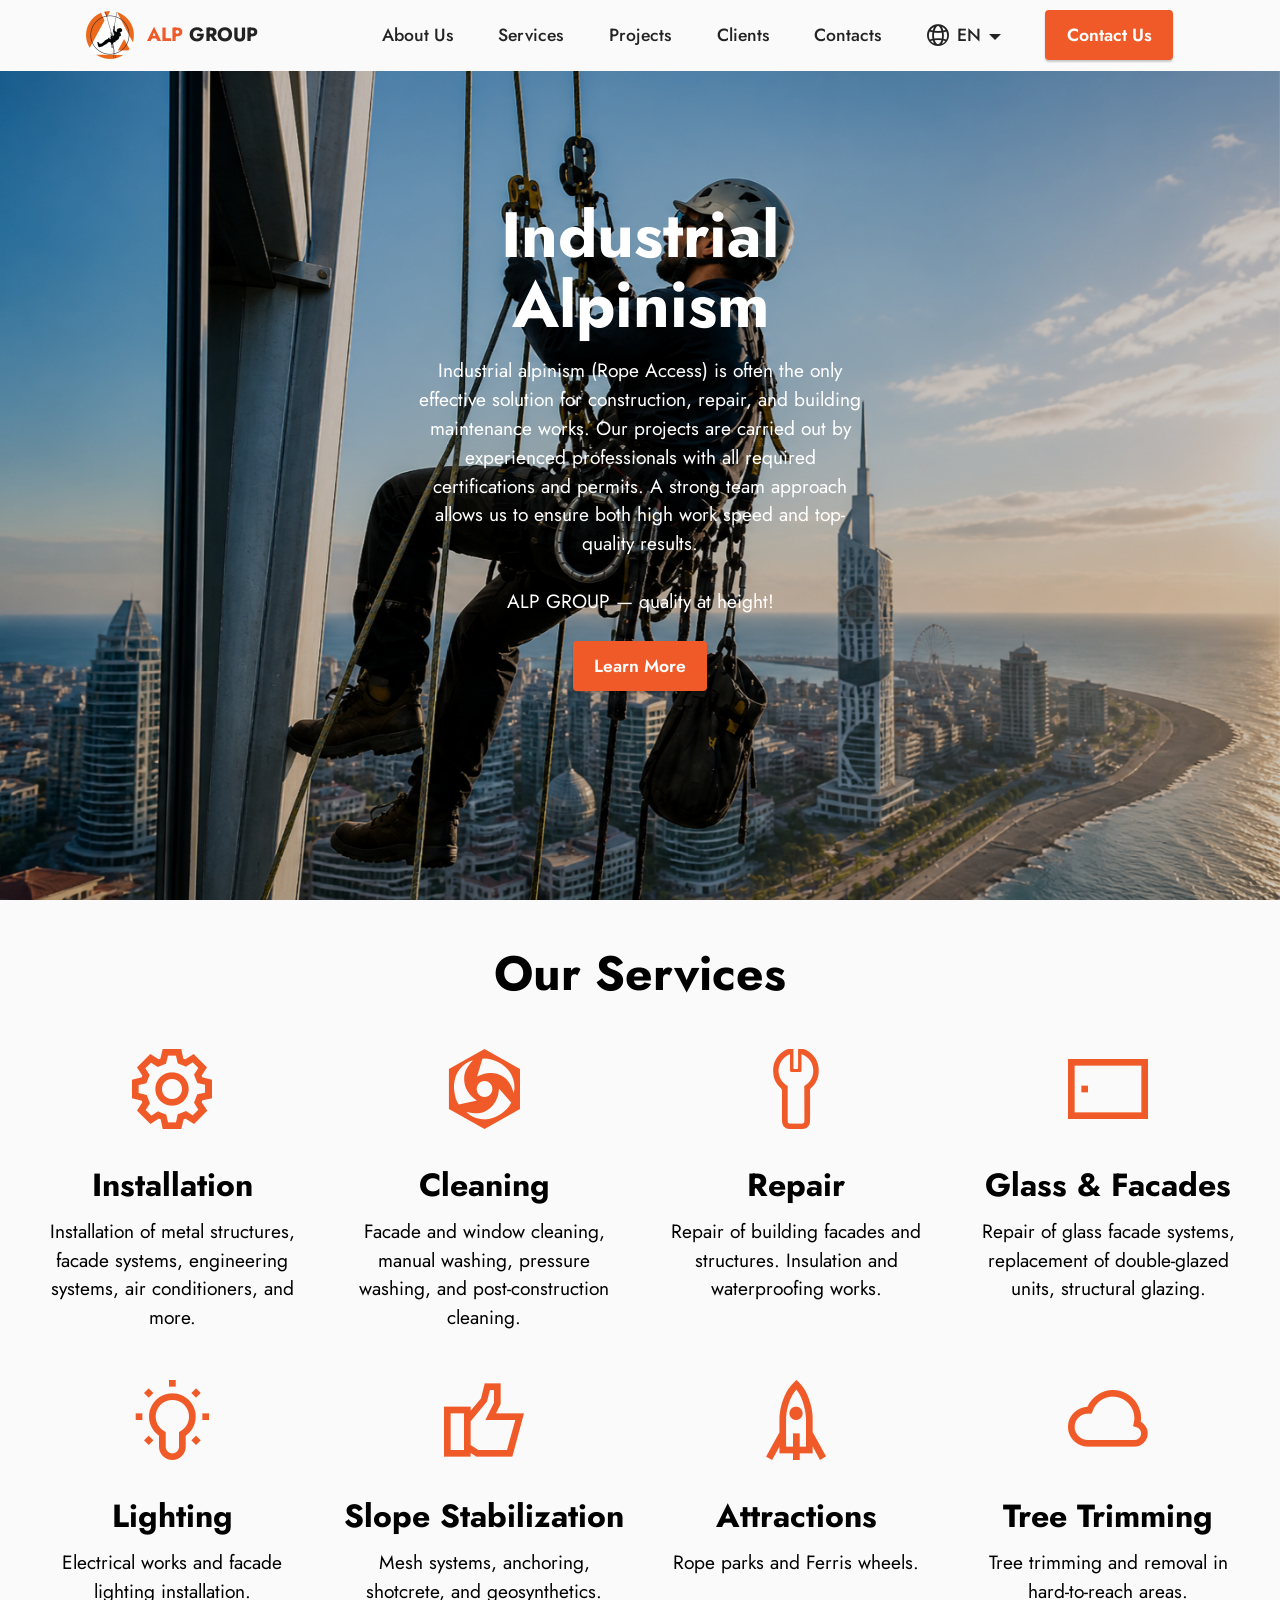
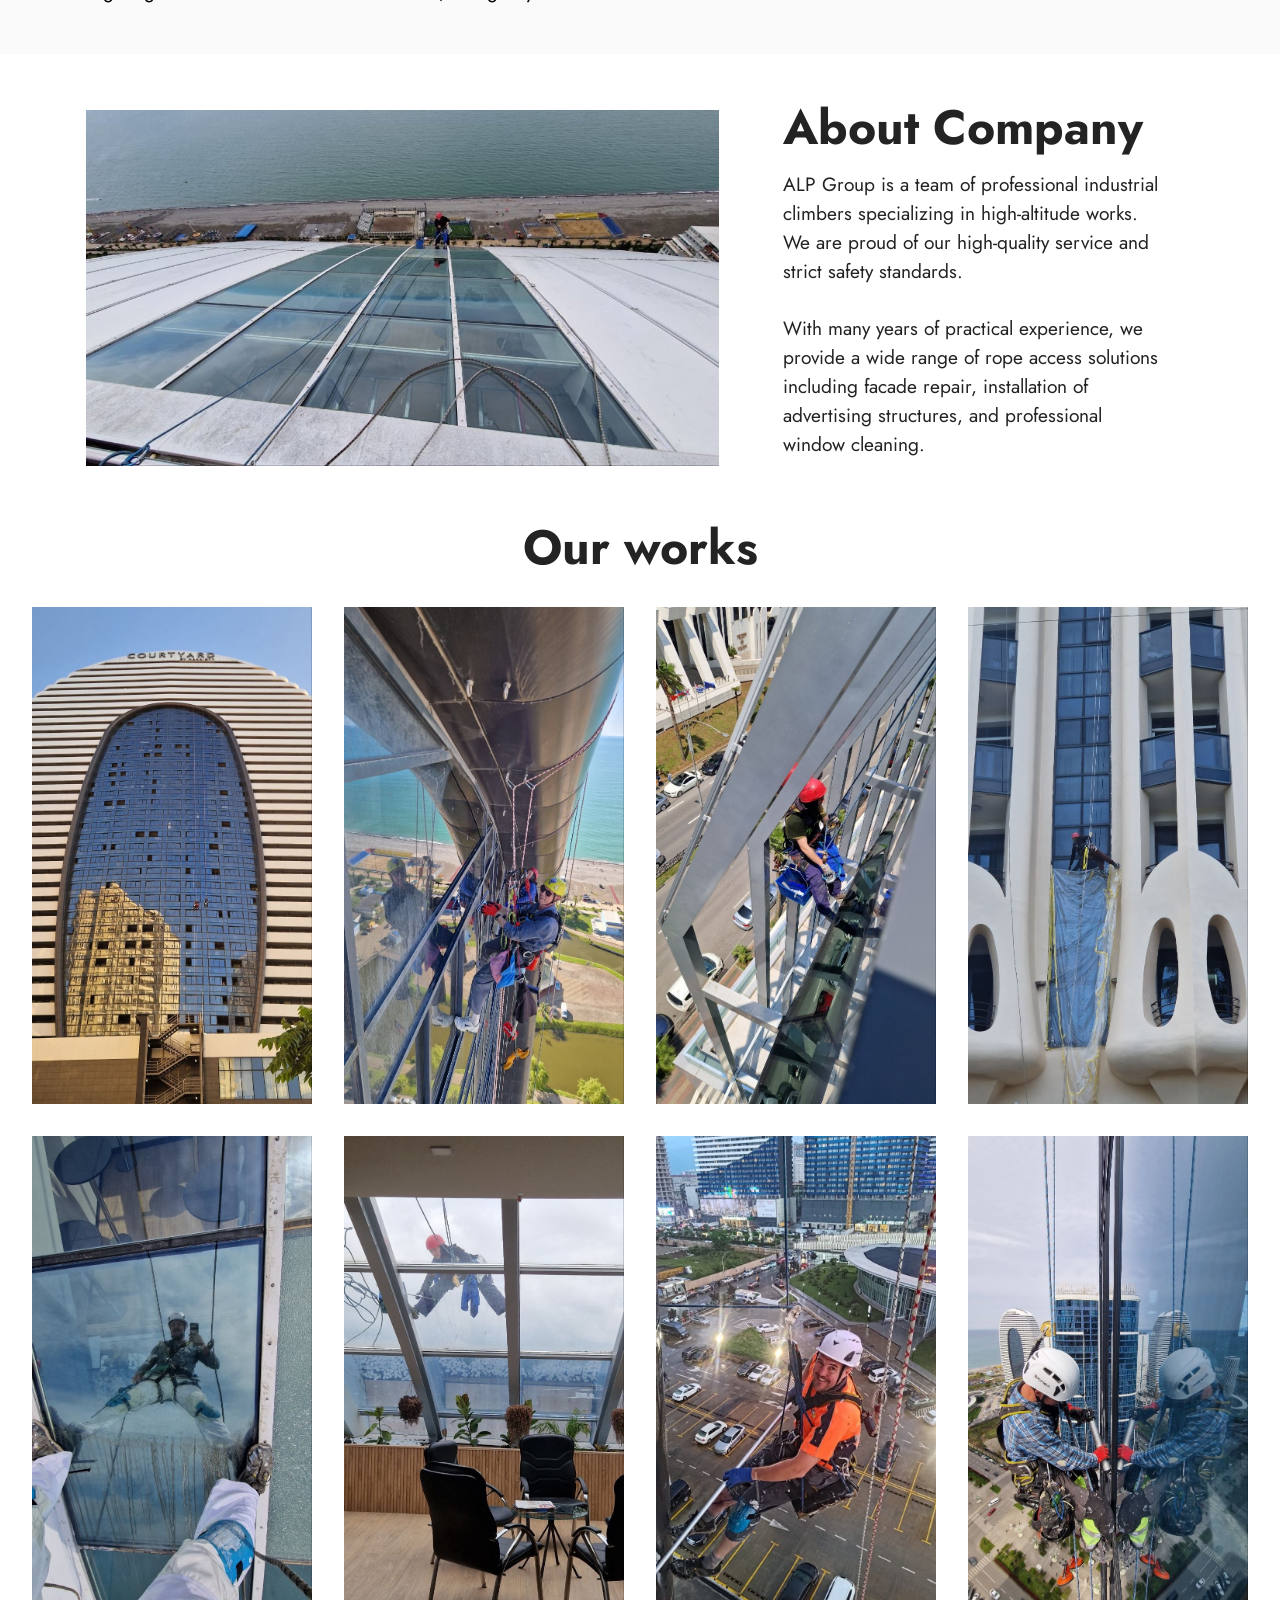
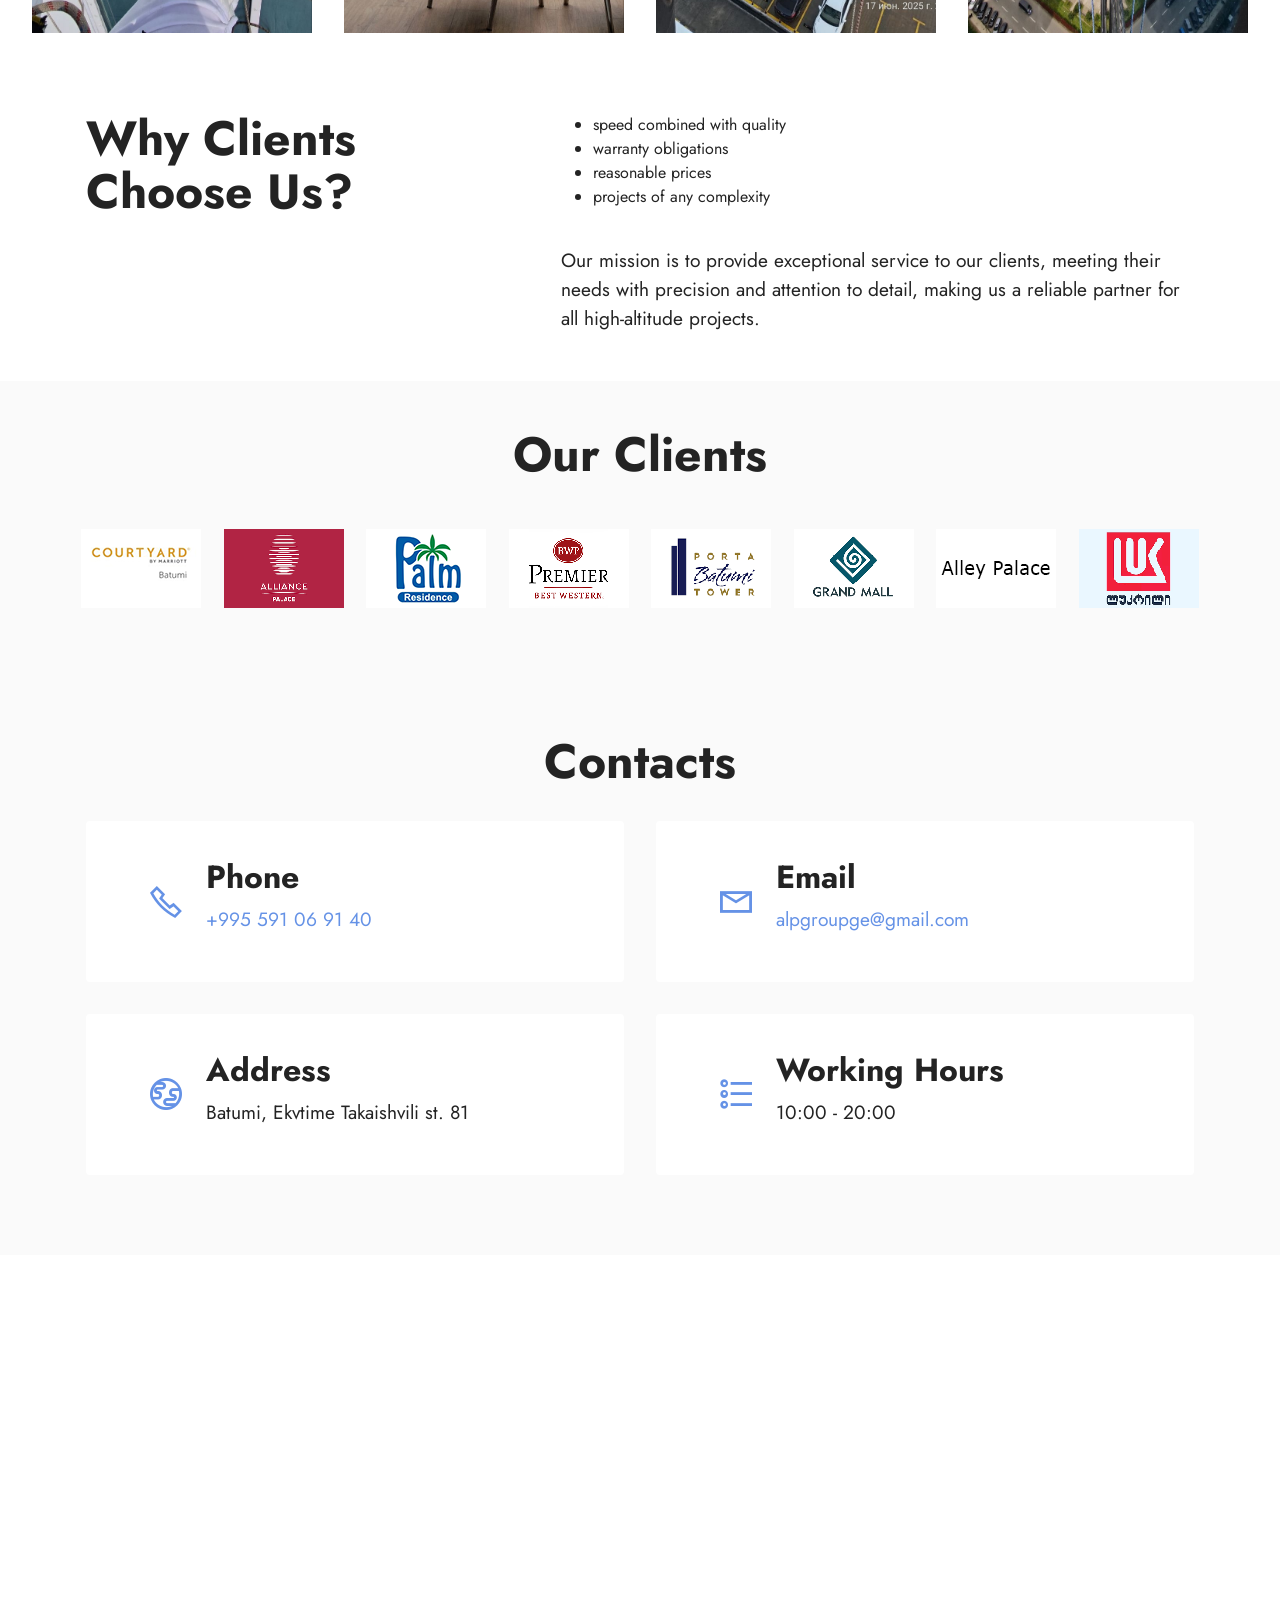
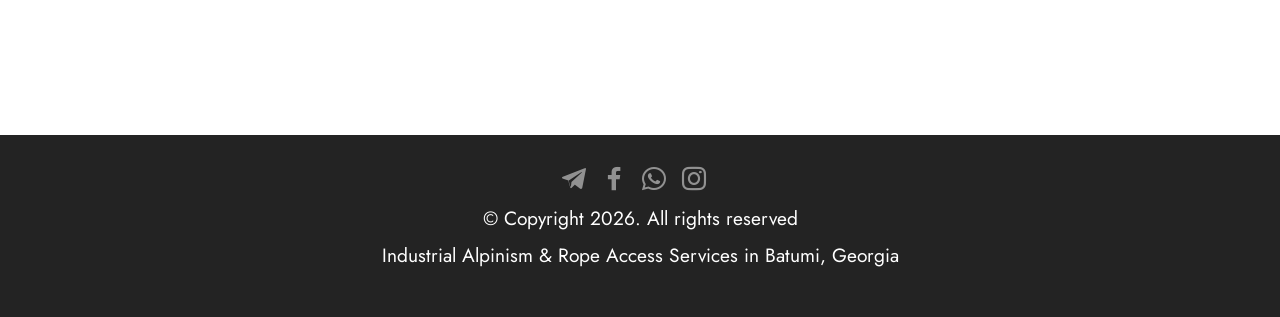
==== en/index.html @ 694cd3d5 "Implement mobile language switcher in index.html Added a mobile language switcher with options for R" ====
<!DOCTYPE html>
<html lang="en">
<head>
  <meta charset="UTF-8">
  <meta http-equiv="X-UA-Compatible" content="IE=edge">
  <meta name="generator" content="Mobirise v6.1.12, mobirise.com">
  <meta name="viewport" content="width=device-width, initial-scale=1, minimum-scale=1">

  <link rel="shortcut icon" href="../assets/images/logo.svg" type="image/x-icon">

  <meta name="description"
  content="Industrial alpinism and rope access services in Batumi. Facade cleaning, repairs, installation works and high-rise maintenance by ALP GROUP.">
  
  <meta name="keywords"
  content="industrial alpinism Batumi, rope access Batumi, facade cleaning Batumi, industrial climbers Georgia, high altitude works, facade repair Batumi">
  
  <meta property="og:title"
  content="ALP GROUP — Industrial Alpinism in Batumi">
  
  <meta property="og:description"
  content="Industrial alpinism, facade cleaning, repairs, installation works and rope access services in Batumi.">
  
  <meta property="og:image"
  content="https://alpgroup.ge/assets/images/logo-96x96.png">
  
  <meta property="og:url"
  content="https://alpgroup.ge/en/">
  
  <meta property="og:type"
  content="website">  

  <title>ALP GROUP — Industrial Alpinism in Batumi | Rope Access Services</title>

  <link rel="canonical" href="https://alpgroup.ge/en/">

  <link rel="alternate" hreflang="ru" href="https://alpgroup.ge/">
  <link rel="alternate" hreflang="en" href="https://alpgroup.ge/en/">
  <link rel="alternate" hreflang="ka" href="https://alpgroup.ge/ka/">

  <link rel="stylesheet" href="../assets/web/assets/mobirise-icons2/mobirise2.css">
  <link rel="stylesheet" href="../assets/bootstrap/css/bootstrap.min.css">
  <link rel="stylesheet" href="../assets/parallax/jarallax.css">
  <link rel="stylesheet" href="../assets/dropdown/css/style.css">
  <link rel="stylesheet" href="../assets/socicon/css/styles.css">
  <link rel="stylesheet" href="../assets/theme/css/style.css">

  <link rel="preload" href="https://fonts.googleapis.com/css?family=Jost:100,200,300,400,500,600,700,800,900&display=swap" as="style" onload="this.onload=null;this.rel='stylesheet'">

  <link rel="stylesheet" href="../assets/mobirise/css/mbr-additional.css" type="text/css">
</head>

<body>

<section data-bs-version="5.1" class="menu menu2 cid-sFCw1qGFAI" once="menu" id="menu2-23">

    <nav class="navbar navbar-dropdown navbar-fixed-top navbar-expand-lg">
        <div class="container">

            <div class="navbar-brand">
              <span class="navbar-logo">
                    <a href="index.html#top">
                        <img src="../assets/images/logo-96x96.png" alt="ALP GROUP" style="height: 3rem;">
                    </a>
                </span>
                <span class="navbar-caption-wrap">
                    <a class="navbar-caption text-danger display-7" href="#top">
                        ALP <b class="text-black">GROUP</b>
                    </a>
                </span>
                <!-- Переключение языков только для мобильной версии -->
                <div class="lang-switcher-mobile d-lg-none">
                    <div class="dropdown">
                        <a class="nav-link link text-black text-primary dropdown-toggle display-4" data-bs-auto-close="outside"
                                data-bs-toggle="dropdown"
                                aria-expanded="false">
                            <span class="mobi-mbri mobi-mbri-globe-2 mbr-iconfont mbr-iconfont-btn"></span>EN
                        </a>
                        <ul class="dropdown-menu dropdown-menu-end">
                            <li>
                                <a class="dropdown-item" href="/">
                                    Русский (RU)
                                </a>
                            </li>
                            <li>
                                <a class="dropdown-item" href="/en/">
                                    English (EN)
                                </a>
                            </li>
                            <li>
                                <a class="dropdown-item" href="/ka/">
                                    ქართული (GE)
                                </a>
                            </li>
                        </ul>
                    </div>
                </div>
              
            </div>

            <button class="navbar-toggler" type="button" data-bs-toggle="collapse"
                    data-bs-target="#navbarSupportedContent">
                <div class="hamburger">
                    <span></span>
                    <span></span>
                    <span></span>
                    <span></span>
                </div>
            </button>

            <div class="collapse navbar-collapse" id="navbarSupportedContent">

                <ul class="navbar-nav nav-dropdown" data-app-modern-menu="true">

                    <li class="nav-item">
                        <a class="nav-link link text-black text-primary display-4"
                           href="#header14-1j">About Us</a>
                    </li>

                    <li class="nav-item">
                        <a class="nav-link link text-black text-primary display-4"
                           href="#features1-1i">Services</a>
                    </li>

                    <li class="nav-item">
                        <a class="nav-link link text-black text-primary display-4"
                           href="#gallery6-2">Projects</a>
                    </li>

                    <li class="nav-item">
                        <a class="nav-link link text-black text-primary display-4"
                           href="#clients1-1u">Clients</a>
                    </li>

                    <li class="nav-item">
                        <a class="nav-link link text-black text-primary display-4"
                           href="#contacts2-1r">Contacts</a>
                    </li>

                    <li class="nav-item dropdown">
                        <a class="nav-link link text-black text-primary dropdown-toggle display-4"
                           href=""
                           data-bs-toggle="dropdown">

                            <span class="mobi-mbri mobi-mbri-globe-2 mbr-iconfont mbr-iconfont-btn"></span>
                            EN
                        </a>

                        <div class="dropdown-menu">
                            <a class="text-black text-primary dropdown-item display-4"
                               href="/">Русский (RU)</a>

                            <a class="text-black text-primary dropdown-item display-4"
                               href="/en/">English (EN)</a>

                            <a class="text-black text-primary dropdown-item display-4"
                               href="/ka/">ქართული (GE)</a>
                        </div>
                    </li>

                </ul>

                <div class="navbar-buttons mbr-section-btn">
                    <a class="btn btn-danger display-4"
                       href="https://wa.me/995591069140"
                       target="_blank">
                        Contact Us
                    </a>
                </div>

            </div>
        </div>
    </nav>
</section>

<section data-bs-version="5.1"
         class="header1 cid-viyP54j6SH mbr-fullscreen mbr-parallax-background"
         id="header1-1">

    <div class="mbr-overlay"
         style="opacity: 0.2; background-color: rgb(0, 0, 0);"></div>

    <div class="container">
        <div class="row justify-content-center">

            <div class="col-12 col-lg-5">

                <h1 class="mbr-section-title mbr-fonts-style mb-3 display-1">
                    <strong>Industrial Alpinism</strong>
                </h1>

                <p class="mbr-text mbr-fonts-style display-7">
                    Industrial alpinism (Rope Access) is often the only effective solution
                    for construction, repair, and building maintenance works.

                    Our projects are carried out by experienced professionals with all
                    required certifications and permits. A strong team approach allows us
                    to ensure both high work speed and top-quality results.

                    <br><br>

                    ALP GROUP — quality at height!
                </p>

                <div class="mbr-section-btn mt-3">
                    <a class="btn btn-danger display-4"
                       href="#header14-1j">
                        Learn More
                    </a>
                </div>

            </div>
        </div>
    </div>
</section>

<section data-bs-version="5.1" class="features1 cid-sFzyUE9AaP" id="features1-1i">

    <div class="container-fluid">

        <div class="row">
            <div class="col-12 col-lg-9">
                <h3 class="mbr-section-title mbr-fonts-style align-center mb-0 display-2">
                    <strong>Our Services</strong>
                </h3>
            </div>
        </div>

        <div class="row">

            <div class="card col-12 col-md-6 col-lg-3">
                <div class="card-wrapper">
                    <div class="card-box align-center">

                        <div class="iconfont-wrapper">
                            <span class="mbr-iconfont mobi-mbri-setting mobi-mbri"
                                  style="color: rgb(240, 90, 40); fill: rgb(240, 90, 40);"></span>
                        </div>

                        <h5 class="card-title mbr-fonts-style display-5">
                            <strong>Installation</strong>
                        </h5>

                        <p class="card-text mbr-fonts-style display-7">
                            Installation of metal structures, facade systems,
                            engineering systems, air conditioners, and more.
                        </p>

                    </div>
                </div>
            </div>

            <div class="card col-12 col-md-6 col-lg-3">
                <div class="card-wrapper">
                    <div class="card-box align-center">

                        <div class="iconfont-wrapper">
                            <span class="mbr-iconfont socicon-heroes socicon"
                                  style="color: rgb(240, 90, 40); fill: rgb(240, 90, 40);"></span>
                        </div>

                        <h5 class="card-title mbr-fonts-style display-5">
                            <strong>Cleaning</strong>
                        </h5>

                        <p class="card-text mbr-fonts-style display-7">
                            Facade and window cleaning, manual washing,
                            pressure washing, and post-construction cleaning.
                        </p>

                    </div>
                </div>
            </div>

            <div class="card col-12 col-md-6 col-lg-3">
                <div class="card-wrapper">
                    <div class="card-box align-center">

                        <div class="iconfont-wrapper">
                            <span class="mbr-iconfont socicon-moddb socicon"
                                  style="color: rgb(240, 90, 40); fill: rgb(240, 90, 40);"></span>
                        </div>

                        <h5 class="card-title mbr-fonts-style display-5">
                            <strong>Repair</strong>
                        </h5>

                        <p class="card-text mbr-fonts-style display-7">
                            Repair of building facades and structures.
                            Insulation and waterproofing works.
                        </p>

                    </div>
                </div>
            </div>

            <div class="card col-12 col-md-6 col-lg-3">
                <div class="card-wrapper">
                    <div class="card-box align-center">

                        <div class="iconfont-wrapper">
                            <span class="mbr-iconfont mobi-mbri-tablet mobi-mbri"
                                  style="color: rgb(240, 90, 40); fill: rgb(240, 90, 40);"></span>
                        </div>

                        <h5 class="card-title mbr-fonts-style display-5">
                            <strong>Glass & Facades</strong>
                        </h5>

                        <p class="card-text mbr-fonts-style display-7">
                            Repair of glass facade systems,
                            replacement of double-glazed units,
                            structural glazing.
                        </p>

                    </div>
                </div>
            </div>

        </div>

        <div class="row">

            <div class="card col-12 col-md-6 col-lg-3">
                <div class="card-wrapper">
                    <div class="card-box align-center">

                        <div class="iconfont-wrapper">
                            <span class="mbr-iconfont mobi-mbri-idea mobi-mbri"
                                  style="color: rgb(240, 90, 40); fill: rgb(240, 90, 40);"></span>
                        </div>

                        <h5 class="card-title mbr-fonts-style display-5">
                            <strong>Lighting</strong>
                        </h5>

                        <p class="card-text mbr-fonts-style display-7">
                            Electrical works and facade lighting installation.
                        </p>

                    </div>
                </div>
            </div>

            <div class="card col-12 col-md-6 col-lg-3">
                <div class="card-wrapper">
                    <div class="card-box align-center">

                        <div class="iconfont-wrapper">
                            <span class="mbr-iconfont mobi-mbri-like mobi-mbri"
                                  style="color: rgb(240, 90, 40); fill: rgb(240, 90, 40);"></span>
                        </div>

                        <h5 class="card-title mbr-fonts-style display-5">
                            <strong>Slope Stabilization</strong>
                        </h5>

                        <p class="card-text mbr-fonts-style display-7">
                            Mesh systems, anchoring, shotcrete,
                            and geosynthetics.
                        </p>

                    </div>
                </div>
            </div>

            <div class="card col-12 col-md-6 col-lg-3">
                <div class="card-wrapper">
                    <div class="card-box align-center">

                        <div class="iconfont-wrapper">
                            <span class="mbr-iconfont mobi-mbri-rocket mobi-mbri"
                                  style="color: rgb(240, 90, 40); fill: rgb(240, 90, 40);"></span>
                        </div>

                        <h5 class="card-title mbr-fonts-style display-5">
                            <strong>Attractions</strong>
                        </h5>

                        <p class="card-text mbr-fonts-style display-7">
                            Rope parks and Ferris wheels.
                        </p>

                    </div>
                </div>
            </div>

            <div class="card col-12 col-md-6 col-lg-3">
                <div class="card-wrapper">
                    <div class="card-box align-center">

                        <div class="iconfont-wrapper">
                            <span class="mbr-iconfont mobi-mbri-cloud mobi-mbri"
                                  style="color: rgb(240, 90, 40); fill: rgb(240, 90, 40);"></span>
                        </div>

                        <h5 class="card-title mbr-fonts-style display-5">
                            <strong>Tree Trimming</strong>
                        </h5>

                        <p class="card-text mbr-fonts-style display-7">
                            Tree trimming and removal
                            in hard-to-reach areas.
                        </p>

                    </div>
                </div>
            </div>

        </div>
    </div>
</section>

<section data-bs-version="5.1" class="header14 cid-sFzz5E692j" id="header14-1j">

    <div class="container">

        <div class="row justify-content-center align-items-center">

            <div class="col-12 col-md-7 image-wrapper">
                <img src="../assets/images/photo-2026-05-04-07-36-52-1036x584.jpg"
                     alt="ALP Group">
            </div>

            <div class="col-12 col-md">

                <div class="text-wrapper">

                    <h2 class="mbr-section-title mbr-fonts-style mb-3 display-2">
                        <strong>About Company</strong>
                    </h2>

                    <p class="mbr-text mbr-fonts-style display-7">

                        ALP Group is a team of professional industrial climbers
                        specializing in high-altitude works.

                        We are proud of our high-quality service and strict safety standards.

                        <br><br>

                        With many years of practical experience,
                        we provide a wide range of rope access solutions including
                        facade repair, installation of advertising structures,
                        and professional window cleaning.

                    </p>

                </div>
            </div>
        </div>
    </div>
</section>

<section data-bs-version="5.1" class="gallery6 mbr-gallery cid-viIpz57UTN" id="gallery6-2">
    
    <div class="container-fluid">
        <div class="mbr-section-head">
            <h3 class="mbr-section-title mbr-fonts-style align-center m-0 display-2"><strong>Our works</strong></h3>
            
        </div>
        <div class="row mbr-gallery mt-4">
            <div class="col-6 col-md-6 col-lg-3 item gallery-image active">
                <div class="item-wrapper" data-toggle="modal" data-bs-toggle="modal" data-target="#viIEe0HWWq-modal" data-bs-target="#viIEe0HWWq-modal">
                    <img class="w-100" src="../assets/images/photo-2026-05-04-07-36-55-721x1280.jpg" alt="Industrial alpinism in Batumi" data-slide-to="0" data-bs-slide-to="0" data-target="#lb-viIEe0HWWq" data-bs-target="#lb-viIEe0HWWq">
                    <div class="icon-wrapper">
                        <span class="mobi-mbri mobi-mbri-search mbr-iconfont mbr-iconfont-btn"></span>
                    </div>
                </div>
                
            </div>
            <div class="col-6 col-md-6 col-lg-3 item gallery-image">
                <div class="item-wrapper" data-toggle="modal" data-bs-toggle="modal" data-target="#viIEe0HWWq-modal" data-bs-target="#viIEe0HWWq-modal">
                    <img class="w-100" src="../assets/images/photo-2026-05-04-07-36-59-721x1280.jpg" alt="Facade cleaning in Batumi" data-slide-to="1" data-bs-slide-to="1" data-target="#lb-viIEe0HWWq" data-bs-target="#lb-viIEe0HWWq">
                    <div class="icon-wrapper">
                        <span class="mobi-mbri mobi-mbri-search mbr-iconfont mbr-iconfont-btn"></span>
                    </div>
                </div>
                
            </div><div class="col-6 col-md-6 col-lg-3 item gallery-image">
                <div class="item-wrapper" data-toggle="modal" data-bs-toggle="modal" data-target="#viIEe0HWWq-modal" data-bs-target="#viIEe0HWWq-modal">
                    <img class="w-100" src="../assets/images/0photo_2026-05-05_19-24-09.jpg" alt="Industrial climber at work" data-slide-to="2" data-bs-slide-to="2" data-target="#lb-viIEe0HWWq" data-bs-target="#lb-viIEe0HWWq">
                    <div class="icon-wrapper">
                        <span class="mobi-mbri mobi-mbri-search mbr-iconfont mbr-iconfont-btn"></span>
                    </div>
                </div>
                
            </div><div class="col-6 col-md-6 col-lg-3 item gallery-image">
                <div class="item-wrapper" data-toggle="modal" data-bs-toggle="modal" data-target="#viIEe0HWWq-modal" data-bs-target="#viIEe0HWWq-modal">
                    <img class="w-100" src="../assets/images/photo-2026-05-04-07-36-51202-721x1280.jpg" alt="Rope access services Georgia" data-slide-to="3" data-bs-slide-to="3" data-target="#lb-viIEe0HWWq" data-bs-target="#lb-viIEe0HWWq">
                    <div class="icon-wrapper">
                        <span class="mobi-mbri mobi-mbri-search mbr-iconfont mbr-iconfont-btn"></span>
                    </div>
                </div>
                
            </div><div class="col-6 col-md-6 col-lg-3 item gallery-image">
                <div class="item-wrapper" data-toggle="modal" data-bs-toggle="modal" data-target="#viIEe0HWWq-modal" data-bs-target="#viIEe0HWWq-modal">
                    <img class="w-100" src="../assets/images/photo-2026-05-04-07-36-52202-721x1280.jpg" alt="High-rise maintenance Batumi" data-slide-to="4" data-bs-slide-to="4" data-target="#lb-viIEe0HWWq" data-bs-target="#lb-viIEe0HWWq">
                    <div class="icon-wrapper">
                        <span class="mobi-mbri mobi-mbri-search mbr-iconfont mbr-iconfont-btn"></span>
                    </div>
                </div>
                
            </div><div class="col-6 col-md-6 col-lg-3 item gallery-image">
                <div class="item-wrapper" data-toggle="modal" data-bs-toggle="modal" data-target="#viIEe0HWWq-modal" data-bs-target="#viIEe0HWWq-modal">
                    <img class="w-100" src="../assets/images/photo-2026-05-04-07-36-51203-721x1280.jpg" alt="Facade repair works" data-slide-to="5" data-bs-slide-to="5" data-target="#lb-viIEe0HWWq" data-bs-target="#lb-viIEe0HWWq">
                    <div class="icon-wrapper">
                        <span class="mobi-mbri mobi-mbri-search mbr-iconfont mbr-iconfont-btn"></span>
                    </div>
                </div>
                
            </div><div class="col-6 col-md-6 col-lg-3 item gallery-image">
                <div class="item-wrapper" data-toggle="modal" data-bs-toggle="modal" data-target="#viIEe0HWWq-modal" data-bs-target="#viIEe0HWWq-modal">
                    <img class="w-100" src="../assets/images/photo-2026-05-04-07-55-23-960x1280.jpg" alt="Industrial alpinism in Batumi" data-slide-to="6" data-bs-slide-to="6" data-target="#lb-viIEe0HWWq" data-bs-target="#lb-viIEe0HWWq">
                    <div class="icon-wrapper">
                        <span class="mobi-mbri mobi-mbri-search mbr-iconfont mbr-iconfont-btn"></span>
                    </div>
                </div>
                
            </div><div class="col-6 col-md-6 col-lg-3 item gallery-image">
                <div class="item-wrapper" data-toggle="modal" data-bs-toggle="modal" data-target="#viIEe0HWWq-modal" data-bs-target="#viIEe0HWWq-modal">
                    <img class="w-100" src="../assets/images/2photo_2026-05-08_08-26-11.jpg" alt="" data-slide-to="7" data-bs-slide-to="7" data-target="#lb-viIEe0HWWq" data-bs-target="#lb-viIEe0HWWq">
                    <div class="icon-wrapper">
                        <span class="mobi-mbri mobi-mbri-search mbr-iconfont mbr-iconfont-btn"></span>
                    </div>
                </div>
                
            </div>
            
            
        </div>

        <div class="modal mbr-slider" tabindex="-1" role="dialog" aria-hidden="true" id="viIEe0HWWq-modal">
            <div class="modal-dialog" role="document">
                <div class="modal-content">
                    <div class="modal-body">
                        <div class="carousel slide" id="lb-viIEe0HWWq" data-interval="5000" data-bs-interval="5000">
                            <div class="carousel-inner">
                                <div class="carousel-item active">
                                    <img class="d-block w-100" src="../assets/images/photo-2026-05-04-07-36-55-721x1280.jpg" alt="">
                                </div>
                                <div class="carousel-item">
                                    <img class="d-block w-100" src="../assets/images/photo-2026-05-04-07-36-59-721x1280.jpg" alt="">
                                </div><div class="carousel-item">
                                    <img class="d-block w-100" src="../assets/images/0photo_2026-05-05_19-24-09.jpg" alt="">
                                </div><div class="carousel-item">
                                    <img class="d-block w-100" src="../assets/images/photo-2026-05-04-07-36-51202-721x1280.jpg" alt="">
                                </div><div class="carousel-item">
                                    <img class="d-block w-100" src="../assets/images/photo-2026-05-04-07-36-52202-721x1280.jpg" alt="">
                                </div><div class="carousel-item">
                                    <img class="d-block w-100" src="../assets/images/photo-2026-05-04-07-36-51203-721x1280.jpg" alt="">
                                </div><div class="carousel-item">
                                    <img class="d-block w-100" src="../assets/images/photo-2026-05-04-07-55-23-960x1280.jpg" alt="">
                                </div><div class="carousel-item">
                                    <img class="d-block w-100" src="../assets/images/2photo_2026-05-08_08-26-11.jpg" alt="">
                                </div>
                                
                                
                            </div>
                            <ol class="carousel-indicators">
                                <li data-slide-to="0" data-bs-slide-to="0" class="active" data-target="#lb-viIEe0HWWq" data-bs-target="#lb-viIEe0HWWq"></li><li data-slide-to="1" data-bs-slide-to="1" class="" data-target="#lb-viIEe0HWWq" data-bs-target="#lb-viIEe0HWWq"></li><li data-slide-to="2" data-bs-slide-to="2" class="" data-target="#lb-viIEe0HWWq" data-bs-target="#lb-viIEe0HWWq"></li><li data-slide-to="3" data-bs-slide-to="3" class="" data-target="#lb-viIEe0HWWq" data-bs-target="#lb-viIEe0HWWq"></li><li data-slide-to="4" data-bs-slide-to="4" class="" data-target="#lb-viIEe0HWWq" data-bs-target="#lb-viIEe0HWWq"></li><li data-slide-to="5" data-bs-slide-to="5" class="" data-target="#lb-viIEe0HWWq" data-bs-target="#lb-viIEe0HWWq"></li><li data-slide-to="6" data-bs-slide-to="6" class="" data-target="#lb-viIEe0HWWq" data-bs-target="#lb-viIEe0HWWq"></li><li data-slide-to="7" data-bs-slide-to="7" class="" data-target="#lb-viIEe0HWWq" data-bs-target="#lb-viIEe0HWWq"></li>
                                
                                
                                
                            </ol>
                            <a role="button" href="" class="close" data-dismiss="modal" data-bs-dismiss="modal" aria-label="Close">
                            </a>
                            <a class="carousel-control-prev carousel-control" role="button" data-slide="prev" data-bs-slide="prev" href="#lb-viIEe0HWWq">
                                <span class="mobi-mbri mobi-mbri-arrow-prev" aria-hidden="true"></span>
                                <span class="sr-only visually-hidden">Previous</span>
                            </a>
                            <a class="carousel-control-next carousel-control" role="button" data-slide="next" data-bs-slide="next" href="#lb-viIEe0HWWq">
                                <span class="mobi-mbri mobi-mbri-arrow-next" aria-hidden="true"></span>
                                <span class="sr-only visually-hidden">Next</span>
                            </a>
                        </div>
                    </div>
                </div>
            </div>
        </div>
    </div>
</section>  

<section data-bs-version="5.1" class="content10 cid-sFAZRnJnnI" id="content10-22">
    
    <div class="container">
        <div class="row justify-content-center">

            <div class="col-12 col-md">

                <h6 class="mbr-section-subtitle mbr-fonts-style mb-4 display-2">
                    <strong>Why Clients Choose Us?</strong>
                </h6>

            </div>

            <div class="col-md-12 col-lg-7">

                <ul>
                    <li>speed combined with quality</li>
                    <li>warranty obligations</li>
                    <li>reasonable prices</li>
                    <li>projects of any complexity</li>
                </ul>

                <p class="mbr-text mbr-fonts-style display-7">

                    Our mission is to provide exceptional service to our clients,
                    meeting their needs with precision and attention to detail,
                    making us a reliable partner for all high-altitude projects.

                </p>

            </div>
        </div>
    </div>
</section>
  

<section data-bs-version="5.1" class="clients1 cid-sFAw7z51L3" id="clients1-1u">
    
    <div class="images-container container">
        <div class="mbr-section-head">
            <h3 class="mbr-section-title mbr-fonts-style align-center mb-0 display-2">
                <strong>Our Clients</strong></h3>
            
            
        </div>
        <div class="row justify-content-center mt-4">
            <div class="col-md-3 card">
                <img src="../assets/images/1-courtyard.png" alt="">
            </div>
            <div class="col-md-3 card">
                <img src="../assets/images/2-palace.png" alt="">
            </div>
            <div class="col-md-3 card">
                <img src="../assets/images/3-palm.png" alt="">
            </div>
            <div class="col-md-3 card">
                <img src="../assets/images/4-premier.png" alt="">
            </div>
            <div class="col-md-3 card">
                <img src="../assets/images/5-porta.png" alt="">
            </div>
            <div class="col-md-3 card">
                <img src="../assets/images/6-grandmall.png" alt="">
            </div>
            <div class="col-md-3 card">
                <img src="../assets/images/7-alley.png" alt="">
            </div>
            <div class="col-md-3 card">
                <img src="../assets/images/8-luk.png" alt="">
            </div>                       
        </div>
    </div>
</section>

<section data-bs-version="5.1" class="contacts2 cid-sFzIA7KGYz" id="contacts2-1r">


    <div class="container">
        <div class="mbr-section-head">
            <h3 class="mbr-section-title mbr-fonts-style align-center mb-0 display-2">
                <strong>Contacts</strong></h3>
            
        </div>
        <div class="row justify-content-center mt-4">
            <div class="card col-12 col-md-6">
                <div class="card-wrapper">
                    <div class="image-wrapper">
                        <span class="mbr-iconfont mobi-mbri-phone mobi-mbri"></span>
                    </div>
                    <div class="text-wrapper">
                        <h6 class="card-title mbr-fonts-style mb-1 display-5">
                            <strong>Phone</strong></h6>
                        <p class="mbr-text mbr-fonts-style display-7"><a href="tel:+995591069140" class="text-primary">+995 591 06 91 40</a></p>
                    </div>
                </div>
            </div>
            <div class="card col-12 col-md-6">
                <div class="card-wrapper">
                    <div class="image-wrapper">
                        <span class="mbr-iconfont mobi-mbri-letter mobi-mbri"></span>
                    </div>
                    <div class="text-wrapper">
                        <h6 class="card-title mbr-fonts-style mb-1 display-5">
                            <strong>Email</strong>
                        </h6>
                        <p class="mbr-text mbr-fonts-style display-7"><a href="mailto:alpgroupge@gmail.com" class="text-primary">alpgroupge@gmail.com</a></p>
                    </div>
                </div>
            </div>
            <div class="card col-12 col-md-6">
                <div class="card-wrapper">
                    <div class="image-wrapper">
                        <span class="mbr-iconfont mobi-mbri-globe mobi-mbri"></span>
                    </div>
                    <div class="text-wrapper">
                        <h6 class="card-title mbr-fonts-style mb-1 display-5">
                            <strong>Address</strong></h6>
                        <p class="mbr-text mbr-fonts-style display-7">
                            Batumi, Ekvtime Takaishvili st. 81
                        </p>
                    </div>
                </div>
            </div>
            <div class="card col-12 col-md-6">
                <div class="card-wrapper">
                    <div class="image-wrapper">
                        <span class="mbr-iconfont mobi-mbri-bulleted-list mobi-mbri"></span>
                    </div>
                    <div class="text-wrapper">
                        <h6 class="card-title mbr-fonts-style mb-1 display-5">
                            <strong>Working Hours</strong></h6>
                        <p class="mbr-text mbr-fonts-style display-7">10:00 - 20:00
                        </p>
                    </div>
                </div>
            </div>
        </div>
    </div>
</section>

<section data-bs-version="5.1" class="map2 cid-sFAxp7Y5iM" id="map2-1y">
    
    
    <div>
        
        <div class="google-map"><iframe frameborder="0" style="border:0" src="https://www.google.com/maps/embed?pb=!1m18!1m12!1m3!1d2981.711603869292!2d41.62618757554745!3d41.64036478026628!2m3!1f0!2f0!3f0!3m2!1i1024!2i768!4f13.1!3m3!1m2!1s0x406786120b712f23%3A0xfd893a5ec9534a9b!2zODEgVGFrYWlzaHZpbGkgU3RyLCBCYXR1bWksINCT0YDRg9C30LjRjw!5e0!3m2!1sru!2snl!4v1777805486026!5m2!1sru!2snl" allowfullscreen=""></iframe></div>
    </div>
</section>  

<section data-bs-version="5.1" class="footer3 cid-sFCygHrmNf" once="footers" id="footer3-24">

    <div class="container">
        <div class="row align-center mbr-white">
            
            <div class="row social-row">
                <div class="social-list align-right pb-2">

                    
                <div class="soc-item">
                        <a href="https://t.me/aleksaidarov" target="_blank">
                            <span class="mbr-iconfont mbr-iconfont-social socicon-telegram socicon"></span>
                        </a>
                    </div><div class="soc-item">
                        <a href="https://www.facebook.com/" target="_blank">
                            <span class="mbr-iconfont mbr-iconfont-social socicon-facebook socicon"></span>
                        </a>
                    </div><div class="soc-item">
                        
                            <a href="https://wa.me/995591069140" target="_blank"><span class="mbr-iconfont mbr-iconfont-social socicon-whatsapp socicon"></span></a>
                        
                    </div><div class="soc-item">
                        <a href="https://www.instagram.com/alpgroup.ge" target="_blank">
                            <span class="mbr-iconfont mbr-iconfont-social socicon-instagram socicon"></span>
                        </a>
                    </div></div>
            </div>
            <div class="row row-copirayt">
                <p class="mbr-text mb-0 mbr-fonts-style mbr-white align-center display-7">
                    © Copyright 2026. All rights reserved</p>
              <p class="mbr-text mt-2 mbr-fonts-style mbr-white align-center display-7">Industrial Alpinism & Rope Access Services in Batumi, Georgia</p>
            </div>
        </div>
    </div>
</section><section class="display-7" style="padding: 0;align-items: center;justify-content: center;flex-wrap: wrap;    align-content: center;display: none;position: relative;height: 4rem;"><a href="https://mobiri.se/14455" style="flex: 1 1;height: 4rem;position: absolute;width: 100%;z-index: 1;"><img alt="" style="height: 4rem;" src="[data-uri]"></a><p style="margin: 0;text-align: center;" class="display-7">&#8204;</p><a style="z-index:1" href="https://mobirise.com/html-builder.html">HTML Website Creator</a></section><script src="../assets/bootstrap/js/bootstrap.bundle.min.js"></script>  <script src="../assets/parallax/jarallax.js"></script>  <script src="../assets/smoothscroll/smooth-scroll.js"></script>  <script src="../assets/ytplayer/index.js"></script>  <script src="../assets/dropdown/js/navbar-dropdown.js"></script>  <script src="../assets/theme/js/script.js"></script>  

</body>
</html>
---- assets/web/assets/mobirise-icons2/mobirise2.css ----
@font-face {
  font-family: 'Moririse2';
  font-display: swap;
  src:  url('mobirise2.eot?f2bix4');
  src:  url('mobirise2.eot?f2bix4#iefix') format('embedded-opentype'),
    url('mobirise2.woff2?f2bix4') format('woff2'),
    url('mobirise2.woff?f2bix4') format('woff'),
    url('mobirise2.ttf?f2bix4') format('truetype'),
    url('mobirise2.svg?f2bix4#mobirise2') format('svg');
  font-weight: normal;
  font-style: normal;
}

[class^="mobi-"], [class*=" mobi-"] {
  /* use !important to prevent issues with browser extensions that change fonts */
  font-family: 'Moririse2' !important;
  speak: none;
  font-style: normal;
  font-weight: normal;
  font-variant: normal;
  text-transform: none;
  line-height: 1;

  /* Better Font Rendering =========== */
  -webkit-font-smoothing: antialiased;
  -moz-osx-font-smoothing: grayscale;
}

.mobi-mbri-add-submenu:before {
  content: "\e900";
}
.mobi-mbri-alert:before {
  content: "\e901";
}
.mobi-mbri-align-center:before {
  content: "\e902";
}
.mobi-mbri-align-justify:before {
  content: "\e903";
}
.mobi-mbri-align-left:before {
  content: "\e904";
}
.mobi-mbri-align-right:before {
  content: "\e905";
}
.mobi-mbri-android:before {
  content: "\e906";
}
.mobi-mbri-apple:before {
  content: "\e907";
}
.mobi-mbri-arrow-down:before {
  content: "\e908";
}
.mobi-mbri-arrow-next:before {
  content: "\e909";
}
.mobi-mbri-arrow-prev:before {
  content: "\e90a";
}
.mobi-mbri-arrow-up:before {
  content: "\e90b";
}
.mobi-mbri-bold:before {
  content: "\e90c";
}
.mobi-mbri-bookmark:before {
  content: "\e90d";
}
.mobi-mbri-bootstrap:before {
  content: "\e90e";
}
.mobi-mbri-briefcase:before {
  content: "\e90f";
}
.mobi-mbri-browse:before {
  content: "\e910";
}
.mobi-mbri-bulleted-list:before {
  content: "\e911";
}
.mobi-mbri-calendar:before {
  content: "\e912";
}
.mobi-mbri-camera:before {
  content: "\e913";
}
.mobi-mbri-cart-add:before {
  content: "\e914";
}
.mobi-mbri-cart-full:before {
  content: "\e915";
}
.mobi-mbri-cash:before {
  content: "\e916";
}
.mobi-mbri-change-style:before {
  content: "\e917";
}
.mobi-mbri-chat:before {
  content: "\e918";
}
.mobi-mbri-clock:before {
  content: "\e919";
}
.mobi-mbri-close:before {
  content: "\e91a";
}
.mobi-mbri-cloud:before {
  content: "\e91b";
}
.mobi-mbri-code:before {
  content: "\e91c";
}
.mobi-mbri-contact-form:before {
  content: "\e91d";
}
.mobi-mbri-credit-card:before {
  content: "\e91e";
}
.mobi-mbri-cursor-click:before {
  content: "\e91f";
}
.mobi-mbri-cust-feedback:before {
  content: "\e920";
}
.mobi-mbri-database:before {
  content: "\e921";
}
.mobi-mbri-delivery:before {
  content: "\e922";
}
.mobi-mbri-desktop:before {
  content: "\e923";
}
.mobi-mbri-devices:before {
  content: "\e924";
}
.mobi-mbri-down:before {
  content: "\e925";
}
.mobi-mbri-download-2:before {
  content: "\e926";
}
.mobi-mbri-download:before {
  content: "\e927";
}
.mobi-mbri-drag-n-drop-2:before {
  content: "\e928";
}
.mobi-mbri-drag-n-drop:before {
  content: "\e929";
}
.mobi-mbri-edit-2:before {
  content: "\e92a";
}
.mobi-mbri-edit:before {
  content: "\e92b";
}
.mobi-mbri-error:before {
  content: "\e92c";
}
.mobi-mbri-extension:before {
  content: "\e92d";
}
.mobi-mbri-features:before {
  content: "\e92e";
}
.mobi-mbri-file:before {
  content: "\e92f";
}
.mobi-mbri-flag:before {
  content: "\e930";
}
.mobi-mbri-folder:before {
  content: "\e931";
}
.mobi-mbri-gift:before {
  content: "\e932";
}
.mobi-mbri-github:before {
  content: "\e933";
}
.mobi-mbri-globe-2:before {
  content: "\e934";
}
.mobi-mbri-globe:before {
  content: "\e935";
}
.mobi-mbri-growing-chart:before {
  content: "\e936";
}
.mobi-mbri-hearth:before {
  content: "\e937";
}
.mobi-mbri-help:before {
  content: "\e938";
}
.mobi-mbri-home:before {
  content: "\e939";
}
.mobi-mbri-hot-cup:before {
  content: "\e93a";
}
.mobi-mbri-idea:before {
  content: "\e93b";
}
.mobi-mbri-image-gallery:before {
  content: "\e93c";
}
.mobi-mbri-image-slider:before {
  content: "\e93d";
}
.mobi-mbri-info:before {
  content: "\e93e";
}
.mobi-mbri-italic:before {
  content: "\e93f";
}
.mobi-mbri-key:before {
  content: "\e940";
}
.mobi-mbri-laptop:before {
  content: "\e941";
}
.mobi-mbri-layers:before {
  content: "\e942";
}
.mobi-mbri-left-right:before {
  content: "\e943";
}
.mobi-mbri-left:before {
  content: "\e944";
}
.mobi-mbri-letter:before {
  content: "\e945";
}
.mobi-mbri-like:before {
  content: "\e946";
}
.mobi-mbri-link:before {
  content: "\e947";
}
.mobi-mbri-lock:before {
  content: "\e948";
}
.mobi-mbri-login:before {
  content: "\e949";
}
.mobi-mbri-logout:before {
  content: "\e94a";
}
.mobi-mbri-magic-stick:before {
  content: "\e94b";
}
.mobi-mbri-map-pin:before {
  content: "\e94c";
}
.mobi-mbri-menu:before {
  content: "\e94d";
}
.mobi-mbri-mobile-2:before {
  content: "\e94e";
}
.mobi-mbri-mobile-horizontal:before {
  content: "\e94f";
}
.mobi-mbri-mobile:before {
  content: "\e950";
}
.mobi-mbri-mobirise:before {
  content: "\e951";
}
.mobi-mbri-more-horizontal:before {
  content: "\e952";
}
.mobi-mbri-more-vertical:before {
  content: "\e953";
}
.mobi-mbri-music:before {
  content: "\e954";
}
.mobi-mbri-new-file:before {
  content: "\e955";
}
.mobi-mbri-numbered-list:before {
  content: "\e956";
}
.mobi-mbri-opened-folder:before {
  content: "\e957";
}
.mobi-mbri-pages:before {
  content: "\e958";
}
.mobi-mbri-paper-plane:before {
  content: "\e959";
}
.mobi-mbri-paperclip:before {
  content: "\e95a";
}
.mobi-mbri-phone:before {
  content: "\e95b";
}
.mobi-mbri-photo:before {
  content: "\e95c";
}
.mobi-mbri-photos:before {
  content: "\e95d";
}
.mobi-mbri-pin:before {
  content: "\e95e";
}
.mobi-mbri-play:before {
  content: "\e95f";
}
.mobi-mbri-plus:before {
  content: "\e960";
}
.mobi-mbri-preview:before {
  content: "\e961";
}
.mobi-mbri-print:before {
  content: "\e962";
}
.mobi-mbri-protect:before {
  content: "\e963";
}
.mobi-mbri-question:before {
  content: "\e964";
}
.mobi-mbri-quote-left:before {
  content: "\e965";
}
.mobi-mbri-quote-right:before {
  content: "\e966";
}
.mobi-mbri-redo:before {
  content: "\e967";
}
.mobi-mbri-refresh:before {
  content: "\e968";
}
.mobi-mbri-responsive-2:before {
  content: "\e969";
}
.mobi-mbri-responsive:before {
  content: "\e96a";
}
.mobi-mbri-right:before {
  content: "\e96b";
}
.mobi-mbri-rocket:before {
  content: "\e96c";
}
.mobi-mbri-sad-face:before {
  content: "\e96d";
}
.mobi-mbri-sale:before {
  content: "\e96e";
}
.mobi-mbri-save:before {
  content: "\e96f";
}
.mobi-mbri-search:before {
  content: "\e970";
}
.mobi-mbri-setting-2:before {
  content: "\e971";
}
.mobi-mbri-setting-3:before {
  content: "\e972";
}
.mobi-mbri-setting:before {
  content: "\e973";
}
.mobi-mbri-share:before {
  content: "\e974";
}
.mobi-mbri-shopping-bag:before {
  content: "\e975";
}
.mobi-mbri-shopping-basket:before {
  content: "\e976";
}
.mobi-mbri-shopping-cart:before {
  content: "\e977";
}
.mobi-mbri-sites:before {
  content: "\e978";
}
.mobi-mbri-smile-face:before {
  content: "\e979";
}
.mobi-mbri-speed:before {
  content: "\e97a";
}
.mobi-mbri-star:before {
  content: "\e97b";
}
.mobi-mbri-success:before {
  content: "\e97c";
}
.mobi-mbri-sun:before {
  content: "\e97d";
}
.mobi-mbri-sun2:before {
  content: "\e97e";
}
.mobi-mbri-tablet-vertical:before {
  content: "\e97f";
}
.mobi-mbri-tablet:before {
  content: "\e980";
}
.mobi-mbri-target:before {
  content: "\e981";
}
.mobi-mbri-timer:before {
  content: "\e982";
}
.mobi-mbri-to-ftp:before {
  content: "\e983";
}
.mobi-mbri-to-local-drive:before {
  content: "\e984";
}
.mobi-mbri-touch-swipe:before {
  content: "\e985";
}
.mobi-mbri-touch:before {
  content: "\e986";
}
.mobi-mbri-trash:before {
  content: "\e987";
}
.mobi-mbri-underline:before {
  content: "\e988";
}
.mobi-mbri-undo:before {
  content: "\e989";
}
.mobi-mbri-unlink:before {
  content: "\e98a";
}
.mobi-mbri-unlock:before {
  content: "\e98b";
}
.mobi-mbri-up-down:before {
  content: "\e98c";
}
.mobi-mbri-up:before {
  content: "\e98d";
}
.mobi-mbri-update:before {
  content: "\e98e";
}
.mobi-mbri-upload-2:before {
  content: "\e98f";
}
.mobi-mbri-upload:before {
  content: "\e990";
}
.mobi-mbri-user-2:before {
  content: "\e991";
}
.mobi-mbri-user:before {
  content: "\e992";
}
.mobi-mbri-users:before {
  content: "\e993";
}
.mobi-mbri-video-play:before {
  content: "\e994";
}
.mobi-mbri-video:before {
  content: "\e995";
}
.mobi-mbri-watch:before {
  content: "\e996";
}
.mobi-mbri-website-theme-2:before {
  content: "\e997";
}
.mobi-mbri-website-theme:before {
  content: "\e998";
}
.mobi-mbri-wifi:before {
  content: "\e999";
}
.mobi-mbri-windows:before {
  content: "\e99a";
}
.mobi-mbri-zoom-in:before {
  content: "\e99b";
}
.mobi-mbri-zoom-out:before {
  content: "\e99c";
}
---- assets/parallax/jarallax.css ----
.jarallax {
    position: relative;
    z-index: 0;
}
.jarallax > .jarallax-img {
    position: absolute;
    object-fit: cover;
    /* support for plugin https://github.com/bfred-it/object-fit-images */
    font-family: 'object-fit: cover;';
    top: 0;
    left: 0;
    width: 100%;
    height: 100%;
    z-index: -1;
}
---- assets/dropdown/css/style.css ----
.navbar-dropdown {
  left: 0;
  padding: 0;
  position: absolute;
  right: 0;
  top: 0;
  transition: all 0.45s ease;
  z-index: 1030;
  background: #282828; }
  .navbar-dropdown .navbar-logo {
    margin-right: 0.8rem;
    transition: margin 0.3s ease-in-out;
    vertical-align: middle; }
    .navbar-dropdown .navbar-logo img {
      height: 3.125rem;
      transition: all 0.3s ease-in-out; }
    .navbar-dropdown .navbar-logo.mbr-iconfont {
      font-size: 3.125rem;
      line-height: 3.125rem; }
  .navbar-dropdown .navbar-caption {
    font-weight: 700;
    white-space: normal;
    vertical-align: -4px;
    line-height: 3.125rem !important; }
    .navbar-dropdown .navbar-caption, .navbar-dropdown .navbar-caption:hover {
      color: inherit;
      text-decoration: none; }
  .navbar-dropdown .mbr-iconfont + .navbar-caption {
    vertical-align: -1px; }
  .navbar-dropdown.navbar-fixed-top {
    position: fixed; }
  .navbar-dropdown .navbar-brand span {
    vertical-align: -4px; }
  .navbar-dropdown.bg-color.transparent {
    background: none; }
  .navbar-dropdown.navbar-short .navbar-brand {
    padding: 0.625rem 0; }
    .navbar-dropdown.navbar-short .navbar-brand span {
      vertical-align: -1px; }
  .navbar-dropdown.navbar-short .navbar-caption {
    line-height: 2.375rem !important;
    vertical-align: -2px; }
  .navbar-dropdown.navbar-short .navbar-logo {
    margin-right: 0.5rem; }
    .navbar-dropdown.navbar-short .navbar-logo img {
      height: 2.375rem; }
    .navbar-dropdown.navbar-short .navbar-logo.mbr-iconfont {
      font-size: 2.375rem;
      line-height: 2.375rem; }
  .navbar-dropdown.navbar-short .mbr-table-cell {
    height: 3.625rem; }
  .navbar-dropdown .navbar-close {
    left: 0.6875rem;
    position: fixed;
    top: 0.75rem;
    z-index: 1000; }
  .navbar-dropdown .hamburger-icon {
    content: "";
    display: inline-block;
    vertical-align: middle;
    width: 16px;
    -webkit-box-shadow: 0 -6px 0 1px #282828,0 0 0 1px #282828,0 6px 0 1px #282828;
    -moz-box-shadow: 0 -6px 0 1px #282828,0 0 0 1px #282828,0 6px 0 1px #282828;
    box-shadow: 0 -6px 0 1px #282828,0 0 0 1px #282828,0 6px 0 1px #282828; }

.dropdown-menu .dropdown-toggle[data-toggle="dropdown-submenu"]::after {
  border-bottom: 0.35em solid transparent;
  border-left: 0.35em solid;
  border-right: 0;
  border-top: 0.35em solid transparent;
  margin-left: 0.3rem; }

.dropdown-menu .dropdown-item:focus {
  outline: 0; }

.nav-dropdown {
  font-size: 0.75rem;
  font-weight: 500;
  height: auto !important; }
  .nav-dropdown .nav-btn {
    padding-left: 1rem; }
  .nav-dropdown .link {
    margin: .667em 1.667em;
    font-weight: 500;
    padding: 0;
    transition: color .2s ease-in-out; }
    .nav-dropdown .link.dropdown-toggle {
      margin-right: 2.583em; }
      .nav-dropdown .link.dropdown-toggle::after {
        margin-left: .25rem;
        border-top: 0.35em solid;
        border-right: 0.35em solid transparent;
        border-left: 0.35em solid transparent;
        border-bottom: 0; }
      .nav-dropdown .link.dropdown-toggle[aria-expanded="true"] {
        margin: 0;
        padding: 0.667em 3.263em  0.667em 1.667em; }
  .nav-dropdown .link::after,
  .nav-dropdown .dropdown-item::after {
    color: inherit; }
  .nav-dropdown .btn {
    font-size: 0.75rem;
    font-weight: 700;
    letter-spacing: 0;
    margin-bottom: 0;
    padding-left: 1.25rem;
    padding-right: 1.25rem; }
  .nav-dropdown .dropdown-menu {
    border-radius: 0;
    border: 0;
    left: 0;
    margin: 0;
    padding-bottom: 1.25rem;
    padding-top: 1.25rem;
    position: relative; }
  .nav-dropdown .dropdown-submenu {
    margin-left: 0.125rem;
    top: 0; }
  .nav-dropdown .dropdown-item {
    font-weight: 500;
    line-height: 2;
    padding: 0.3846em 4.615em 0.3846em 1.5385em;
    position: relative;
    transition: color .2s ease-in-out, background-color .2s ease-in-out; }
    .nav-dropdown .dropdown-item::after {
      margin-top: -0.3077em;
      position: absolute;
      right: 1.1538em;
      top: 50%; }
    .nav-dropdown .dropdown-item:focus, .nav-dropdown .dropdown-item:hover {
      background: none; }

@media (max-width: 767px) {
  .nav-dropdown.navbar-toggleable-sm {
    bottom: 0;
    display: none;
    left: 0;
    overflow-x: hidden;
    position: fixed;
    top: 0;
    transform: translateX(-100%);
    -ms-transform: translateX(-100%);
    -webkit-transform: translateX(-100%);
    width: 18.75rem;
    z-index: 999; } }
.nav-dropdown.navbar-toggleable-xl {
  bottom: 0;
  display: none;
  left: 0;
  overflow-x: hidden;
  position: fixed;
  top: 0;
  transform: translateX(-100%);
  -ms-transform: translateX(-100%);
  -webkit-transform: translateX(-100%);
  width: 18.75rem;
  z-index: 999; }

.nav-dropdown-sm {
  display: block !important;
  overflow-x: hidden;
  overflow: auto;
  padding-top: 3.875rem; }
  .nav-dropdown-sm::after {
    content: "";
    display: block;
    height: 3rem;
    width: 100%; }
  .nav-dropdown-sm.collapse.in ~ .navbar-close {
    display: block !important; }
  .nav-dropdown-sm.collapsing, .nav-dropdown-sm.collapse.in {
    transform: translateX(0);
    -ms-transform: translateX(0);
    -webkit-transform: translateX(0);
    transition: all 0.25s ease-out;
    -webkit-transition: all 0.25s ease-out;
    background: #282828; }
  .nav-dropdown-sm.collapsing[aria-expanded="false"] {
    transform: translateX(-100%);
    -ms-transform: translateX(-100%);
    -webkit-transform: translateX(-100%); }
  .nav-dropdown-sm .nav-item {
    display: block;
    margin-left: 0 !important;
    padding-left: 0; }
  .nav-dropdown-sm .link,
  .nav-dropdown-sm .dropdown-item {
    border-top: 1px dotted rgba(255, 255, 255, 0.1);
    font-size: 0.8125rem;
    line-height: 1.6;
    margin: 0 !important;
    padding: 0.875rem 2.4rem 0.875rem 1.5625rem !important;
    position: relative;
    white-space: normal; }
    .nav-dropdown-sm .link:focus, .nav-dropdown-sm .link:hover,
    .nav-dropdown-sm .dropdown-item:focus,
    .nav-dropdown-sm .dropdown-item:hover {
      background: rgba(0, 0, 0, 0.2) !important;
      color: #c0a375; }
  .nav-dropdown-sm .nav-btn {
    position: relative;
    padding: 1.5625rem 1.5625rem 0 1.5625rem; }
    .nav-dropdown-sm .nav-btn::before {
      border-top: 1px dotted rgba(255, 255, 255, 0.1);
      content: "";
      left: 0;
      position: absolute;
      top: 0;
      width: 100%; }
    .nav-dropdown-sm .nav-btn + .nav-btn {
      padding-top: 0.625rem; }
      .nav-dropdown-sm .nav-btn + .nav-btn::before {
        display: none; }
  .nav-dropdown-sm .btn {
    padding: 0.625rem 0; }
  .nav-dropdown-sm .dropdown-toggle[data-toggle="dropdown-submenu"]::after {
    margin-left: .25rem;
    border-top: 0.35em solid;
    border-right: 0.35em solid transparent;
    border-left: 0.35em solid transparent;
    border-bottom: 0; }
  .nav-dropdown-sm .dropdown-toggle[data-toggle="dropdown-submenu"][aria-expanded="true"]::after {
    border-top: 0;
    border-right: 0.35em solid transparent;
    border-left: 0.35em solid transparent;
    border-bottom: 0.35em solid; }
  .nav-dropdown-sm .dropdown-menu {
    margin: 0;
    padding: 0;
    position: relative;
    top: 0;
    left: 0;
    width: 100%;
    border: 0;
    float: none;
    border-radius: 0;
    background: none; }
  .nav-dropdown-sm .dropdown-submenu {
    left: 100%;
    margin-left: 0.125rem;
    margin-top: -1.25rem;
    top: 0; }

.navbar-toggleable-sm .nav-dropdown .dropdown-menu {
  position: absolute; }

.navbar-toggleable-sm .nav-dropdown .dropdown-submenu {
  left: 100%;
  margin-left: 0.125rem;
  margin-top: -1.25rem;
  top: 0; }

.navbar-toggleable-sm.opened .nav-dropdown .dropdown-menu {
  position: relative; }

.navbar-toggleable-sm.opened .nav-dropdown .dropdown-submenu {
  left: 0;
  margin-left: 00rem;
  margin-top: 0rem;
  top: 0; }

.is-builder .nav-dropdown.collapsing {
  transition: none !important; }
---- assets/socicon/css/styles.css ----
@charset "UTF-8";

@font-face {
  font-family: 'Socicon';
  src:  url('../fonts/socicon.eot');
  src:  url('../fonts/socicon.eot?#iefix') format('embedded-opentype'),
    url('../fonts/socicon.woff2') format('woff2'),
    url('../fonts/socicon.ttf') format('truetype'),
    url('../fonts/socicon.woff') format('woff'),
    url('../fonts/socicon.svg#socicon') format('svg');
  font-weight: normal;
  font-style: normal;
  font-display: swap;
}

[data-icon]:before {
  font-family: "socicon" !important;
  content: attr(data-icon);
  font-style: normal !important;
  font-weight: normal !important;
  font-variant: normal !important;
  text-transform: none !important;
  speak: none;
  line-height: 1;
  -webkit-font-smoothing: antialiased;
  -moz-osx-font-smoothing: grayscale;
}

[class^="socicon-"], [class*=" socicon-"] {
  /* use !important to prevent issues with browser extensions that change fonts */
  font-family: 'Socicon' !important;
  speak: none;
  font-style: normal;
  font-weight: normal;
  font-variant: normal;
  text-transform: none;
  line-height: 1;

  /* Better Font Rendering =========== */
  -webkit-font-smoothing: antialiased;
  -moz-osx-font-smoothing: grayscale;
}

.socicon-500px:before {
  content: "\e000";
}
.socicon-8tracks:before {
  content: "\e001";
}
.socicon-airbnb:before {
  content: "\e002";
}
.socicon-alliance:before {
  content: "\e003";
}
.socicon-amazon:before {
  content: "\e004";
}
.socicon-amplement:before {
  content: "\e005";
}
.socicon-android:before {
  content: "\e006";
}
.socicon-angellist:before {
  content: "\e007";
}
.socicon-apple:before {
  content: "\e008";
}
.socicon-appnet:before {
  content: "\e009";
}
.socicon-baidu:before {
  content: "\e00a";
}
.socicon-bandcamp:before {
  content: "\e00b";
}
.socicon-battlenet:before {
  content: "\e00c";
}
.socicon-mixer:before {
  content: "\e00d";
}
.socicon-bebee:before {
  content: "\e00e";
}
.socicon-bebo:before {
  content: "\e00f";
}
.socicon-behance:before {
  content: "\e010";
}
.socicon-blizzard:before {
  content: "\e011";
}
.socicon-blogger:before {
  content: "\e012";
}
.socicon-buffer:before {
  content: "\e013";
}
.socicon-chrome:before {
  content: "\e014";
}
.socicon-coderwall:before {
  content: "\e015";
}
.socicon-curse:before {
  content: "\e016";
}
.socicon-dailymotion:before {
  content: "\e017";
}
.socicon-deezer:before {
  content: "\e018";
}
.socicon-delicious:before {
  content: "\e019";
}
.socicon-deviantart:before {
  content: "\e01a";
}
.socicon-diablo:before {
  content: "\e01b";
}
.socicon-digg:before {
  content: "\e01c";
}
.socicon-discord:before {
  content: "\e01d";
}
.socicon-disqus:before {
  content: "\e01e";
}
.socicon-douban:before {
  content: "\e01f";
}
.socicon-draugiem:before {
  content: "\e020";
}
.socicon-dribbble:before {
  content: "\e021";
}
.socicon-drupal:before {
  content: "\e022";
}
.socicon-ebay:before {
  content: "\e023";
}
.socicon-ello:before {
  content: "\e024";
}
.socicon-endomodo:before {
  content: "\e025";
}
.socicon-envato:before {
  content: "\e026";
}
.socicon-etsy:before {
  content: "\e027";
}
.socicon-facebook:before {
  content: "\e028";
}
.socicon-feedburner:before {
  content: "\e029";
}
.socicon-filmweb:before {
  content: "\e02a";
}
.socicon-firefox:before {
  content: "\e02b";
}
.socicon-flattr:before {
  content: "\e02c";
}
.socicon-flickr:before {
  content: "\e02d";
}
.socicon-formulr:before {
  content: "\e02e";
}
.socicon-forrst:before {
  content: "\e02f";
}
.socicon-foursquare:before {
  content: "\e030";
}
.socicon-friendfeed:before {
  content: "\e031";
}
.socicon-github:before {
  content: "\e032";
}
.socicon-goodreads:before {
  content: "\e033";
}
.socicon-google:before {
  content: "\e034";
}
.socicon-googlescholar:before {
  content: "\e035";
}
.socicon-googlegroups:before {
  content: "\e036";
}
.socicon-googlephotos:before {
  content: "\e037";
}
.socicon-googleplus:before {
  content: "\e038";
}
.socicon-grooveshark:before {
  content: "\e039";
}
.socicon-hackerrank:before {
  content: "\e03a";
}
.socicon-hearthstone:before {
  content: "\e03b";
}
.socicon-hellocoton:before {
  content: "\e03c";
}
.socicon-heroes:before {
  content: "\e03d";
}
.socicon-smashcast:before {
  content: "\e03e";
}
.socicon-horde:before {
  content: "\e03f";
}
.socicon-houzz:before {
  content: "\e040";
}
.socicon-icq:before {
  content: "\e041";
}
.socicon-identica:before {
  content: "\e042";
}
.socicon-imdb:before {
  content: "\e043";
}
.socicon-instagram:before {
  content: "\e044";
}
.socicon-issuu:before {
  content: "\e045";
}
.socicon-istock:before {
  content: "\e046";
}
.socicon-itunes:before {
  content: "\e047";
}
.socicon-keybase:before {
  content: "\e048";
}
.socicon-lanyrd:before {
  content: "\e049";
}
.socicon-lastfm:before {
  content: "\e04a";
}
.socicon-line:before {
  content: "\e04b";
}
.socicon-linkedin:before {
  content: "\e04c";
}
.socicon-livejournal:before {
  content: "\e04d";
}
.socicon-lyft:before {
  content: "\e04e";
}
.socicon-macos:before {
  content: "\e04f";
}
.socicon-mail:before {
  content: "\e050";
}
.socicon-medium:before {
  content: "\e051";
}
.socicon-meetup:before {
  content: "\e052";
}
.socicon-mixcloud:before {
  content: "\e053";
}
.socicon-modelmayhem:before {
  content: "\e054";
}
.socicon-mumble:before {
  content: "\e055";
}
.socicon-myspace:before {
  content: "\e056";
}
.socicon-newsvine:before {
  content: "\e057";
}
.socicon-nintendo:before {
  content: "\e058";
}
.socicon-npm:before {
  content: "\e059";
}
.socicon-odnoklassniki:before {
  content: "\e05a";
}
.socicon-openid:before {
  content: "\e05b";
}
.socicon-opera:before {
  content: "\e05c";
}
.socicon-outlook:before {
  content: "\e05d";
}
.socicon-overwatch:before {
  content: "\e05e";
}
.socicon-patreon:before {
  content: "\e05f";
}
.socicon-paypal:before {
  content: "\e060";
}
.socicon-periscope:before {
  content: "\e061";
}
.socicon-persona:before {
  content: "\e062";
}
.socicon-pinterest:before {
  content: "\e063";
}
.socicon-play:before {
  content: "\e064";
}
.socicon-player:before {
  content: "\e065";
}
.socicon-playstation:before {
  content: "\e066";
}
.socicon-pocket:before {
  content: "\e067";
}
.socicon-qq:before {
  content: "\e068";
}
.socicon-quora:before {
  content: "\e069";
}
.socicon-raidcall:before {
  content: "\e06a";
}
.socicon-ravelry:before {
  content: "\e06b";
}
.socicon-reddit:before {
  content: "\e06c";
}
.socicon-renren:before {
  content: "\e06d";
}
.socicon-researchgate:before {
  content: "\e06e";
}
.socicon-residentadvisor:before {
  content: "\e06f";
}
.socicon-reverbnation:before {
  content: "\e070";
}
.socicon-rss:before {
  content: "\e071";
}
.socicon-sharethis:before {
  content: "\e072";
}
.socicon-skype:before {
  content: "\e073";
}
.socicon-slideshare:before {
  content: "\e074";
}
.socicon-smugmug:before {
  content: "\e075";
}
.socicon-snapchat:before {
  content: "\e076";
}
.socicon-songkick:before {
  content: "\e077";
}
.socicon-soundcloud:before {
  content: "\e078";
}
.socicon-spotify:before {
  content: "\e079";
}
.socicon-stackexchange:before {
  content: "\e07a";
}
.socicon-stackoverflow:before {
  content: "\e07b";
}
.socicon-starcraft:before {
  content: "\e07c";
}
.socicon-stayfriends:before {
  content: "\e07d";
}
.socicon-steam:before {
  content: "\e07e";
}
.socicon-storehouse:before {
  content: "\e07f";
}
.socicon-strava:before {
  content: "\e080";
}
.socicon-streamjar:before {
  content: "\e081";
}
.socicon-stumbleupon:before {
  content: "\e082";
}
.socicon-swarm:before {
  content: "\e083";
}
.socicon-teamspeak:before {
  content: "\e084";
}
.socicon-teamviewer:before {
  content: "\e085";
}
.socicon-technorati:before {
  content: "\e086";
}
.socicon-telegram:before {
  content: "\e087";
}
.socicon-tripadvisor:before {
  content: "\e088";
}
.socicon-tripit:before {
  content: "\e089";
}
.socicon-triplej:before {
  content: "\e08a";
}
.socicon-tumblr:before {
  content: "\e08b";
}
.socicon-twitch:before {
  content: "\e08c";
}
.socicon-twitter:before {
  content: "\e08d";
}
.socicon-uber:before {
  content: "\e08e";
}
.socicon-ventrilo:before {
  content: "\e08f";
}
.socicon-viadeo:before {
  content: "\e090";
}
.socicon-viber:before {
  content: "\e091";
}
.socicon-viewbug:before {
  content: "\e092";
}
.socicon-vimeo:before {
  content: "\e093";
}
.socicon-vine:before {
  content: "\e094";
}
.socicon-vkontakte:before {
  content: "\e095";
}
.socicon-warcraft:before {
  content: "\e096";
}
.socicon-wechat:before {
  content: "\e097";
}
.socicon-weibo:before {
  content: "\e098";
}
.socicon-whatsapp:before {
  content: "\e099";
}
.socicon-wikipedia:before {
  content: "\e09a";
}
.socicon-windows:before {
  content: "\e09b";
}
.socicon-wordpress:before {
  content: "\e09c";
}
.socicon-wykop:before {
  content: "\e09d";
}
.socicon-xbox:before {
  content: "\e09e";
}
.socicon-xing:before {
  content: "\e09f";
}
.socicon-yahoo:before {
  content: "\e0a0";
}
.socicon-yammer:before {
  content: "\e0a1";
}
.socicon-yandex:before {
  content: "\e0a2";
}
.socicon-yelp:before {
  content: "\e0a3";
}
.socicon-younow:before {
  content: "\e0a4";
}
.socicon-youtube:before {
  content: "\e0a5";
}
.socicon-zapier:before {
  content: "\e0a6";
}
.socicon-zerply:before {
  content: "\e0a7";
}
.socicon-zomato:before {
  content: "\e0a8";
}
.socicon-zynga:before {
  content: "\e0a9";
}
.socicon-bluesky:before {
  content: "\e0aa";
}
.socicon-threads:before {
  content: "\e0ab";
}
.socicon-spreadshirt:before {
  content: "\e901";
}
.socicon-gamejolt:before {
  content: "\e902";
}
.socicon-trello:before {
  content: "\e903";
}
.socicon-tunein:before {
  content: "\e904";
}
.socicon-bloglovin:before {
  content: "\e905";
}
.socicon-gamewisp:before {
  content: "\e906";
}
.socicon-messenger:before {
  content: "\e907";
}
.socicon-pandora:before {
  content: "\e908";
}
.socicon-augment:before {
  content: "\e909";
}
.socicon-bitbucket:before {
  content: "\e90a";
}
.socicon-fyuse:before {
  content: "\e90b";
}
.socicon-yt-gaming:before {
  content: "\e90c";
}
.socicon-sketchfab:before {
  content: "\e90d";
}
.socicon-mobcrush:before {
  content: "\e90e";
}
.socicon-microsoft:before {
  content: "\e90f";
}
.socicon-realtor:before {
  content: "\e910";
}
.socicon-tidal:before {
  content: "\e911";
}
.socicon-qobuz:before {
  content: "\e912";
}
.socicon-natgeo:before {
  content: "\e913";
}
.socicon-mastodon:before {
  content: "\e914";
}
.socicon-unsplash:before {
  content: "\e915";
}
.socicon-homeadvisor:before {
  content: "\e916";
}
.socicon-angieslist:before {
  content: "\e917";
}
.socicon-codepen:before {
  content: "\e918";
}
.socicon-slack:before {
  content: "\e919";
}
.socicon-openaigym:before {
  content: "\e91a";
}
.socicon-logmein:before {
  content: "\e91b";
}
.socicon-fiverr:before {
  content: "\e91c";
}
.socicon-gotomeeting:before {
  content: "\e91d";
}
.socicon-aliexpress:before {
  content: "\e91e";
}
.socicon-guru:before {
  content: "\e91f";
}
.socicon-appstore:before {
  content: "\e920";
}
.socicon-homes:before {
  content: "\e921";
}
.socicon-zoom:before {
  content: "\e922";
}
.socicon-alibaba:before {
  content: "\e923";
}
.socicon-craigslist:before {
  content: "\e924";
}
.socicon-wix:before {
  content: "\e925";
}
.socicon-redfin:before {
  content: "\e926";
}
.socicon-googlecalendar:before {
  content: "\e927";
}
.socicon-shopify:before {
  content: "\e928";
}
.socicon-freelancer:before {
  content: "\e929";
}
.socicon-seedrs:before {
  content: "\e92a";
}
.socicon-bing:before {
  content: "\e92b";
}
.socicon-doodle:before {
  content: "\e92c";
}
.socicon-bonanza:before {
  content: "\e92d";
}
.socicon-squarespace:before {
  content: "\e92e";
}
.socicon-toptal:before {
  content: "\e92f";
}
.socicon-gust:before {
  content: "\e930";
}
.socicon-ask:before {
  content: "\e931";
}
.socicon-trulia:before {
  content: "\e932";
}
.socicon-loomly:before {
  content: "\e933";
}
.socicon-ghost:before {
  content: "\e934";
}
.socicon-upwork:before {
  content: "\e935";
}
.socicon-fundable:before {
  content: "\e936";
}
.socicon-booking:before {
  content: "\e937";
}
.socicon-googlemaps:before {
  content: "\e938";
}
.socicon-zillow:before {
  content: "\e939";
}
.socicon-niconico:before {
  content: "\e93a";
}
.socicon-toneden:before {
  content: "\e93b";
}
.socicon-crunchbase:before {
  content: "\e93c";
}
.socicon-homefy:before {
  content: "\e93d";
}
.socicon-calendly:before {
  content: "\e93e";
}
.socicon-livemaster:before {
  content: "\e93f";
}
.socicon-udemy:before {
  content: "\e940";
}
.socicon-codered:before {
  content: "\e941";
}
.socicon-origin:before {
  content: "\e942";
}
.socicon-nextdoor:before {
  content: "\e943";
}
.socicon-portfolio:before {
  content: "\e944";
}
.socicon-instructables:before {
  content: "\e945";
}
.socicon-gitlab:before {
  content: "\e946";
}
.socicon-hackernews:before {
  content: "\e947";
}
.socicon-smashwords:before {
  content: "\e948";
}
.socicon-kobo:before {
  content: "\e949";
}
.socicon-bookbub:before {
  content: "\e94a";
}
.socicon-mailru:before {
  content: "\e94b";
}
.socicon-moddb:before {
  content: "\e94c";
}
.socicon-indiedb:before {
  content: "\e94d";
}
.socicon-traxsource:before {
  content: "\e94e";
}
.socicon-gamefor:before {
  content: "\e94f";
}
.socicon-pixiv:before {
  content: "\e950";
}
.socicon-myanimelist:before {
  content: "\e951";
}
.socicon-blackberry:before {
  content: "\e952";
}
.socicon-wickr:before {
  content: "\e953";
}
.socicon-spip:before {
  content: "\e954";
}
.socicon-napster:before {
  content: "\e955";
}
.socicon-beatport:before {
  content: "\e956";
}
.socicon-hackerone:before {
  content: "\e957";
}
.socicon-internet:before {
  content: "\e958";
}
.socicon-ubuntu:before {
  content: "\e959";
}
.socicon-artstation:before {
  content: "\e95a";
}
.socicon-invision:before {
  content: "\e95b";
}
.socicon-torial:before {
  content: "\e95c";
}
.socicon-collectorz:before {
  content: "\e95d";
}
.socicon-seenthis:before {
  content: "\e95e";
}
.socicon-googleplaymusic:before {
  content: "\e95f";
}
.socicon-debian:before {
  content: "\e960";
}
.socicon-filmfreeway:before {
  content: "\e961";
}
.socicon-gnome:before {
  content: "\e962";
}
.socicon-itchio:before {
  content: "\e963";
}
.socicon-jamendo:before {
  content: "\e964";
}
.socicon-mix:before {
  content: "\e965";
}
.socicon-sharepoint:before {
  content: "\e966";
}
.socicon-tinder:before {
  content: "\e967";
}
.socicon-windguru:before {
  content: "\e968";
}
.socicon-cdbaby:before {
  content: "\e969";
}
.socicon-elementaryos:before {
  content: "\e96a";
}
.socicon-stage32:before {
  content: "\e96b";
}
.socicon-tiktok:before {
  content: "\e96c";
}
.socicon-gitter:before {
  content: "\e96d";
}
.socicon-letterboxd:before {
  content: "\e96e";
}
.socicon-threema:before {
  content: "\e96f";
}
.socicon-splice:before {
  content: "\e970";
}
.socicon-metapop:before {
  content: "\e971";
}
.socicon-naver:before {
  content: "\e972";
}
.socicon-remote:before {
  content: "\e973";
}
.socicon-flipboard:before {
  content: "\e974";
}
.socicon-googlehangouts:before {
  content: "\e975";
}
.socicon-dlive:before {
  content: "\e976";
}
.socicon-vsco:before {
  content: "\e977";
}
.socicon-stitcher:before {
  content: "\e978";
}
.socicon-avvo:before {
  content: "\e979";
}
.socicon-redbubble:before {
  content: "\e97a";
}
.socicon-society6:before {
  content: "\e97b";
}
.socicon-zazzle:before {
  content: "\e97c";
}
.socicon-eitaa:before {
  content: "\e97d";
}
.socicon-soroush:before {
  content: "\e97e";
}
.socicon-bale:before {
  content: "\e97f";
}
---- assets/theme/css/style.css ----
@charset "UTF-8";
section {
  background-color: #ffffff;
}

body {
  font-style: normal;
  line-height: 1.5;
  font-weight: 400;
  color: #232323;
  position: relative;
}

button {
  background-color: transparent;
  border-color: transparent;
}

section,
.container,
.container-fluid {
  position: relative;
  word-wrap: break-word;
}

a.mbr-iconfont:hover {
  text-decoration: none;
}

.article .lead p,
.article .lead ul,
.article .lead ol,
.article .lead pre,
.article .lead blockquote {
  margin-bottom: 0;
}

a {
  font-style: normal;
  font-weight: 400;
  cursor: pointer;
}
a, a:hover {
  text-decoration: none;
}

.mbr-section-title {
  font-style: normal;
  line-height: 1.3;
}

.mbr-section-subtitle {
  line-height: 1.3;
}

.mbr-text {
  font-style: normal;
  line-height: 1.7;
}

h1,
h2,
h3,
h4,
h5,
h6,
.display-1,
.display-2,
.display-4,
.display-5,
.display-7,
span,
p,
a {
  line-height: 1;
  word-break: break-word;
  word-wrap: break-word;
  font-weight: 400;
}

b,
strong {
  font-weight: bold;
}

input:-webkit-autofill, input:-webkit-autofill:hover, input:-webkit-autofill:focus, input:-webkit-autofill:active {
  transition-delay: 9999s;
  -webkit-transition-property: background-color, color;
  transition-property: background-color, color;
}

textarea[type=hidden] {
  display: none;
}

section {
  background-position: 50% 50%;
  background-repeat: no-repeat;
  background-size: cover;
}
section .mbr-background-video,
section .mbr-background-video-preview {
  position: absolute;
  bottom: 0;
  left: 0;
  right: 0;
  top: 0;
}

.hidden {
  visibility: hidden;
}

.mbr-z-index20 {
  z-index: 20;
}

/*! Base colors */
.mbr-white {
  color: #ffffff;
}

.mbr-black {
  color: #111111;
}

.mbr-bg-white {
  background-color: #ffffff;
}

.mbr-bg-black {
  background-color: #000000;
}

/*! Text-aligns */
.align-left {
  text-align: left;
}

.align-center {
  text-align: center;
}

.align-right {
  text-align: right;
}

/*! Font-weight  */
.mbr-light {
  font-weight: 300;
}

.mbr-regular {
  font-weight: 400;
}

.mbr-semibold {
  font-weight: 500;
}

.mbr-bold {
  font-weight: 700;
}

/*! Media  */
.media-content {
  flex-basis: 100%;
}

.media-container-row {
  display: flex;
  flex-direction: row;
  flex-wrap: wrap;
  justify-content: center;
  align-content: center;
  align-items: start;
}
.media-container-row .media-size-item {
  width: 400px;
}

.media-container-column {
  display: flex;
  flex-direction: column;
  flex-wrap: wrap;
  justify-content: center;
  align-content: center;
  align-items: stretch;
}
.media-container-column > * {
  width: 100%;
}

@media (min-width: 992px) {
  .media-container-row {
    flex-wrap: nowrap;
  }
}
figure {
  margin-bottom: 0;
  overflow: hidden;
}

figure[mbr-media-size] {
  transition: width 0.1s;
}

img,
iframe {
  display: block;
  width: 100%;
}

.card {
  background-color: transparent;
  border: none;
}

.card-box {
  width: 100%;
}

.card-img {
  text-align: center;
  flex-shrink: 0;
  -webkit-flex-shrink: 0;
}

.media {
  max-width: 100%;
  margin: 0 auto;
}

.mbr-figure {
  align-self: center;
}

.media-container > div {
  max-width: 100%;
}

.mbr-figure img,
.card-img img {
  width: 100%;
}

@media (max-width: 991px) {
  .media-size-item {
    width: auto !important;
  }

  .media {
    width: auto;
  }

  .mbr-figure {
    width: 100% !important;
  }
}
/*! Buttons */
.mbr-section-btn {
  margin-left: -0.6rem;
  margin-right: -0.6rem;
  font-size: 0;
}

.btn {
  font-weight: 600;
  border-width: 1px;
  font-style: normal;
  margin: 0.6rem 0.6rem;
  white-space: normal;
  transition: all 0.2s ease-in-out;
  display: inline-flex;
  align-items: center;
  justify-content: center;
  word-break: break-word;
}

.btn-sm {
  font-weight: 600;
  letter-spacing: 0px;
  transition: all 0.3s ease-in-out;
}

.btn-md {
  font-weight: 600;
  letter-spacing: 0px;
  transition: all 0.3s ease-in-out;
}

.btn-lg {
  font-weight: 600;
  letter-spacing: 0px;
  transition: all 0.3s ease-in-out;
}

.btn-form {
  margin: 0;
}
.btn-form:hover {
  cursor: pointer;
}

nav .mbr-section-btn {
  margin-left: 0rem;
  margin-right: 0rem;
}

/*! Btn icon margin */
.btn .mbr-iconfont,
.btn.btn-sm .mbr-iconfont {
  order: 1;
  cursor: pointer;
  margin-left: 0.5rem;
  vertical-align: sub;
}

.btn.btn-md .mbr-iconfont,
.btn.btn-md .mbr-iconfont {
  margin-left: 0.8rem;
}

.mbr-regular {
  font-weight: 400;
}

.mbr-semibold {
  font-weight: 500;
}

.mbr-bold {
  font-weight: 700;
}

[type=submit] {
  -webkit-appearance: none;
}

/*! Full-screen */
.mbr-fullscreen .mbr-overlay {
  min-height: 100vh;
}

.mbr-fullscreen {
  display: flex;
  display: -moz-flex;
  display: -ms-flex;
  display: -o-flex;
  align-items: center;
  min-height: 100vh;
  padding-top: 3rem;
  padding-bottom: 3rem;
}

/*! Map */
.map {
  height: 25rem;
  position: relative;
}
.map iframe {
  width: 100%;
  height: 100%;
}

/*! Scroll to top arrow */
.mbr-arrow-up {
  bottom: 25px;
  right: 90px;
  position: fixed;
  text-align: right;
  z-index: 5000;
  color: #ffffff;
  font-size: 22px;
}

.mbr-arrow-up a {
  background: rgba(0, 0, 0, 0.2);
  border-radius: 50%;
  color: #fff;
  display: inline-block;
  height: 60px;
  width: 60px;
  border: 2px solid #fff;
  outline-style: none !important;
  position: relative;
  text-decoration: none;
  transition: all 0.3s ease-in-out;
  cursor: pointer;
  text-align: center;
}
.mbr-arrow-up a:hover {
  background-color: rgba(0, 0, 0, 0.4);
}
.mbr-arrow-up a i {
  line-height: 60px;
}

.mbr-arrow-up-icon {
  display: block;
  color: #fff;
}

.mbr-arrow-up-icon::before {
  content: "›";
  display: inline-block;
  font-family: serif;
  font-size: 22px;
  line-height: 1;
  font-style: normal;
  position: relative;
  top: 6px;
  left: -4px;
  transform: rotate(-90deg);
}

/*! Arrow Down */
.mbr-arrow {
  position: absolute;
  bottom: 45px;
  left: 50%;
  width: 60px;
  height: 60px;
  cursor: pointer;
  background-color: rgba(80, 80, 80, 0.5);
  border-radius: 50%;
  transform: translateX(-50%);
}
@media (max-width: 767px) {
  .mbr-arrow {
    display: none;
  }
}
.mbr-arrow > a {
  display: inline-block;
  text-decoration: none;
  outline-style: none;
  -webkit-animation: arrowdown 1.7s ease-in-out infinite;
          animation: arrowdown 1.7s ease-in-out infinite;
  color: #ffffff;
}
.mbr-arrow > a > i {
  position: absolute;
  top: -2px;
  left: 15px;
  font-size: 2rem;
}

#scrollToTop a i::before {
  content: "";
  position: absolute;
  display: block;
  border-bottom: 2.5px solid #fff;
  border-left: 2.5px solid #fff;
  width: 27.8%;
  height: 27.8%;
  left: 50%;
  top: 51%;
  transform: translateY(-30%) translateX(-50%) rotate(135deg);
}

@keyframes arrowdown {
  0% {
    transform: translateY(0px);
  }
  50% {
    transform: translateY(-5px);
  }
  100% {
    transform: translateY(0px);
  }
}
@-webkit-keyframes arrowdown {
  0% {
    transform: translateY(0px);
  }
  50% {
    transform: translateY(-5px);
  }
  100% {
    transform: translateY(0px);
  }
}
@media (max-width: 500px) {
  .mbr-arrow-up {
    left: 0;
    right: 0;
    text-align: center;
  }
}
/*Gradients animation*/
@keyframes gradient-animation {
  from {
    background-position: 0% 100%;
    -webkit-animation-timing-function: ease-in-out;
            animation-timing-function: ease-in-out;
  }
  to {
    background-position: 100% 0%;
    -webkit-animation-timing-function: ease-in-out;
            animation-timing-function: ease-in-out;
  }
}
@-webkit-keyframes gradient-animation {
  from {
    background-position: 0% 100%;
    -webkit-animation-timing-function: ease-in-out;
            animation-timing-function: ease-in-out;
  }
  to {
    background-position: 100% 0%;
    -webkit-animation-timing-function: ease-in-out;
            animation-timing-function: ease-in-out;
  }
}
.bg-gradient {
  background-size: 200% 200%;
  animation: gradient-animation 5s infinite alternate;
  -webkit-animation: gradient-animation 5s infinite alternate;
}

.menu .navbar-brand {
  display: -webkit-flex;
}
.menu .navbar-brand span {
  display: flex;
  display: -webkit-flex;
}
.menu .navbar-brand .navbar-caption-wrap {
  display: -webkit-flex;
}
.menu .navbar-brand .navbar-logo img {
  display: -webkit-flex;
  width: auto;
}
@media (min-width: 768px) and (max-width: 991px) {
  .menu .navbar-toggleable-sm .navbar-nav {
    display: -ms-flexbox;
  }
}
@media (max-width: 991px) {
  .menu .navbar-collapse {
    max-height: 93.5vh;
  }
  .menu .navbar-collapse.show {
    overflow: auto;
  }
}
@media (min-width: 992px) {
  .menu .navbar-nav.nav-dropdown {
    display: -webkit-flex;
  }
  .menu .navbar-toggleable-sm .navbar-collapse {
    display: -webkit-flex !important;
  }
  .menu .collapsed .navbar-collapse {
    max-height: 93.5vh;
  }
  .menu .collapsed .navbar-collapse.show {
    overflow: auto;
  }
}
@media (max-width: 767px) {
  .menu .navbar-collapse {
    max-height: 80vh;
  }
}

.nav-link .mbr-iconfont {
  margin-right: 0.5rem;
}

.navbar {
  display: -webkit-flex;
  -webkit-flex-wrap: wrap;
  -webkit-align-items: center;
  -webkit-justify-content: space-between;
}

.navbar-collapse {
  -webkit-flex-basis: 100%;
  -webkit-flex-grow: 1;
  -webkit-align-items: center;
}

.nav-dropdown .link {
  padding: 0.667em 1.667em !important;
  margin: 0 !important;
}

.nav {
  display: -webkit-flex;
  -webkit-flex-wrap: wrap;
}

.row {
  display: -webkit-flex;
  -webkit-flex-wrap: wrap;
}

.justify-content-center {
  -webkit-justify-content: center;
}

.form-inline {
  display: -webkit-flex;
}

.card-wrapper {
  -webkit-flex: 1;
}

.carousel-control {
  z-index: 10;
  display: -webkit-flex;
}

.carousel-controls {
  display: -webkit-flex;
}

.media {
  display: -webkit-flex;
}

.form-group:focus {
  outline: none;
}

.jq-selectbox__select {
  padding: 7px 0;
  position: relative;
}

.jq-selectbox__dropdown {
  overflow: hidden;
  border-radius: 10px;
  position: absolute;
  top: 100%;
  left: 0 !important;
  width: 100% !important;
}

.jq-selectbox__trigger-arrow {
  right: 0;
  transform: translateY(-50%);
}

.jq-selectbox li {
  padding: 1.07em 0.5em;
}

input[type=range] {
  padding-left: 0 !important;
  padding-right: 0 !important;
}

.modal-dialog,
.modal-content {
  height: 100%;
}

.modal-dialog .carousel-inner {
  height: calc(100vh - 1.75rem);
}
@media (max-width: 575px) {
  .modal-dialog .carousel-inner {
    height: calc(100vh - 1rem);
  }
}

.carousel-item {
  text-align: center;
}

.carousel-item img {
  margin: auto;
}

.navbar-toggler {
  align-self: flex-start;
  padding: 0.25rem 0.75rem;
  font-size: 1.25rem;
  line-height: 1;
  background: transparent;
  border: 1px solid transparent;
  border-radius: 0.25rem;
}

.navbar-toggler:focus,
.navbar-toggler:hover {
  text-decoration: none;
  box-shadow: none;
}

.navbar-toggler-icon {
  display: inline-block;
  width: 1.5em;
  height: 1.5em;
  vertical-align: middle;
  content: "";
  background: no-repeat center center;
  background-size: 100% 100%;
}

.navbar-toggler-left {
  position: absolute;
  left: 1rem;
}

.navbar-toggler-right {
  position: absolute;
  right: 1rem;
}

.card-img {
  width: auto;
}

.menu .navbar.collapsed:not(.beta-menu) {
  flex-direction: column;
}

.carousel-item.active,
.carousel-item-next,
.carousel-item-prev {
  display: flex;
}

.note-air-layout .dropup .dropdown-menu,
.note-air-layout .navbar-fixed-bottom .dropdown .dropdown-menu {
  bottom: initial !important;
}

html,
body {
  height: auto;
  min-height: 100vh;
}

.dropup .dropdown-toggle::after {
  display: none;
}

.form-asterisk {
  font-family: initial;
  position: absolute;
  top: -2px;
  font-weight: normal;
}

.form-control-label {
  position: relative;
  cursor: pointer;
  margin-bottom: 0.357em;
  padding: 0;
}

.alert {
  color: #ffffff;
  border-radius: 0;
  border: 0;
  font-size: 1.1rem;
  line-height: 1.5;
  margin-bottom: 1.875rem;
  padding: 1.25rem;
  position: relative;
  text-align: center;
}
.alert.alert-form::after {
  background-color: inherit;
  bottom: -7px;
  content: "";
  display: block;
  height: 14px;
  left: 50%;
  margin-left: -7px;
  position: absolute;
  transform: rotate(45deg);
  width: 14px;
}

.form-control {
  background-color: #ffffff;
  background-clip: border-box;
  color: #232323;
  line-height: 1rem !important;
  height: auto;
  padding: 0.6rem 1.2rem;
  transition: border-color 0.25s ease 0s;
  border: 1px solid transparent !important;
  border-radius: 4px;
  box-shadow: rgba(0, 0, 0, 0.07) 0px 1px 1px 0px, rgba(0, 0, 0, 0.07) 0px 1px 3px 0px, rgba(0, 0, 0, 0.03) 0px 0px 0px 1px;
}
.form-active .form-control:invalid {
  border-color: red;
}

form .row {
  margin-left: -0.6rem;
  margin-right: -0.6rem;
}
form .row [class*=col] {
  padding-left: 0.6rem;
  padding-right: 0.6rem;
}

form .mbr-section-btn {
  margin: 0;
  padding-left: 0.6rem;
  padding-right: 0.6rem;
}

form .btn {
  display: flex;
  padding: 0.6rem 1.2rem;
  margin: 0;
}

form .form-check-input {
  margin-top: 0.5;
}

textarea.form-control {
  line-height: 1.5rem !important;
}

.form-group {
  margin-bottom: 1.2rem;
}

.form-control,
form .btn {
  min-height: 48px;
}

.gdpr-block label span.textGDPR input[name=gdpr] {
  top: 7px;
}

.form-control:focus {
  box-shadow: none;
}

:focus {
  outline: none;
}

.mbr-overlay {
  background-color: #000;
  bottom: 0;
  left: 0;
  opacity: 0.5;
  position: absolute;
  right: 0;
  top: 0;
  z-index: 0;
  pointer-events: none;
}

blockquote {
  font-style: italic;
  padding: 3rem;
  font-size: 1.09rem;
  position: relative;
  border-left: 3px solid;
}

ul,
ol,
pre,
blockquote {
  margin-bottom: 2.3125rem;
}

.mt-4 {
  margin-top: 2rem !important;
}

.mb-4 {
  margin-bottom: 2rem !important;
}

@media (min-width: 992px) {
  .container {
    padding-left: 16px;
    padding-right: 16px;
  }

  .row {
    margin-left: -16px;
    margin-right: -16px;
  }
  .row > [class*=col] {
    padding-left: 16px;
    padding-right: 16px;
  }
}
@media (min-width: 768px) {
  .container-fluid {
    padding-left: 32px;
    padding-right: 32px;
  }
}
@media (min-width: 768px) and (max-width: 991px) {
  .mbr-container {
    padding-left: 32px;
    padding-right: 32px;
  }
}
@media (max-width: 767px) {
  .mbr-container {
    padding-left: 16px;
    padding-right: 16px;
  }
}
.card-wrapper,
.item-wrapper {
  overflow: hidden;
}

.app-video-wrapper > img {
  opacity: 1;
}

.item {
  position: relative;
}

.dropdown-menu .dropdown-menu {
  left: 100%;
}

.dropdown-item + .dropdown-menu {
  display: none;
}

.dropdown-item:hover + .dropdown-menu,
.dropdown-menu:hover {
  display: block;
}

@media (min-aspect-ratio: 16/9) {
  .mbr-video-foreground {
    height: 300% !important;
    top: -100% !important;
  }
}
@media (max-aspect-ratio: 16/9) {
  .mbr-video-foreground {
    width: 300% !important;
    left: -100% !important;
  }
}.engine {
	position: absolute;
	text-indent: -2400px;
	text-align: center;
	padding: 0;
	top: 0;
	left: -2400px;
}
---- assets/mobirise/css/mbr-additional.css ----
.btn {
  border-width: 2px;
}
body {
  font-family: Jost;
}
.display-1 {
  font-family: 'Jost', sans-serif;
  font-size: 4rem;
  line-height: 1.1;
}
.display-1 > .mbr-iconfont {
  font-size: 5rem;
}
.display-2 {
  font-family: 'Jost', sans-serif;
  font-size: 3rem;
  line-height: 1.1;
}
.display-2 > .mbr-iconfont {
  font-size: 3.75rem;
}
.display-4 {
  font-family: 'Jost', sans-serif;
  font-size: 1.1rem;
  line-height: 1.5;
}
.display-4 > .mbr-iconfont {
  font-size: 1.375rem;
}
.display-5 {
  font-family: 'Jost', sans-serif;
  font-size: 2rem;
  line-height: 1.5;
}
.display-5 > .mbr-iconfont {
  font-size: 2.5rem;
}
.display-7 {
  font-family: 'Jost', sans-serif;
  font-size: 1.2rem;
  line-height: 1.5;
}
.display-7 > .mbr-iconfont {
  font-size: 1.5rem;
}
/* ---- Fluid typography for mobile devices ---- */
/* 1.4 - font scale ratio ( bootstrap == 1.42857 ) */
/* 100vw - current viewport width */
/* (48 - 20)  48 == 48rem == 768px, 20 == 20rem == 320px(minimal supported viewport) */
/* 0.65 - min scale variable, may vary */
@media (max-width: 992px) {
  .display-1 {
    font-size: 3.2rem;
  }
}
@media (max-width: 768px) {
  .display-1 {
    font-size: 2.8rem;
    font-size: calc( 2.05rem + (4 - 2.05) * ((100vw - 20rem) / (48 - 20)));
    line-height: calc( 1.1 * (2.05rem + (4 - 2.05) * ((100vw - 20rem) / (48 - 20))));
  }
  .display-2 {
    font-size: 2.4rem;
    font-size: calc( 1.7rem + (3 - 1.7) * ((100vw - 20rem) / (48 - 20)));
    line-height: calc( 1.3 * (1.7rem + (3 - 1.7) * ((100vw - 20rem) / (48 - 20))));
  }
  .display-4 {
    font-size: 0.88rem;
    font-size: calc( 1.0350000000000001rem + (1.1 - 1.0350000000000001) * ((100vw - 20rem) / (48 - 20)));
    line-height: calc( 1.4 * (1.0350000000000001rem + (1.1 - 1.0350000000000001) * ((100vw - 20rem) / (48 - 20))));
  }
  .display-5 {
    font-size: 1.6rem;
    font-size: calc( 1.35rem + (2 - 1.35) * ((100vw - 20rem) / (48 - 20)));
    line-height: calc( 1.4 * (1.35rem + (2 - 1.35) * ((100vw - 20rem) / (48 - 20))));
  }
  .display-7 {
    font-size: 0.96rem;
    font-size: calc( 1.07rem + (1.2 - 1.07) * ((100vw - 20rem) / (48 - 20)));
    line-height: calc( 1.4 * (1.07rem + (1.2 - 1.07) * ((100vw - 20rem) / (48 - 20))));
  }
}
/* Buttons */
.btn {
  padding: 0.6rem 1.2rem;
  border-radius: 4px;
}
.btn-sm {
  padding: 0.6rem 1.2rem;
  border-radius: 4px;
}
.btn-md {
  padding: 0.6rem 1.2rem;
  border-radius: 4px;
}
.btn-lg {
  padding: 1rem 2.6rem;
  border-radius: 4px;
}
.bg-primary {
  background-color: #6592e6 !important;
}
.bg-success {
  background-color: #40b0bf !important;
}
.bg-info {
  background-color: #47b5ed !important;
}
.bg-warning {
  background-color: #ffe161 !important;
}
.bg-danger {
  background-color: #f05a28 !important;
}
.btn-primary,
.btn-primary:active {
  background-color: #6592e6 !important;
  border-color: #6592e6 !important;
  color: #ffffff !important;
  box-shadow: 0 2px 2px 0 rgba(0, 0, 0, 0.2);
}
.btn-primary:hover,
.btn-primary:focus,
.btn-primary.focus,
.btn-primary.active {
  color: #ffffff !important;
  background-color: #2260d2 !important;
  border-color: #2260d2 !important;
  box-shadow: 0 2px 5px 0 rgba(0, 0, 0, 0.2);
}
.btn-primary.disabled,
.btn-primary:disabled {
  color: #ffffff !important;
  background-color: #2260d2 !important;
  border-color: #2260d2 !important;
}
.btn-secondary,
.btn-secondary:active {
  background-color: #ff6666 !important;
  border-color: #ff6666 !important;
  color: #ffffff !important;
  box-shadow: 0 2px 2px 0 rgba(0, 0, 0, 0.2);
}
.btn-secondary:hover,
.btn-secondary:focus,
.btn-secondary.focus,
.btn-secondary.active {
  color: #ffffff !important;
  background-color: #ff0f0f !important;
  border-color: #ff0f0f !important;
  box-shadow: 0 2px 5px 0 rgba(0, 0, 0, 0.2);
}
.btn-secondary.disabled,
.btn-secondary:disabled {
  color: #ffffff !important;
  background-color: #ff0f0f !important;
  border-color: #ff0f0f !important;
}
.btn-info,
.btn-info:active {
  background-color: #47b5ed !important;
  border-color: #47b5ed !important;
  color: #ffffff !important;
  box-shadow: 0 2px 2px 0 rgba(0, 0, 0, 0.2);
}
.btn-info:hover,
.btn-info:focus,
.btn-info.focus,
.btn-info.active {
  color: #ffffff !important;
  background-color: #148cca !important;
  border-color: #148cca !important;
  box-shadow: 0 2px 5px 0 rgba(0, 0, 0, 0.2);
}
.btn-info.disabled,
.btn-info:disabled {
  color: #ffffff !important;
  background-color: #148cca !important;
  border-color: #148cca !important;
}
.btn-success,
.btn-success:active {
  background-color: #40b0bf !important;
  border-color: #40b0bf !important;
  color: #ffffff !important;
  box-shadow: 0 2px 2px 0 rgba(0, 0, 0, 0.2);
}
.btn-success:hover,
.btn-success:focus,
.btn-success.focus,
.btn-success.active {
  color: #ffffff !important;
  background-color: #2a747e !important;
  border-color: #2a747e !important;
  box-shadow: 0 2px 5px 0 rgba(0, 0, 0, 0.2);
}
.btn-success.disabled,
.btn-success:disabled {
  color: #ffffff !important;
  background-color: #2a747e !important;
  border-color: #2a747e !important;
}
.btn-warning,
.btn-warning:active {
  background-color: #ffe161 !important;
  border-color: #ffe161 !important;
  color: #614f00 !important;
  box-shadow: 0 2px 2px 0 rgba(0, 0, 0, 0.2);
}
.btn-warning:hover,
.btn-warning:focus,
.btn-warning.focus,
.btn-warning.active {
  color: #0a0800 !important;
  background-color: #ffd10a !important;
  border-color: #ffd10a !important;
  box-shadow: 0 2px 5px 0 rgba(0, 0, 0, 0.2);
}
.btn-warning.disabled,
.btn-warning:disabled {
  color: #614f00 !important;
  background-color: #ffd10a !important;
  border-color: #ffd10a !important;
}
.btn-danger,
.btn-danger:active {
  background-color: #f05a28 !important;
  border-color: #f05a28 !important;
  color: #ffffff !important;
  box-shadow: 0 2px 2px 0 rgba(0, 0, 0, 0.2);
}
.btn-danger:hover,
.btn-danger:focus,
.btn-danger.focus,
.btn-danger.active {
  color: #ffffff !important;
  background-color: #b5370d !important;
  border-color: #b5370d !important;
  box-shadow: 0 2px 5px 0 rgba(0, 0, 0, 0.2);
}
.btn-danger.disabled,
.btn-danger:disabled {
  color: #ffffff !important;
  background-color: #b5370d !important;
  border-color: #b5370d !important;
}
.btn-white,
.btn-white:active {
  background-color: #fafafa !important;
  border-color: #fafafa !important;
  color: #7a7a7a !important;
  box-shadow: 0 2px 2px 0 rgba(0, 0, 0, 0.2);
}
.btn-white:hover,
.btn-white:focus,
.btn-white.focus,
.btn-white.active {
  color: #4f4f4f !important;
  background-color: #cfcfcf !important;
  border-color: #cfcfcf !important;
  box-shadow: 0 2px 5px 0 rgba(0, 0, 0, 0.2);
}
.btn-white.disabled,
.btn-white:disabled {
  color: #7a7a7a !important;
  background-color: #cfcfcf !important;
  border-color: #cfcfcf !important;
}
.btn-black,
.btn-black:active {
  background-color: #232323 !important;
  border-color: #232323 !important;
  color: #ffffff !important;
  box-shadow: 0 2px 2px 0 rgba(0, 0, 0, 0.2);
}
.btn-black:hover,
.btn-black:focus,
.btn-black.focus,
.btn-black.active {
  color: #ffffff !important;
  background-color: #000000 !important;
  border-color: #000000 !important;
  box-shadow: 0 2px 5px 0 rgba(0, 0, 0, 0.2);
}
.btn-black.disabled,
.btn-black:disabled {
  color: #ffffff !important;
  background-color: #000000 !important;
  border-color: #000000 !important;
}
.btn-primary-outline,
.btn-primary-outline:active {
  background-color: transparent !important;
  border-color: #6592e6;
  color: #6592e6;
}
.btn-primary-outline:hover,
.btn-primary-outline:focus,
.btn-primary-outline.focus,
.btn-primary-outline.active {
  color: #2260d2 !important;
  background-color: transparent!important;
  border-color: #2260d2 !important;
  box-shadow: none!important;
}
.btn-primary-outline.disabled,
.btn-primary-outline:disabled {
  color: #ffffff !important;
  background-color: #6592e6 !important;
  border-color: #6592e6 !important;
}
.btn-secondary-outline,
.btn-secondary-outline:active {
  background-color: transparent !important;
  border-color: #ff6666;
  color: #ff6666;
}
.btn-secondary-outline:hover,
.btn-secondary-outline:focus,
.btn-secondary-outline.focus,
.btn-secondary-outline.active {
  color: #ff0f0f !important;
  background-color: transparent!important;
  border-color: #ff0f0f !important;
  box-shadow: none!important;
}
.btn-secondary-outline.disabled,
.btn-secondary-outline:disabled {
  color: #ffffff !important;
  background-color: #ff6666 !important;
  border-color: #ff6666 !important;
}
.btn-info-outline,
.btn-info-outline:active {
  background-color: transparent !important;
  border-color: #47b5ed;
  color: #47b5ed;
}
.btn-info-outline:hover,
.btn-info-outline:focus,
.btn-info-outline.focus,
.btn-info-outline.active {
  color: #148cca !important;
  background-color: transparent!important;
  border-color: #148cca !important;
  box-shadow: none!important;
}
.btn-info-outline.disabled,
.btn-info-outline:disabled {
  color: #ffffff !important;
  background-color: #47b5ed !important;
  border-color: #47b5ed !important;
}
.btn-success-outline,
.btn-success-outline:active {
  background-color: transparent !important;
  border-color: #40b0bf;
  color: #40b0bf;
}
.btn-success-outline:hover,
.btn-success-outline:focus,
.btn-success-outline.focus,
.btn-success-outline.active {
  color: #2a747e !important;
  background-color: transparent!important;
  border-color: #2a747e !important;
  box-shadow: none!important;
}
.btn-success-outline.disabled,
.btn-success-outline:disabled {
  color: #ffffff !important;
  background-color: #40b0bf !important;
  border-color: #40b0bf !important;
}
.btn-warning-outline,
.btn-warning-outline:active {
  background-color: transparent !important;
  border-color: #ffe161;
  color: #ffe161;
}
.btn-warning-outline:hover,
.btn-warning-outline:focus,
.btn-warning-outline.focus,
.btn-warning-outline.active {
  color: #ffd10a !important;
  background-color: transparent!important;
  border-color: #ffd10a !important;
  box-shadow: none!important;
}
.btn-warning-outline.disabled,
.btn-warning-outline:disabled {
  color: #614f00 !important;
  background-color: #ffe161 !important;
  border-color: #ffe161 !important;
}
.btn-danger-outline,
.btn-danger-outline:active {
  background-color: transparent !important;
  border-color: #f05a28;
  color: #f05a28;
}
.btn-danger-outline:hover,
.btn-danger-outline:focus,
.btn-danger-outline.focus,
.btn-danger-outline.active {
  color: #b5370d !important;
  background-color: transparent!important;
  border-color: #b5370d !important;
  box-shadow: none!important;
}
.btn-danger-outline.disabled,
.btn-danger-outline:disabled {
  color: #ffffff !important;
  background-color: #f05a28 !important;
  border-color: #f05a28 !important;
}
.btn-black-outline,
.btn-black-outline:active {
  background-color: transparent !important;
  border-color: #232323;
  color: #232323;
}
.btn-black-outline:hover,
.btn-black-outline:focus,
.btn-black-outline.focus,
.btn-black-outline.active {
  color: #000000 !important;
  background-color: transparent!important;
  border-color: #000000 !important;
  box-shadow: none!important;
}
.btn-black-outline.disabled,
.btn-black-outline:disabled {
  color: #ffffff !important;
  background-color: #232323 !important;
  border-color: #232323 !important;
}
.btn-white-outline,
.btn-white-outline:active {
  background-color: transparent !important;
  border-color: #fafafa;
  color: #fafafa;
}
.btn-white-outline:hover,
.btn-white-outline:focus,
.btn-white-outline.focus,
.btn-white-outline.active {
  color: #cfcfcf !important;
  background-color: transparent!important;
  border-color: #cfcfcf !important;
  box-shadow: none!important;
}
.btn-white-outline.disabled,
.btn-white-outline:disabled {
  color: #7a7a7a !important;
  background-color: #fafafa !important;
  border-color: #fafafa !important;
}
.text-primary {
  color: #6592e6 !important;
}
.text-secondary {
  color: #ff6666 !important;
}
.text-success {
  color: #40b0bf !important;
}
.text-info {
  color: #47b5ed !important;
}
.text-warning {
  color: #ffe161 !important;
}
.text-danger {
  color: #f05a28 !important;
}
.text-white {
  color: #fafafa !important;
}
.text-black {
  color: #232323 !important;
}
a.text-primary:hover,
a.text-primary:focus,
a.text-primary.active {
  color: #205ac5 !important;
}
a.text-secondary:hover,
a.text-secondary:focus,
a.text-secondary.active {
  color: #ff0000 !important;
}
a.text-success:hover,
a.text-success:focus,
a.text-success.active {
  color: #266a73 !important;
}
a.text-info:hover,
a.text-info:focus,
a.text-info.active {
  color: #1283bc !important;
}
a.text-warning:hover,
a.text-warning:focus,
a.text-warning.active {
  color: #facb00 !important;
}
a.text-danger:hover,
a.text-danger:focus,
a.text-danger.active {
  color: #a6320c !important;
}
a.text-white:hover,
a.text-white:focus,
a.text-white.active {
  color: #c7c7c7 !important;
}
a.text-black:hover,
a.text-black:focus,
a.text-black.active {
  color: #000000 !important;
}
a[class*="text-"]:not(.nav-link):not(.dropdown-item):not([role]):not(.navbar-caption) {
  position: relative;
  background-image: transparent;
  background-size: 10000px 2px;
  background-repeat: no-repeat;
  background-position: 0px 1.2em;
  background-position: -10000px 1.2em;
}
a[class*="text-"]:not(.nav-link):not(.dropdown-item):not([role]):not(.navbar-caption):hover {
  transition: background-position 2s ease-in-out;
  background-image: linear-gradient(currentColor 50%, currentColor 50%);
  background-position: 0px 1.2em;
}
.nav-tabs .nav-link.active {
  color: #6592e6;
}
.nav-tabs .nav-link:not(.active) {
  color: #232323;
}
.alert-success {
  background-color: #70c770;
}
.alert-info {
  background-color: #47b5ed;
}
.alert-warning {
  background-color: #ffe161;
}
.alert-danger {
  background-color: #f05a28;
}
.mbr-gallery-filter li.active .btn {
  background-color: #6592e6;
  border-color: #6592e6;
  color: #ffffff;
}
.mbr-gallery-filter li.active .btn:focus {
  box-shadow: none;
}
a,
a:hover {
  color: #6592e6;
}
.mbr-plan-header.bg-primary .mbr-plan-subtitle,
.mbr-plan-header.bg-primary .mbr-plan-price-desc {
  color: #ffffff;
}
.mbr-plan-header.bg-success .mbr-plan-subtitle,
.mbr-plan-header.bg-success .mbr-plan-price-desc {
  color: #a0d8df;
}
.mbr-plan-header.bg-info .mbr-plan-subtitle,
.mbr-plan-header.bg-info .mbr-plan-price-desc {
  color: #ffffff;
}
.mbr-plan-header.bg-warning .mbr-plan-subtitle,
.mbr-plan-header.bg-warning .mbr-plan-price-desc {
  color: #ffffff;
}
.mbr-plan-header.bg-danger .mbr-plan-subtitle,
.mbr-plan-header.bg-danger .mbr-plan-price-desc {
  color: #fdece7;
}
/* Scroll to top button*/
.scrollToTop_wraper {
  display: none;
}
.form-control {
  font-family: 'Jost', sans-serif;
  font-size: 1.1rem;
  line-height: 1.5;
  font-weight: 400;
}
.form-control > .mbr-iconfont {
  font-size: 1.375rem;
}
.form-control:hover,
.form-control:focus {
  box-shadow: rgba(0, 0, 0, 0.07) 0px 1px 1px 0px, rgba(0, 0, 0, 0.07) 0px 1px 3px 0px, rgba(0, 0, 0, 0.03) 0px 0px 0px 1px;
  border-color: #6592e6 !important;
}
.form-control:-webkit-input-placeholder {
  font-family: 'Jost', sans-serif;
  font-size: 1.1rem;
  line-height: 1.5;
  font-weight: 400;
}
.form-control:-webkit-input-placeholder > .mbr-iconfont {
  font-size: 1.375rem;
}
blockquote {
  border-color: #6592e6;
}
/* Forms */
.jq-selectbox li:hover,
.jq-selectbox li.selected {
  background-color: #6592e6;
  color: #ffffff;
}
.jq-number__spin {
  transition: 0.25s ease;
}
.jq-number__spin:hover {
  border-color: #6592e6;
}
.jq-selectbox .jq-selectbox__trigger-arrow,
.jq-number__spin.minus:after,
.jq-number__spin.plus:after {
  transition: 0.4s;
  border-top-color: #353535;
  border-bottom-color: #353535;
}
.jq-selectbox:hover .jq-selectbox__trigger-arrow,
.jq-number__spin.minus:hover:after,
.jq-number__spin.plus:hover:after {
  border-top-color: #6592e6;
  border-bottom-color: #6592e6;
}
.xdsoft_datetimepicker .xdsoft_calendar td.xdsoft_default,
.xdsoft_datetimepicker .xdsoft_calendar td.xdsoft_current,
.xdsoft_datetimepicker .xdsoft_timepicker .xdsoft_time_box > div > div.xdsoft_current {
  color: #ffffff !important;
  background-color: #6592e6 !important;
  box-shadow: none !important;
}
.xdsoft_datetimepicker .xdsoft_calendar td:hover,
.xdsoft_datetimepicker .xdsoft_timepicker .xdsoft_time_box > div > div:hover {
  color: #000000 !important;
  background: #ff6666 !important;
  box-shadow: none !important;
}
.lazy-bg {
  background-image: none !important;
}
.lazy-placeholder:not(section),
.lazy-none {
  display: block;
  position: relative;
  padding-bottom: 56.25%;
  width: 100%;
  height: auto;
}
iframe.lazy-placeholder,
.lazy-placeholder:after {
  content: '';
  position: absolute;
  width: 200px;
  height: 200px;
  background: transparent no-repeat center;
  background-size: contain;
  top: 50%;
  left: 50%;
  transform: translateX(-50%) translateY(-50%);
  background-image: url("data:image/svg+xml;charset=UTF-8,%3csvg width='32' height='32' viewBox='0 0 64 64' xmlns='http://www.w3.org/2000/svg' stroke='%236592e6' %3e%3cg fill='none' fill-rule='evenodd'%3e%3cg transform='translate(16 16)' stroke-width='2'%3e%3ccircle stroke-opacity='.5' cx='16' cy='16' r='16'/%3e%3cpath d='M32 16c0-9.94-8.06-16-16-16'%3e%3canimateTransform attributeName='transform' type='rotate' from='0 16 16' to='360 16 16' dur='1s' repeatCount='indefinite'/%3e%3c/path%3e%3c/g%3e%3c/g%3e%3c/svg%3e");
}
section.lazy-placeholder:after {
  opacity: 0.5;
}
body {
  overflow-x: hidden;
}
a {
  transition: color 0.6s;
}
*:focus-visible {
  outline: red solid 2px !important;
  outline-offset: 2px !important;
  transition: outline 0.2s ease-in-out;
}
.cid-viyP54j6SH {
  background-image: url("../../../assets/images/batumi.png");
}
.cid-viyP54j6SH .mbr-fallback-image.disabled {
  display: none;
}
.cid-viyP54j6SH .mbr-fallback-image {
  display: block;
  background-size: cover;
  background-position: center center;
  width: 100%;
  height: 100%;
  position: absolute;
  top: 0;
}
.cid-viyP54j6SH .mbr-section-title {
  text-align: center;
  color: #ffffff;
}
.cid-viyP54j6SH .mbr-text,
.cid-viyP54j6SH .mbr-section-btn {
  text-align: center;
  color: #ffffff;
}
.cid-sFCw1qGFAI {
  z-index: 1000;
  width: 100%;
}
.cid-sFCw1qGFAI nav.navbar {
  position: fixed;
}
.cid-sFCw1qGFAI .dropdown-item:before {
  font-family: Moririse2 !important;
  content: "\e966";
  display: inline-block;
  width: 0;
  position: absolute;
  left: 1rem;
  top: 0.5rem;
  margin-right: 0.5rem;
  line-height: 1;
  font-size: inherit;
  vertical-align: middle;
  text-align: center;
  overflow: hidden;
  transform: scale(0, 1);
  transition: all 0.25s ease-in-out;
}
.cid-sFCw1qGFAI .dropdown-menu {
  padding: 0;
  border-radius: 4px;
  box-shadow: 0 1px 3px 0 rgba(0, 0, 0, 0.1);
}
.cid-sFCw1qGFAI .dropdown-item {
  border-bottom: 1px solid #e6e6e6;
}
.cid-sFCw1qGFAI .dropdown-item:hover,
.cid-sFCw1qGFAI .dropdown-item:focus {
  background: #6592e6 !important;
  color: white !important;
}
.cid-sFCw1qGFAI .dropdown-item:first-child {
  border-top-left-radius: 4px;
  border-top-right-radius: 4px;
}
.cid-sFCw1qGFAI .dropdown-item:last-child {
  border-bottom: none;
  border-bottom-left-radius: 4px;
  border-bottom-right-radius: 4px;
}
.cid-sFCw1qGFAI .nav-dropdown .link {
  padding: 0 0.3em !important;
  margin: 0.667em 1em !important;
}
.cid-sFCw1qGFAI .nav-dropdown .link.dropdown-toggle::after {
  margin-left: 0.5rem;
  margin-top: 0.2rem;
}
.cid-sFCw1qGFAI .nav-link {
  position: relative;
}
.cid-sFCw1qGFAI .container {
  display: flex;
  margin: auto;
}
.cid-sFCw1qGFAI .iconfont-wrapper {
  color: #000000 !important;
  font-size: 1.5rem;
  padding-right: 0.5rem;
}
.cid-sFCw1qGFAI .dropdown-menu,
.cid-sFCw1qGFAI .navbar.opened {
  background: #fafafa !important;
}
.cid-sFCw1qGFAI .nav-item:focus,
.cid-sFCw1qGFAI .nav-link:focus {
  outline: none;
}
.cid-sFCw1qGFAI .dropdown .dropdown-menu .dropdown-item {
  width: auto;
  transition: all 0.25s ease-in-out;
}
.cid-sFCw1qGFAI .dropdown .dropdown-menu .dropdown-item::after {
  right: 0.5rem;
}
.cid-sFCw1qGFAI .dropdown .dropdown-menu .dropdown-item .mbr-iconfont {
  margin-right: 0.5rem;
  vertical-align: sub;
}
.cid-sFCw1qGFAI .dropdown .dropdown-menu .dropdown-item .mbr-iconfont:before {
  display: inline-block;
  transform: scale(1, 1);
  transition: all 0.25s ease-in-out;
}
.cid-sFCw1qGFAI .collapsed .dropdown-menu .dropdown-item:before {
  display: none;
}
.cid-sFCw1qGFAI .collapsed .dropdown .dropdown-menu .dropdown-item {
  padding: 0.235em 1.5em 0.235em 1.5em !important;
  transition: none;
  margin: 0 !important;
}
.cid-sFCw1qGFAI .navbar {
  min-height: 70px;
  transition: all 0.3s;
  border-bottom: 1px solid transparent;
  position: absolute;
  background: #fafafa;
}
.cid-sFCw1qGFAI .navbar.opened {
  transition: all 0.3s;
}
.cid-sFCw1qGFAI .navbar .dropdown-item {
  padding: 0.5rem 1.8rem;
}
.cid-sFCw1qGFAI .navbar .navbar-logo img {
  width: auto;
}
.cid-sFCw1qGFAI .navbar .navbar-collapse {
  justify-content: flex-end;
  z-index: 1;
}
.cid-sFCw1qGFAI .navbar.collapsed {
  justify-content: center;
}
.cid-sFCw1qGFAI .navbar.collapsed .nav-item .nav-link::before {
  display: none;
}
.cid-sFCw1qGFAI .navbar.collapsed.opened .dropdown-menu {
  top: 0;
}
.cid-sFCw1qGFAI .navbar.collapsed .dropdown-menu .dropdown-submenu {
  left: 0 !important;
}
.cid-sFCw1qGFAI .navbar.collapsed .dropdown-menu .dropdown-item:after {
  right: auto;
}
.cid-sFCw1qGFAI .navbar.collapsed .dropdown-menu .dropdown-toggle[data-toggle="dropdown-submenu"]:after {
  margin-left: 0.5rem;
  margin-top: 0.2rem;
  border-top: 0.35em solid;
  border-right: 0.35em solid transparent;
  border-left: 0.35em solid transparent;
  border-bottom: 0;
  top: 41%;
}
.cid-sFCw1qGFAI .navbar.collapsed ul.navbar-nav li {
  margin: auto;
}
.cid-sFCw1qGFAI .navbar.collapsed .dropdown-menu .dropdown-item {
  padding: 0.25rem 1.5rem;
  text-align: center;
}
.cid-sFCw1qGFAI .navbar.collapsed .icons-menu {
  padding-left: 0;
  padding-right: 0;
  padding-top: 0.5rem;
  padding-bottom: 0.5rem;
}
@media (max-width: 991px) {
  .cid-sFCw1qGFAI .navbar .nav-item .nav-link::before {
    display: none;
  }
  .cid-sFCw1qGFAI .navbar.opened .dropdown-menu {
    top: 0;
  }
  .cid-sFCw1qGFAI .navbar .dropdown-menu .dropdown-submenu {
    left: 0 !important;
  }
  .cid-sFCw1qGFAI .navbar .dropdown-menu .dropdown-item:after {
    right: auto;
  }
  .cid-sFCw1qGFAI .navbar .dropdown-menu .dropdown-toggle[data-toggle="dropdown-submenu"]:after {
    margin-left: 0.5rem;
    margin-top: 0.2rem;
    border-top: 0.35em solid;
    border-right: 0.35em solid transparent;
    border-left: 0.35em solid transparent;
    border-bottom: 0;
    top: 40%;
  }
  .cid-sFCw1qGFAI .navbar .navbar-logo img {
    height: 3rem !important;
  }
  .cid-sFCw1qGFAI .navbar ul.navbar-nav li {
    margin: auto;
  }
  .cid-sFCw1qGFAI .navbar .dropdown-menu .dropdown-item {
    padding: 0.25rem 1.5rem !important;
    text-align: center;
  }
  .cid-sFCw1qGFAI .navbar .navbar-brand {
    flex-shrink: initial;
    flex-basis: auto;
    word-break: break-word;
    padding-right: 0;
  }
  .cid-sFCw1qGFAI .navbar .navbar-toggler {
    flex-basis: auto;
  }
  .cid-sFCw1qGFAI .navbar .icons-menu {
    padding-left: 0;
    padding-top: 0.5rem;
    padding-bottom: 0.5rem;
  }
}
.cid-sFCw1qGFAI .navbar.navbar-short {
  min-height: 60px;
}
.cid-sFCw1qGFAI .navbar.navbar-short .navbar-logo img {
  height: 2.5rem !important;
}
.cid-sFCw1qGFAI .navbar.navbar-short .navbar-brand {
  min-height: 60px;
  padding: 0;
}
.cid-sFCw1qGFAI .navbar-brand {
  min-height: 70px;
  flex-shrink: 0;
  align-items: center;
  margin-right: 0;
  padding: 10px 0;
  transition: all 0.3s;
  word-break: break-word;
  z-index: 1;
}
.cid-sFCw1qGFAI .navbar-brand .navbar-caption {
  line-height: inherit !important;
}
.cid-sFCw1qGFAI .navbar-brand .navbar-logo a {
  outline: none;
}
.cid-sFCw1qGFAI .dropdown-item.active,
.cid-sFCw1qGFAI .dropdown-item:active {
  background-color: transparent;
}
.cid-sFCw1qGFAI .navbar-expand-lg .navbar-nav .nav-link {
  padding: 0;
}
.cid-sFCw1qGFAI .nav-dropdown .link.dropdown-toggle {
  margin-right: 1.667em;
}
.cid-sFCw1qGFAI .nav-dropdown .link.dropdown-toggle[aria-expanded="true"] {
  margin-right: 0;
  padding: 0.667em 1.667em;
}
.cid-sFCw1qGFAI .navbar.navbar-expand-lg .dropdown .dropdown-menu {
  background: #fafafa;
}
.cid-sFCw1qGFAI .navbar.navbar-expand-lg .dropdown .dropdown-menu .dropdown-submenu {
  margin: 0;
  left: 100%;
}
.cid-sFCw1qGFAI .navbar .dropdown.open > .dropdown-menu {
  display: block;
}
.cid-sFCw1qGFAI ul.navbar-nav {
  flex-wrap: wrap;
}
.cid-sFCw1qGFAI .navbar-buttons {
  text-align: center;
  min-width: 170px;
}
.cid-sFCw1qGFAI button.navbar-toggler {
  outline: none;
  width: 31px;
  height: 20px;
  cursor: pointer;
  transition: all 0.2s;
  position: relative;
  align-self: center;
}
.cid-sFCw1qGFAI button.navbar-toggler .hamburger span {
  position: absolute;
  right: 0;
  width: 30px;
  height: 2px;
  border-right: 5px;
  background-color: #000000;
}
.cid-sFCw1qGFAI button.navbar-toggler .hamburger span:nth-child(1) {
  top: 0;
  transition: all 0.2s;
}
.cid-sFCw1qGFAI button.navbar-toggler .hamburger span:nth-child(2) {
  top: 8px;
  transition: all 0.15s;
}
.cid-sFCw1qGFAI button.navbar-toggler .hamburger span:nth-child(3) {
  top: 8px;
  transition: all 0.15s;
}
.cid-sFCw1qGFAI button.navbar-toggler .hamburger span:nth-child(4) {
  top: 16px;
  transition: all 0.2s;
}
.cid-sFCw1qGFAI nav.opened .hamburger span:nth-child(1) {
  top: 8px;
  width: 0;
  opacity: 0;
  right: 50%;
  transition: all 0.2s;
}
.cid-sFCw1qGFAI nav.opened .hamburger span:nth-child(2) {
  transform: rotate(45deg);
  transition: all 0.25s;
}
.cid-sFCw1qGFAI nav.opened .hamburger span:nth-child(3) {
  transform: rotate(-45deg);
  transition: all 0.25s;
}
.cid-sFCw1qGFAI nav.opened .hamburger span:nth-child(4) {
  top: 8px;
  width: 0;
  opacity: 0;
  right: 50%;
  transition: all 0.2s;
}
.cid-sFCw1qGFAI .navbar-dropdown {
  padding: 0 1rem;
  position: fixed;
}
.cid-sFCw1qGFAI a.nav-link {
  display: flex;
  align-items: center;
  justify-content: center;
}
.cid-sFCw1qGFAI .icons-menu {
  flex-wrap: nowrap;
  display: flex;
  justify-content: center;
  padding-left: 1rem;
  padding-right: 1rem;
  padding-top: 0.3rem;
  text-align: center;
}
@media screen and (-ms-high-contrast: active), (-ms-high-contrast: none) {
  .cid-sFCw1qGFAI .navbar {
    height: 70px;
  }
  .cid-sFCw1qGFAI .navbar.opened {
    height: auto;
  }
  .cid-sFCw1qGFAI .nav-item .nav-link:hover::before {
    width: 175%;
    max-width: calc(100% + 2rem);
    left: -1rem;
  }
}
.cid-sFzyUE9AaP {
  padding-top: 3rem;
  padding-bottom: 3rem;
  background-color: #fafafa;
}
@media (min-width: 1500px) {
  .cid-sFzyUE9AaP .container {
    max-width: 1400px;
  }
}
.cid-sFzyUE9AaP .mbr-iconfont {
  display: block;
  font-size: 5rem;
  color: #4479d9;
  margin-bottom: 2rem;
}
.cid-sFzyUE9AaP .card-wrapper {
  margin-top: 3rem;
}
.cid-sFzyUE9AaP .row {
  justify-content: center;
}
.cid-sFzyUE9AaP .card-title,
.cid-sFzyUE9AaP .iconfont-wrapper {
  color: #000000;
}
.cid-sFzyUE9AaP .card-text {
  color: #000000;
}
.cid-sFzyUE9AaP .mbr-section-title {
  color: #000000;
}
.cid-sFzz5E692j {
  padding-top: 3rem;
  padding-bottom: 3rem;
  background-color: #ffffff;
}
@media (max-width: 991px) {
  .cid-sFzz5E692j .image-wrapper {
    margin-bottom: 2rem;
  }
}
.cid-sFzz5E692j .image-wrapper img {
  width: 100%;
  object-fit: cover;
}
@media (min-width: 992px) {
  .cid-sFzz5E692j .text-wrapper {
    padding: 0 2rem;
  }
}
@media (max-width: 768px) {
  .cid-sFzz5E692j .text-wrapper {
    margin-bottom: 2rem;
  }
}
.cid-viIpz57UTN {
  padding-top: 0;
  padding-bottom: 3rem;
  background-color: #ffffff;
}
.cid-viIpz57UTN .mbr-fallback-image.disabled {
  display: none;
}
.cid-viIpz57UTN .mbr-fallback-image {
  display: block;
  background-size: cover;
  background-position: center center;
  width: 100%;
  height: 100%;
  position: absolute;
  top: 0;
}
.cid-viIpz57UTN .item {
  padding-bottom: 2rem;
}
.cid-viIpz57UTN .item-wrapper {
  height: 100%;
  position: relative;
}
.cid-viIpz57UTN .item-wrapper img {
  height: 100%;
  object-fit: cover;
}
.cid-viIpz57UTN .item-wrapper .icon-wrapper {
  pointer-events: none;
  position: absolute;
  width: 60px;
  height: 60px;
  font-size: 22px;
  left: 50%;
  top: 50%;
  display: flex;
  align-items: center;
  justify-content: center;
  border: 2px solid #ffffff;
  border-radius: 50%;
  opacity: 0;
  color: #ffffff;
  transform: translateX(-50%) translateY(-50%);
  background-color: #1b1b1b;
  transition: 0.2s;
}
.cid-viIpz57UTN .item-wrapper:hover .icon-wrapper {
  opacity: 0.7;
}
.cid-viIpz57UTN .carousel-control,
.cid-viIpz57UTN .close {
  background: #1b1b1b;
}
.cid-viIpz57UTN .carousel-control-prev {
  margin-left: 2.5rem;
}
.cid-viIpz57UTN .carousel-control-prev span {
  margin-right: 5px;
}
.cid-viIpz57UTN .carousel-control-next {
  margin-right: 2.5rem;
}
.cid-viIpz57UTN .carousel-control-next span {
  margin-left: 5px;
}
.cid-viIpz57UTN .close {
  position: fixed;
  opacity: 0.5;
  font-size: 22px;
  font-weight: 300;
  width: 60px;
  height: 60px;
  border-radius: 50%;
  color: #fff;
  top: 2.5rem;
  right: 2.5rem;
  border: 2px solid #fff;
  text-shadow: none;
  z-index: 5;
  transition: opacity 0.3s ease;
  font-family: 'Moririse2';
  align-items: center;
  justify-content: center;
  display: flex;
}
.cid-viIpz57UTN .close::before {
  content: '\e91a';
}
.cid-viIpz57UTN .close:hover {
  opacity: 1;
  background: #000;
  color: #fff;
}
.cid-viIpz57UTN .carousel-control {
  display: flex;
  top: 50%;
  width: 60px;
  height: 60px;
  margin-top: -1.5rem;
  font-size: 22px;
  background-color: rgba(0, 0, 0, 0.5);
  border: 2px solid #fff;
  border-radius: 50%;
  transition: all 0.3s;
}
.cid-viIpz57UTN .carousel-control.carousel-control-prev {
  left: 0;
  margin-left: 2.5rem;
}
.cid-viIpz57UTN .carousel-control.carousel-control-next {
  right: 0;
  margin-right: 2.5rem;
}
@media (max-width: 767px) {
  .cid-viIpz57UTN .carousel-control {
    top: auto;
    bottom: 1rem;
  }
}
.cid-viIpz57UTN .carousel-indicators {
  position: absolute;
  bottom: 0;
  margin-bottom: 3px;
}
.cid-viIpz57UTN .carousel-indicators li {
  max-width: 15px;
  height: 15px;
  width: 15px;
  max-height: 15px;
  margin: 3px;
  background-color: rgba(0, 0, 0, 0.5);
  border: 2px solid #fff;
  border-radius: 50%;
  opacity: 0.5;
  transition: all 0.3s;
}
.cid-viIpz57UTN .carousel-indicators li.active,
.cid-viIpz57UTN .carousel-indicators li:hover {
  opacity: 0.9;
}
.cid-viIpz57UTN .carousel-indicators li::after,
.cid-viIpz57UTN .carousel-indicators li::before {
  content: none;
}
.cid-viIpz57UTN .carousel-indicators.ie-fix {
  left: 50%;
  display: block;
  width: 60%;
  margin-left: -30%;
  text-align: center;
}
@media (max-width: 768px) {
  .cid-viIpz57UTN .carousel-indicators {
    display: none !important;
  }
}
@media (max-width: 991px) {
  .cid-viIpz57UTN .carousel-indicators {
    margin-bottom: 3.625rem !important;
    padding-left: 2.5rem;
    padding-right: 2.5rem;
  }
}
@media (max-width: 767px) {
  .cid-viIpz57UTN .carousel-indicators {
    display: none;
  }
}
.cid-viIpz57UTN .carousel-inner {
  display: flex;
  align-items: center;
}
.cid-viIpz57UTN .carousel-inner > .active {
  display: block;
}
.cid-viIpz57UTN .carousel-control.left {
  left: 0;
  margin-left: 2.5rem;
}
.cid-viIpz57UTN .carousel-control.right {
  right: 0;
  margin-right: 2.5rem;
}
.cid-viIpz57UTN .carousel-control:hover {
  background: #1b1b1b;
  color: #fff;
  opacity: 1;
}
@media (max-width: 768px) {
  .cid-viIpz57UTN .carousel-control,
  .cid-viIpz57UTN .carousel-indicators,
  .cid-viIpz57UTN .modal .close {
    position: fixed;
  }
}
@media (max-width: 767px) {
  .cid-viIpz57UTN .mbr-slider .carousel-control {
    top: auto;
    bottom: 20px;
  }
  .cid-viIpz57UTN .mbr-slider > .container .carousel-control {
    margin-bottom: 0;
  }
}
.cid-viIpz57UTN .carousel-indicators .active,
.cid-viIpz57UTN .carousel-indicators li {
  width: 7px;
  height: 7px;
  margin: 3px;
  background: #000000;
  opacity: 0.5;
  border: 4px solid #000000;
}
.cid-viIpz57UTN .carousel-indicators .active {
  background: #fff;
}
.cid-viIpz57UTN .carousel-indicators li {
  max-width: 15px;
  max-height: 15px;
  border-radius: 50%;
}
.cid-viIpz57UTN .modal {
  padding-left: 0 !important;
  position: fixed;
  overflow: hidden;
  padding-right: 0 !important;
}
.cid-viIpz57UTN .modal-dialog {
  margin: 0 auto;
  max-width: 100%;
  padding-left: 1rem;
  padding-right: 1rem;
}
.cid-viIpz57UTN .modal-content {
  border-radius: 0;
  border: none;
  background: transparent;
}
.cid-viIpz57UTN .modal-body {
  padding: 0;
  display: flex;
  align-items: center;
}
.cid-viIpz57UTN .modal-body img {
  width: 100%;
  object-fit: contain;
  max-height: calc(100vh - 1.75rem);
}
.cid-viIpz57UTN .carousel {
  width: 100%;
}
.cid-viIpz57UTN .modal-backdrop.in {
  opacity: 0.8;
}
.cid-viIpz57UTN .modal.fade .modal-dialog {
  transition: margin-top 0.3s ease-out;
}
.cid-viIpz57UTN .modal.fade .modal-dialog,
.cid-viIpz57UTN .modal.in .modal-dialog {
  transform: none;
}
.cid-viIpz57UTN .mbr-gallery .item-wrapper {
  cursor: pointer;
}
.cid-viIpz57UTN H6 {
  text-align: center;
}
.cid-sFAZRnJnnI {
  padding-top: 0;
  padding-bottom: 2rem;
  background-color: #ffffff;
}
.cid-sFAw7z51L3 {
  padding-top: 3rem;
  padding-bottom: 3rem;
  background-color: #fafafa;
}
.cid-sFAw7z51L3 img {
  width: 120px;
  margin: auto;
}
.cid-sFAw7z51L3 .card {
  transition: all 0.3s;
  height: fit-content;
  padding: 1rem 0;
  margin-bottom: 1rem;
}
@media (min-width: 992px) {
  .cid-sFAw7z51L3 .card {
    max-width: 12.5%;
  }
}
.cid-sFAw7z51L3 .mbr-section-subtitle {
  color: #353535;
}
.cid-sFzIA7KGYz {
  padding-top: 3rem;
  padding-bottom: 3rem;
  background-color: #fafafa;
}
.cid-sFzIA7KGYz .image-wrapper {
  display: flex;
  align-items: center;
}
.cid-sFzIA7KGYz .card-wrapper {
  margin-bottom: 2rem;
  display: flex;
  border-radius: 4px;
  background: #ffffff;
}
@media (max-width: 991px) {
  .cid-sFzIA7KGYz .card-wrapper {
    padding: 1rem 2rem;
  }
}
@media (min-width: 992px) {
  .cid-sFzIA7KGYz .card-wrapper {
    padding: 2rem 4rem;
  }
}
.cid-sFzIA7KGYz .mbr-iconfont {
  font-size: 2rem;
  padding-right: 1.5rem;
  color: #6592e6;
}
.cid-sFAxp7Y5iM {
  padding-top: 0rem;
  padding-bottom: 0rem;
  background: #ffffff;
}
.cid-sFAxp7Y5iM .google-map {
  height: 30rem;
  position: relative;
}
.cid-sFAxp7Y5iM .google-map iframe {
  height: 100%;
  width: 100%;
}
.cid-sFAxp7Y5iM .google-map [data-state-details] {
  color: #6b6763;
  height: 1.5em;
  margin-top: -0.75em;
  padding-left: 1.25rem;
  padding-right: 1.25rem;
  position: absolute;
  text-align: center;
  top: 50%;
  width: 100%;
}
.cid-sFAxp7Y5iM .google-map[data-state] {
  background: #e9e5dc;
}
.cid-sFAxp7Y5iM .google-map[data-state="loading"] [data-state-details] {
  display: none;
}
.cid-sFCygHrmNf {
  padding-top: 2rem;
  padding-bottom: 2rem;
  background-color: #232323;
}
.cid-sFCygHrmNf .row-links {
  width: 100%;
  justify-content: center;
}
.cid-sFCygHrmNf .social-row {
  width: 100%;
  justify-content: center;
}
.cid-sFCygHrmNf .row {
  flex-direction: column;
  justify-content: center;
  align-items: center;
}
.cid-sFCygHrmNf .row .foot-menu {
  list-style: none;
  display: flex;
  justify-content: center;
  flex-wrap: wrap;
  padding: 0;
  margin-bottom: 0;
}
.cid-sFCygHrmNf .row .foot-menu li {
  padding: 0 1rem 1rem 1rem;
}
.cid-sFCygHrmNf .row .foot-menu li p {
  margin: 0;
}
.cid-sFCygHrmNf .row .social-list {
  width: auto;
  padding-left: 0;
  margin-bottom: 0;
  list-style: none;
  display: flex;
  flex-wrap: wrap;
  justify-content: flex-end;
}
.cid-sFCygHrmNf .row .social-list .mbr-iconfont-social {
  font-size: 1.5rem;
  color: #ffffff;
}
.cid-sFCygHrmNf .row .social-list .soc-item {
  margin: 0 .5rem;
}
.cid-sFCygHrmNf .row .social-list a {
  margin: 0;
  opacity: .5;
  transition: .2s linear;
}
.cid-sFCygHrmNf .row .social-list a:hover {
  opacity: 1;
}
@media (max-width: 767px) {
  .cid-sFCygHrmNf .row .social-list {
    -webkit-justify-content: center;
    justify-content: center;
  }
}
.cid-sFCygHrmNf .row .row-copirayt {
  word-break: break-word;
  width: 100%;
}
.cid-sFCygHrmNf .row .row-copirayt p {
  width: 100%;
}

@media (max-width: 991px) {

    .lang-switcher-mobile {
        margin-left: 10px;
    }

    .lang-switcher-mobile .btn {
        padding: 0;
        font-weight: 600;
        text-decoration: none;
    }

    .lang-switcher-mobile .dropdown-menu {
        min-width: 160px;
    }

}
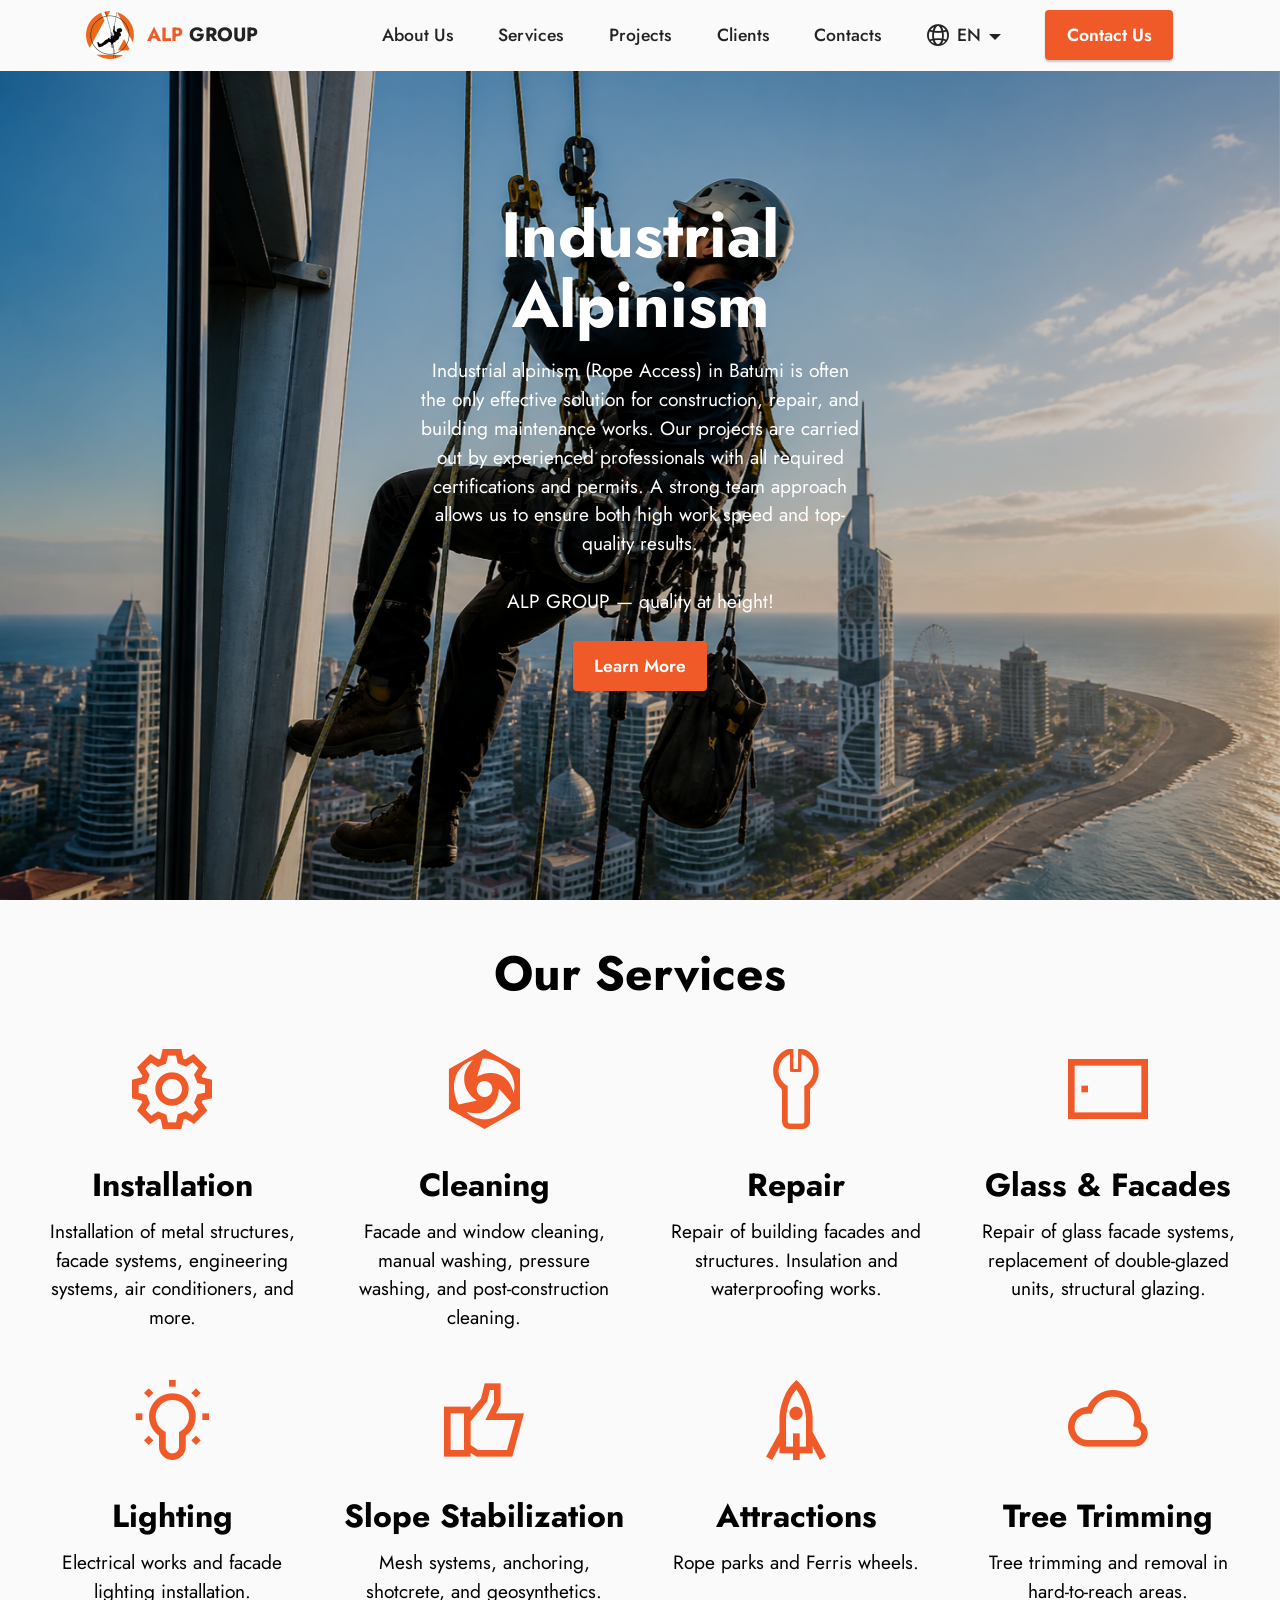
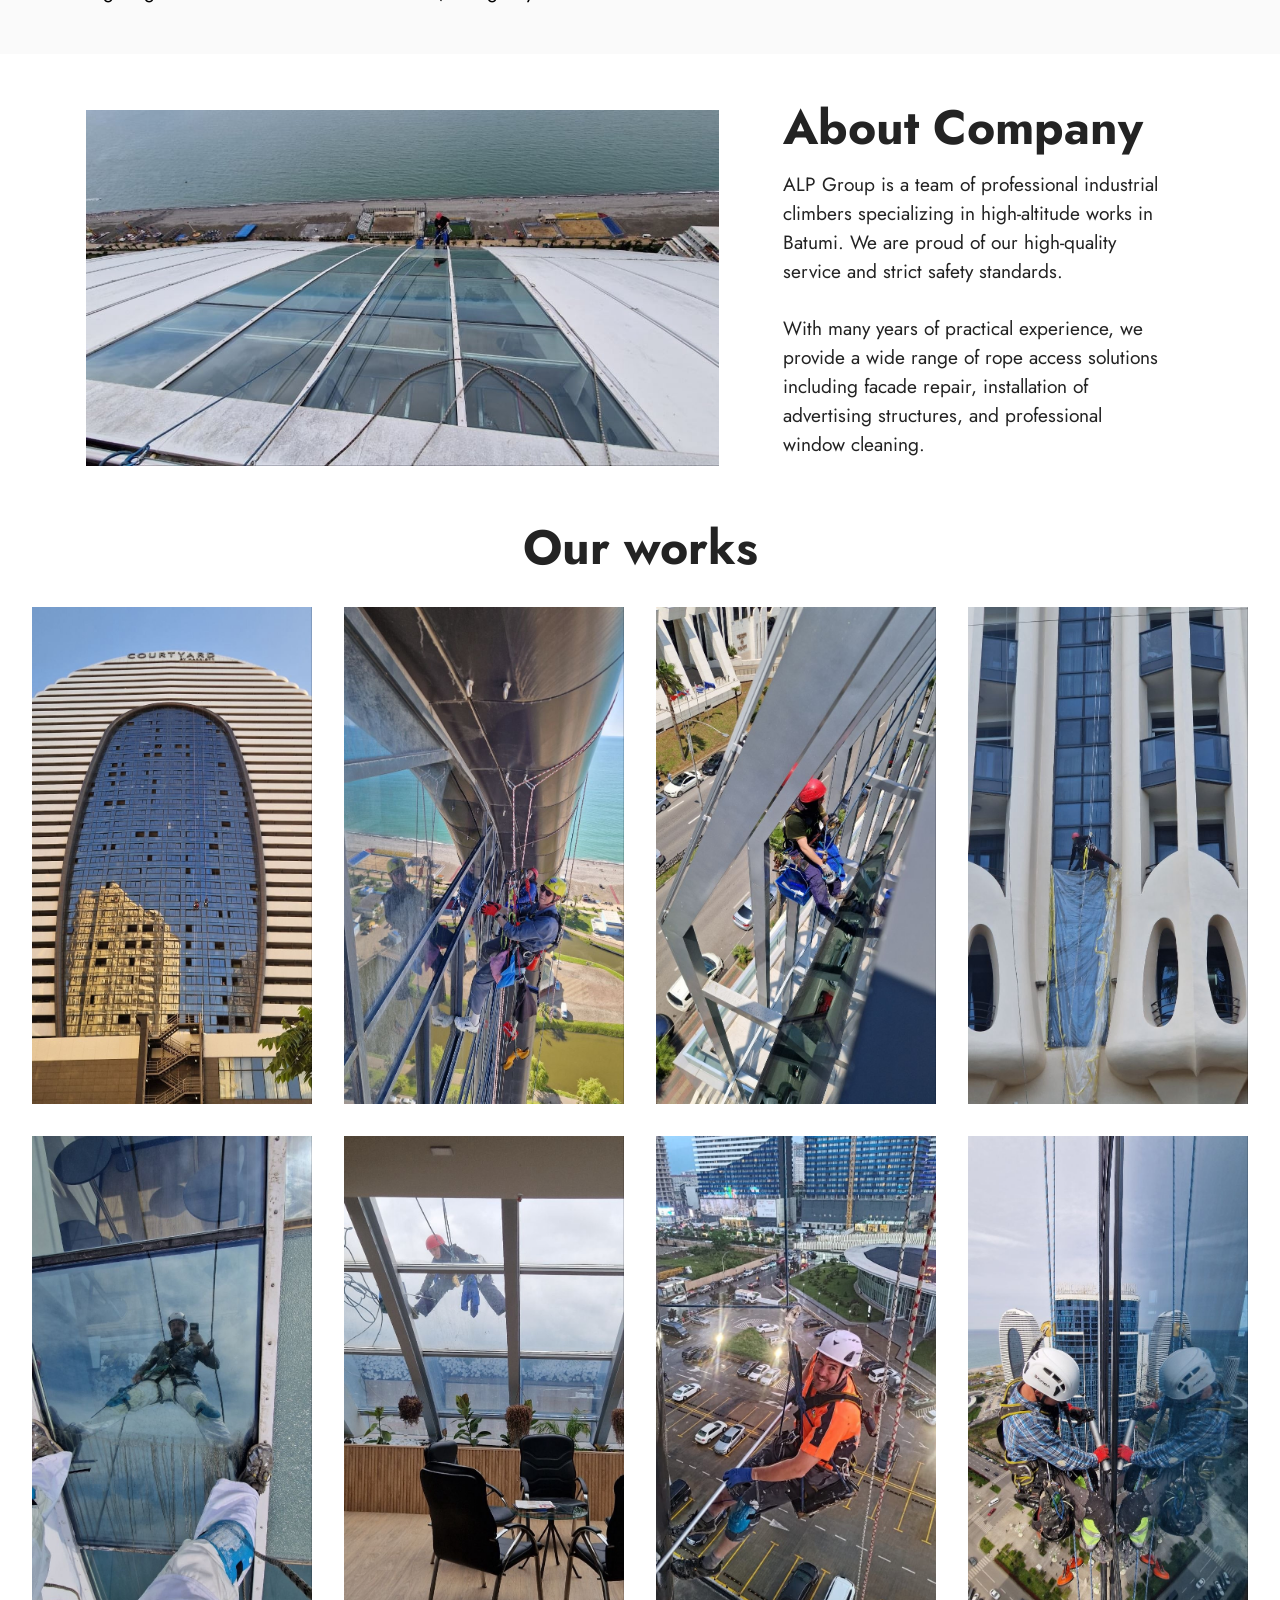
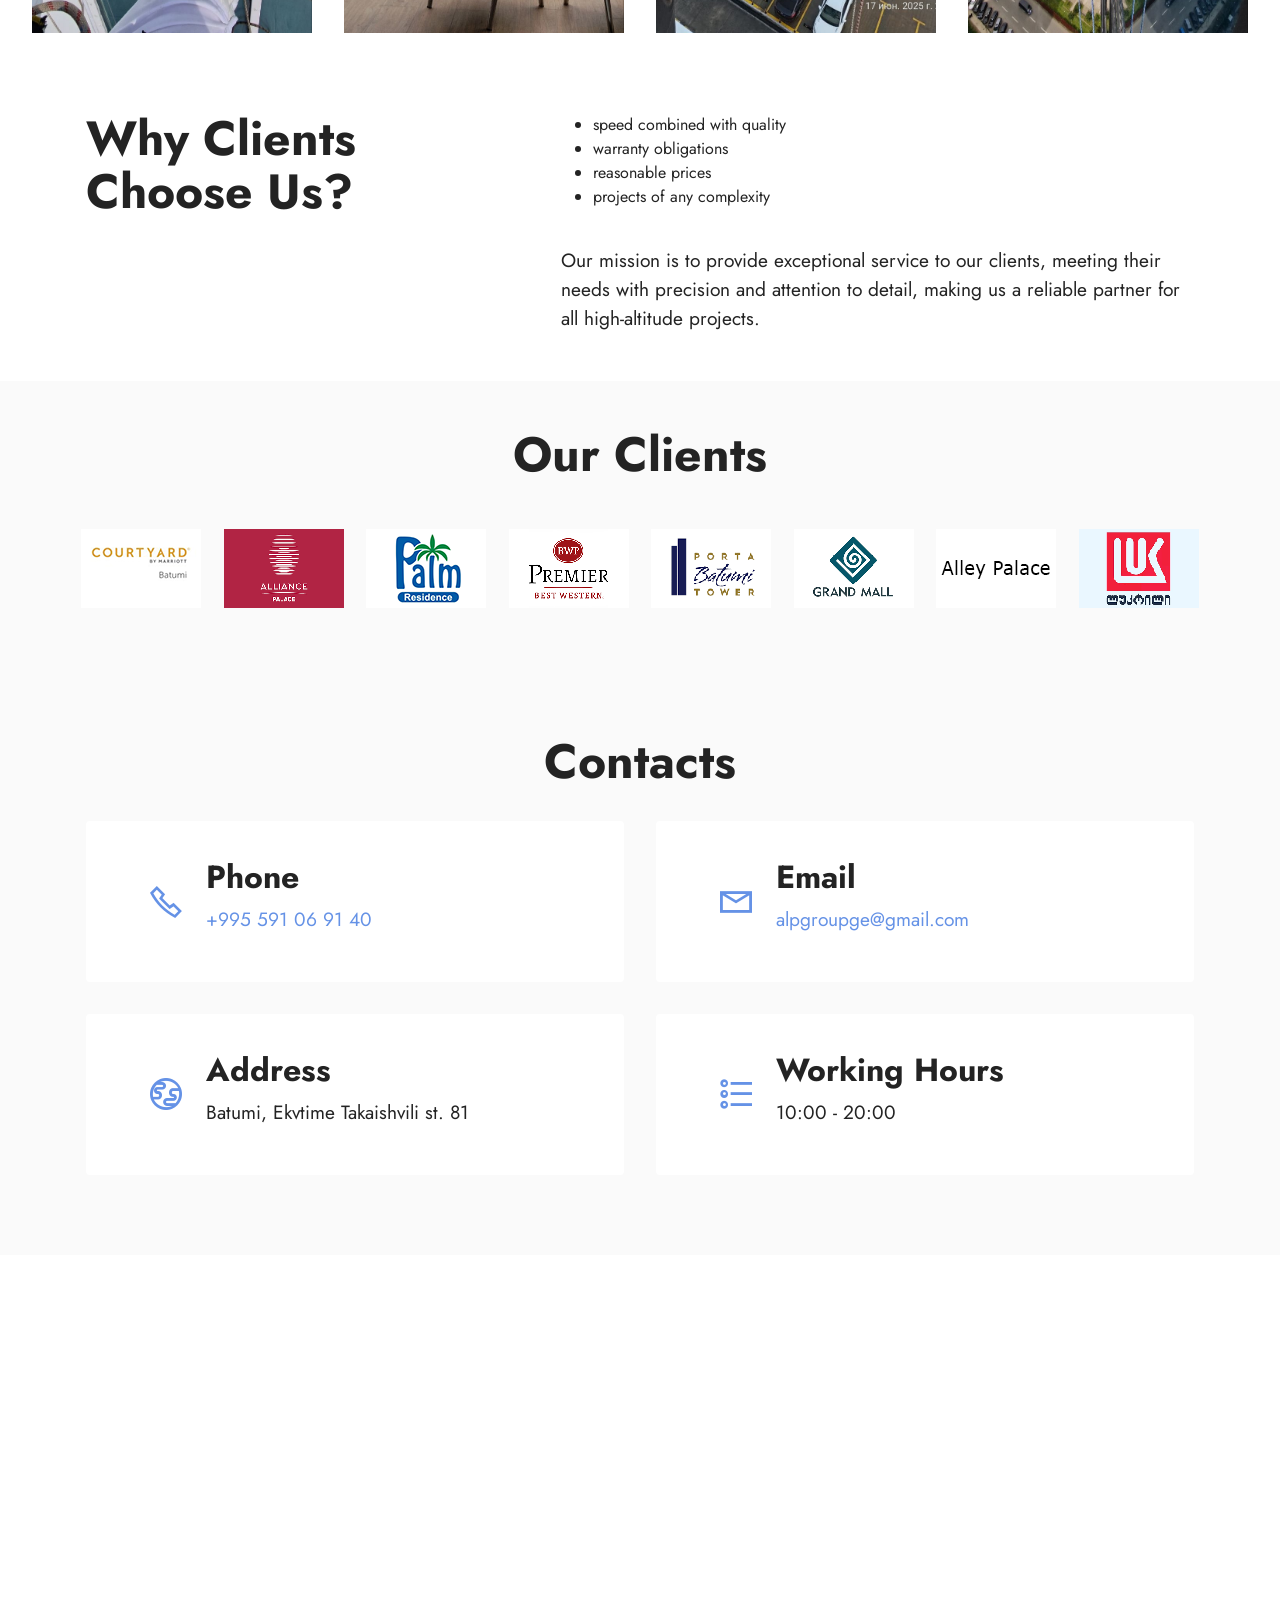
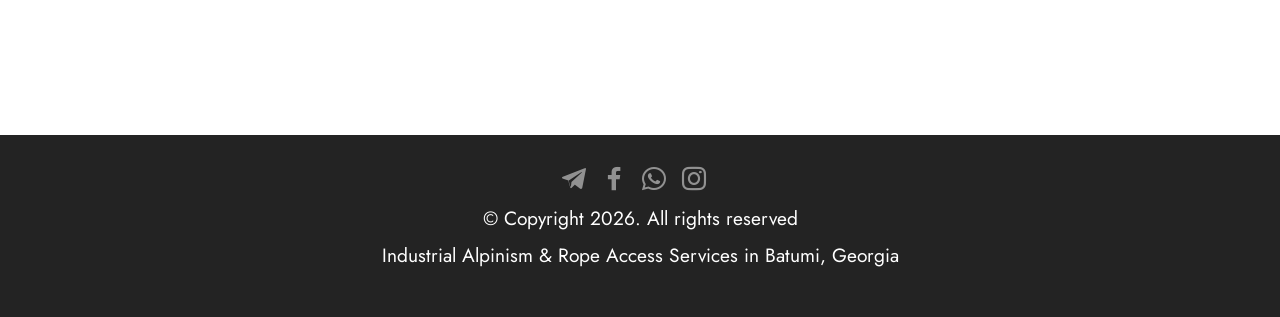
==== commit 8877954a: "Add location reference to industrial alpinism services Updated text to specify location in Batumi fo" ====
--- a/en/index.html
+++ b/en/index.html
@@ -189,7 +189,7 @@
                 </h1>
 
                 <p class="mbr-text mbr-fonts-style display-7">
-                    Industrial alpinism (Rope Access) is often the only effective solution
+                    Industrial alpinism (Rope Access) in Batumi is often the only effective solution
                     for construction, repair, and building maintenance works.
 
                     Our projects are carried out by experienced professionals with all
@@ -432,7 +432,7 @@
                     <p class="mbr-text mbr-fonts-style display-7">
 
                         ALP Group is a team of professional industrial climbers
-                        specializing in high-altitude works.
+                        specializing in high-altitude works in Batumi.
 
                         We are proud of our high-quality service and strict safety standards.
 
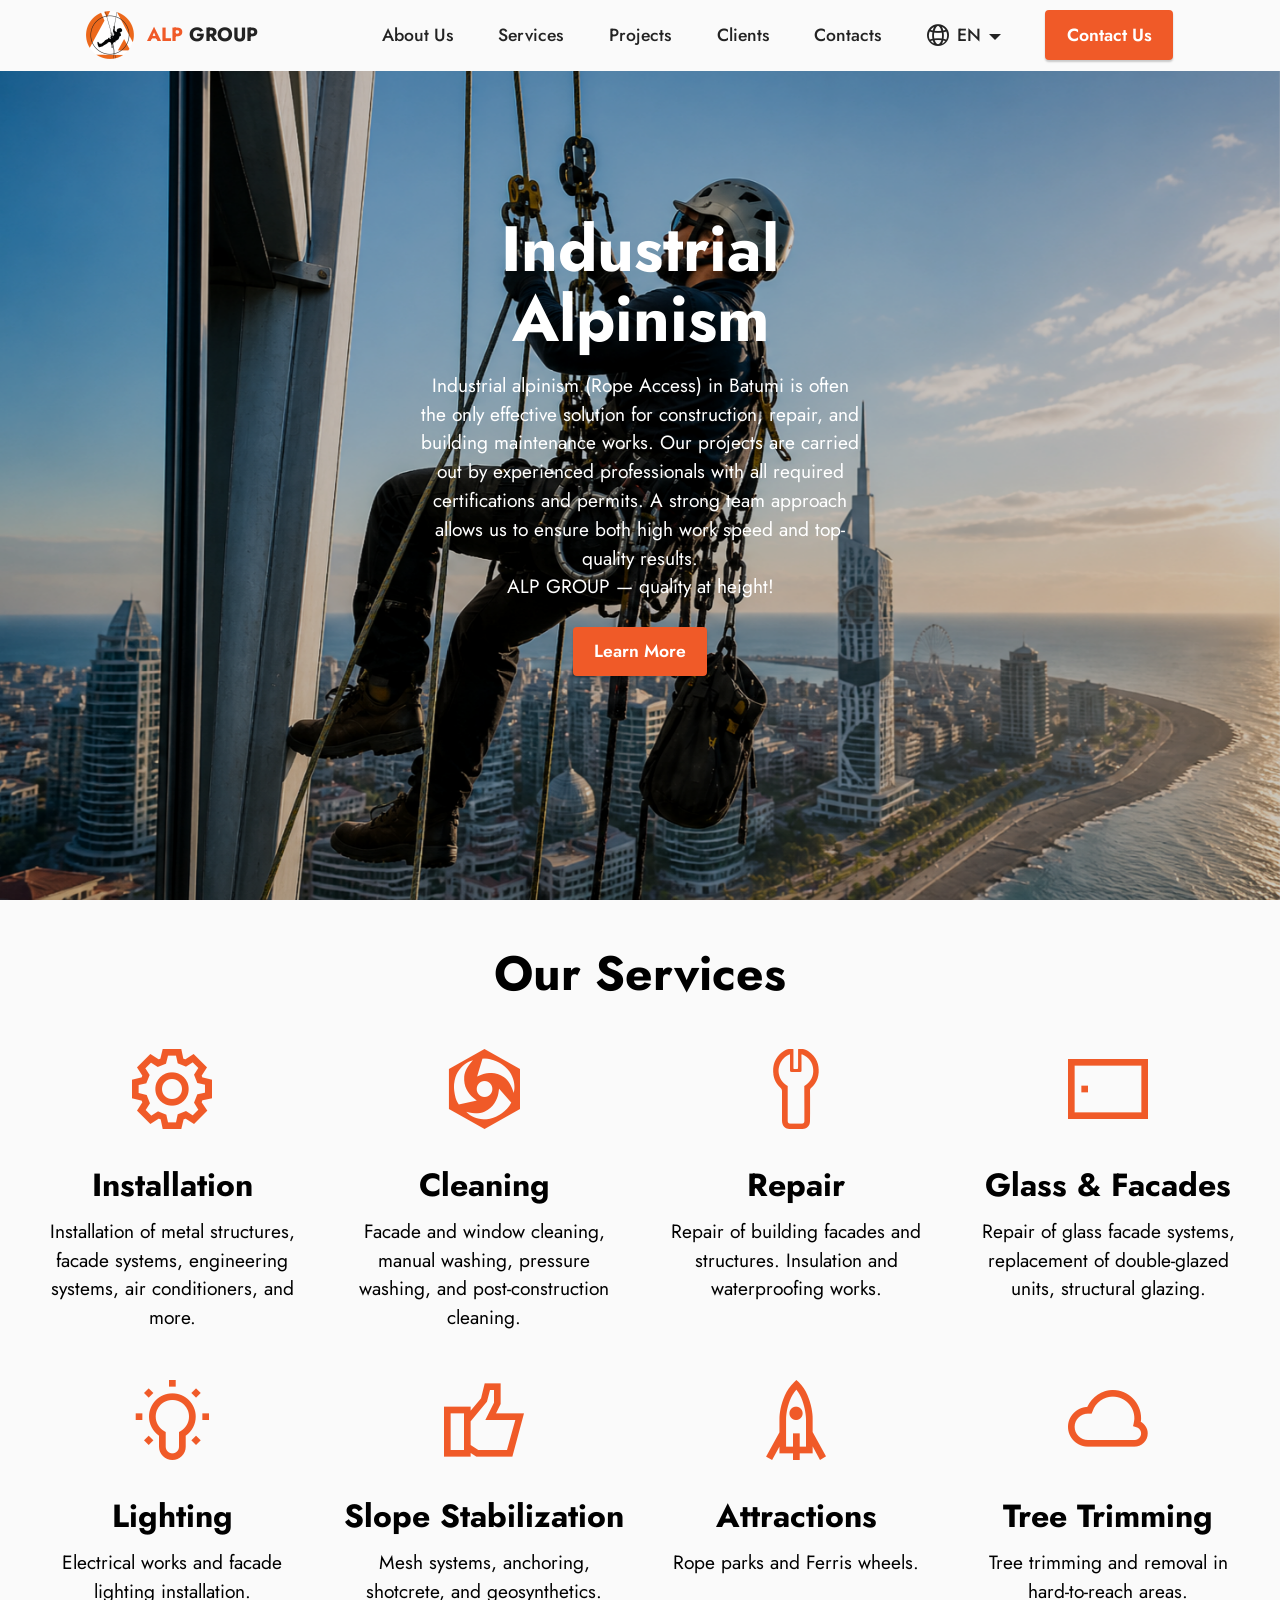
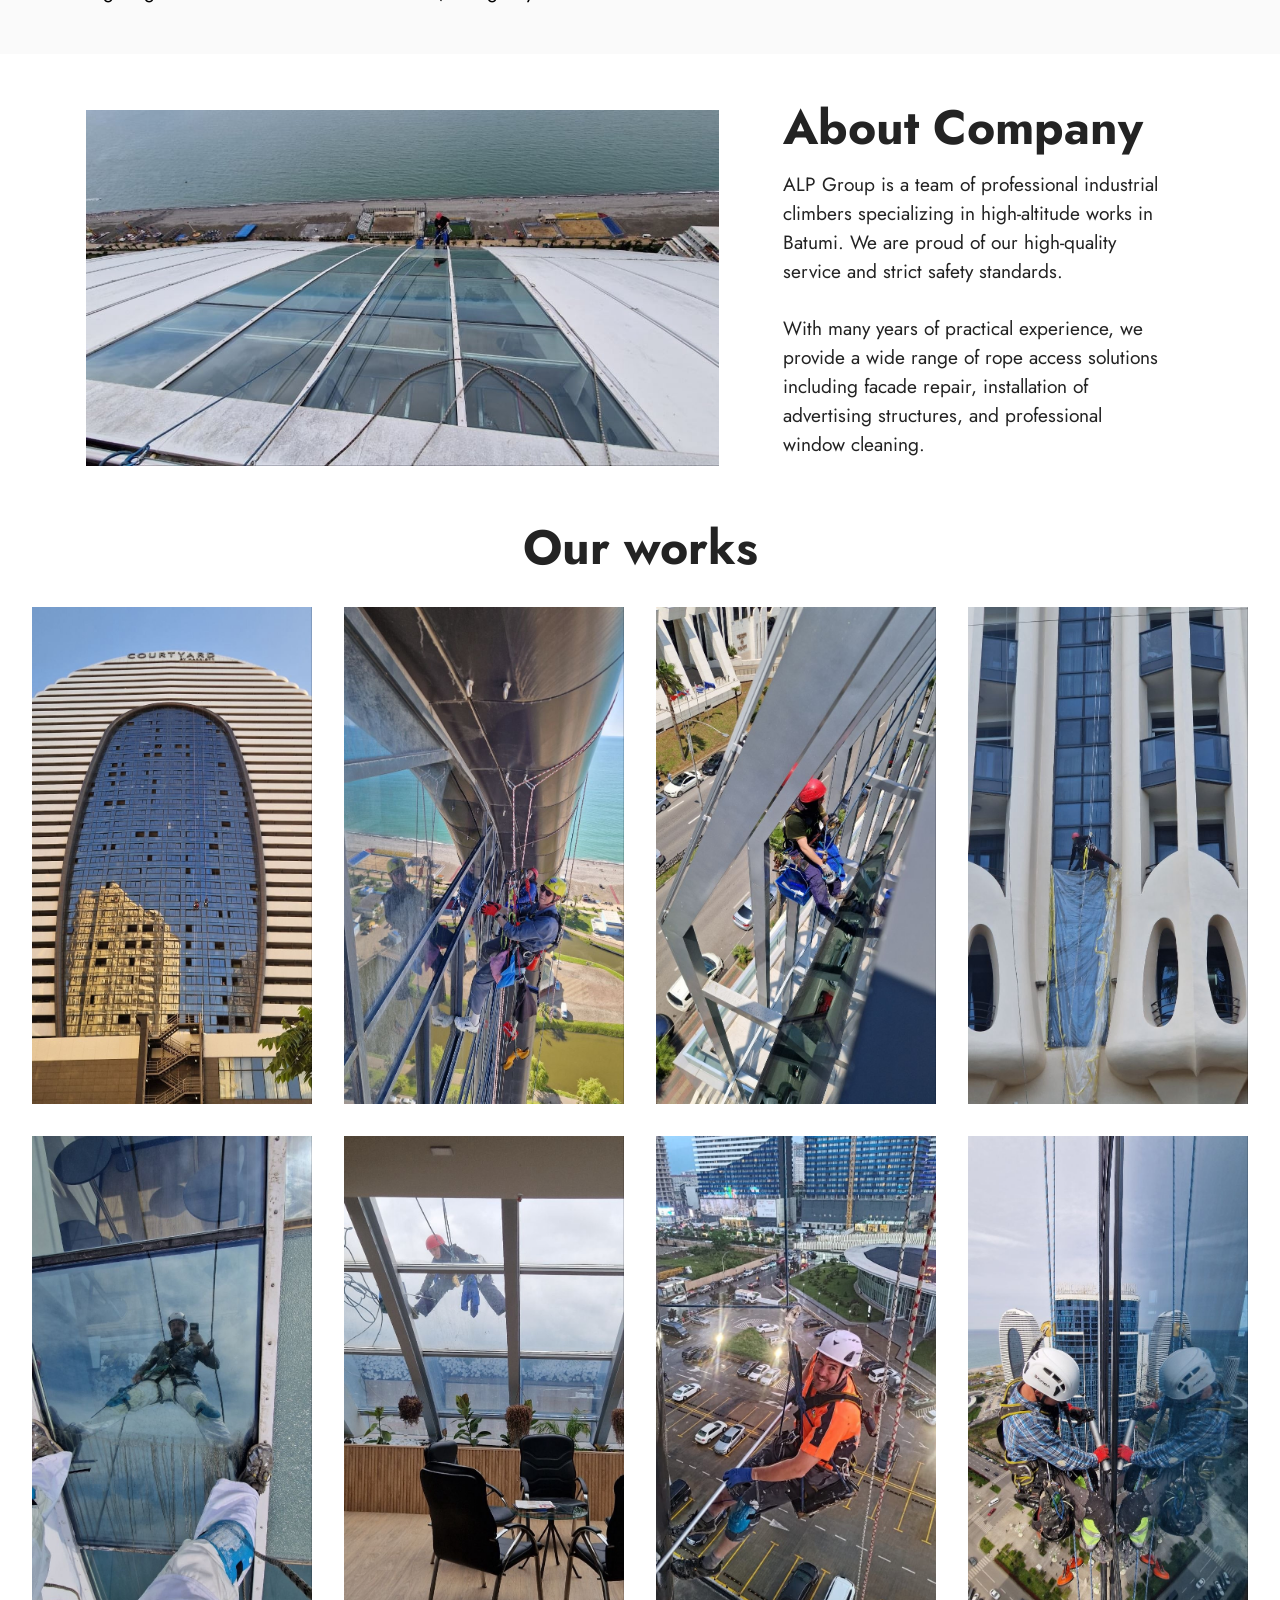
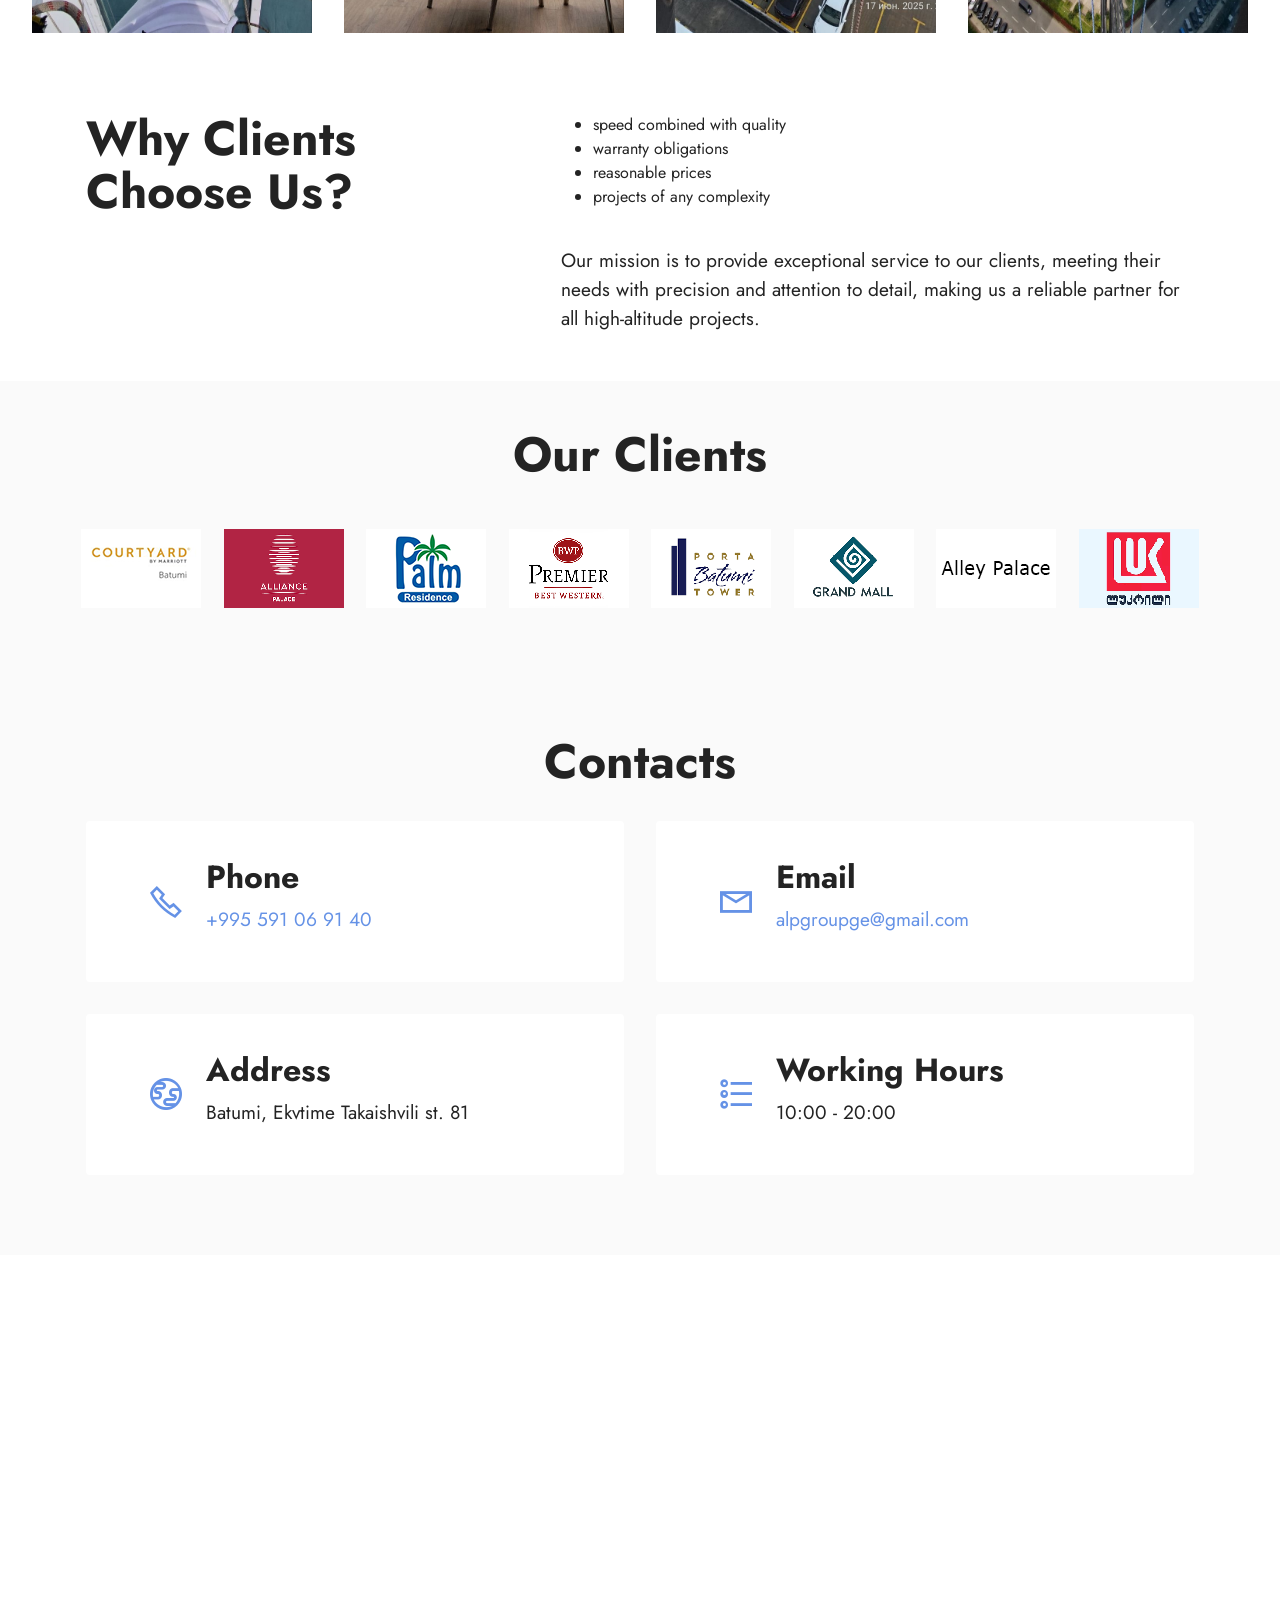
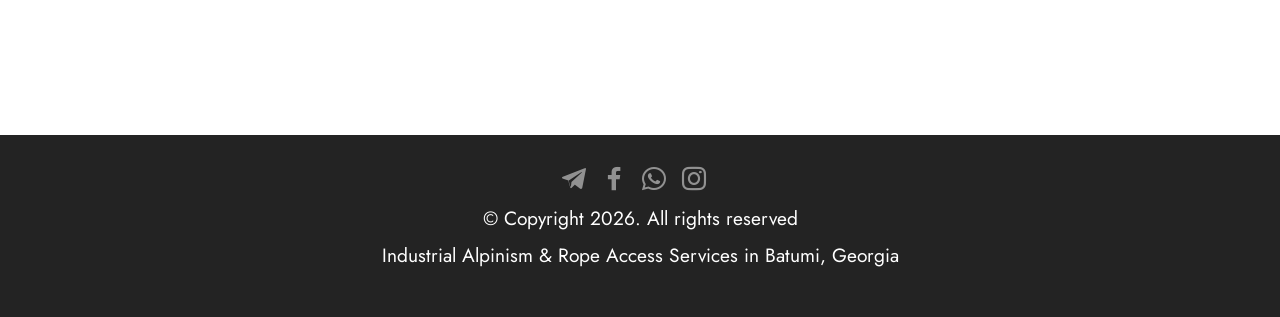
==== commit 9b5cf147: "Remove redundant line break in index.html Removed extra line break for cleaner formatting." ====
--- a/en/index.html
+++ b/en/index.html
@@ -196,7 +196,7 @@
                     required certifications and permits. A strong team approach allows us
                     to ensure both high work speed and top-quality results.
 
-                    <br><br>
+                    <br>
 
                     ALP GROUP — quality at height!
                 </p>
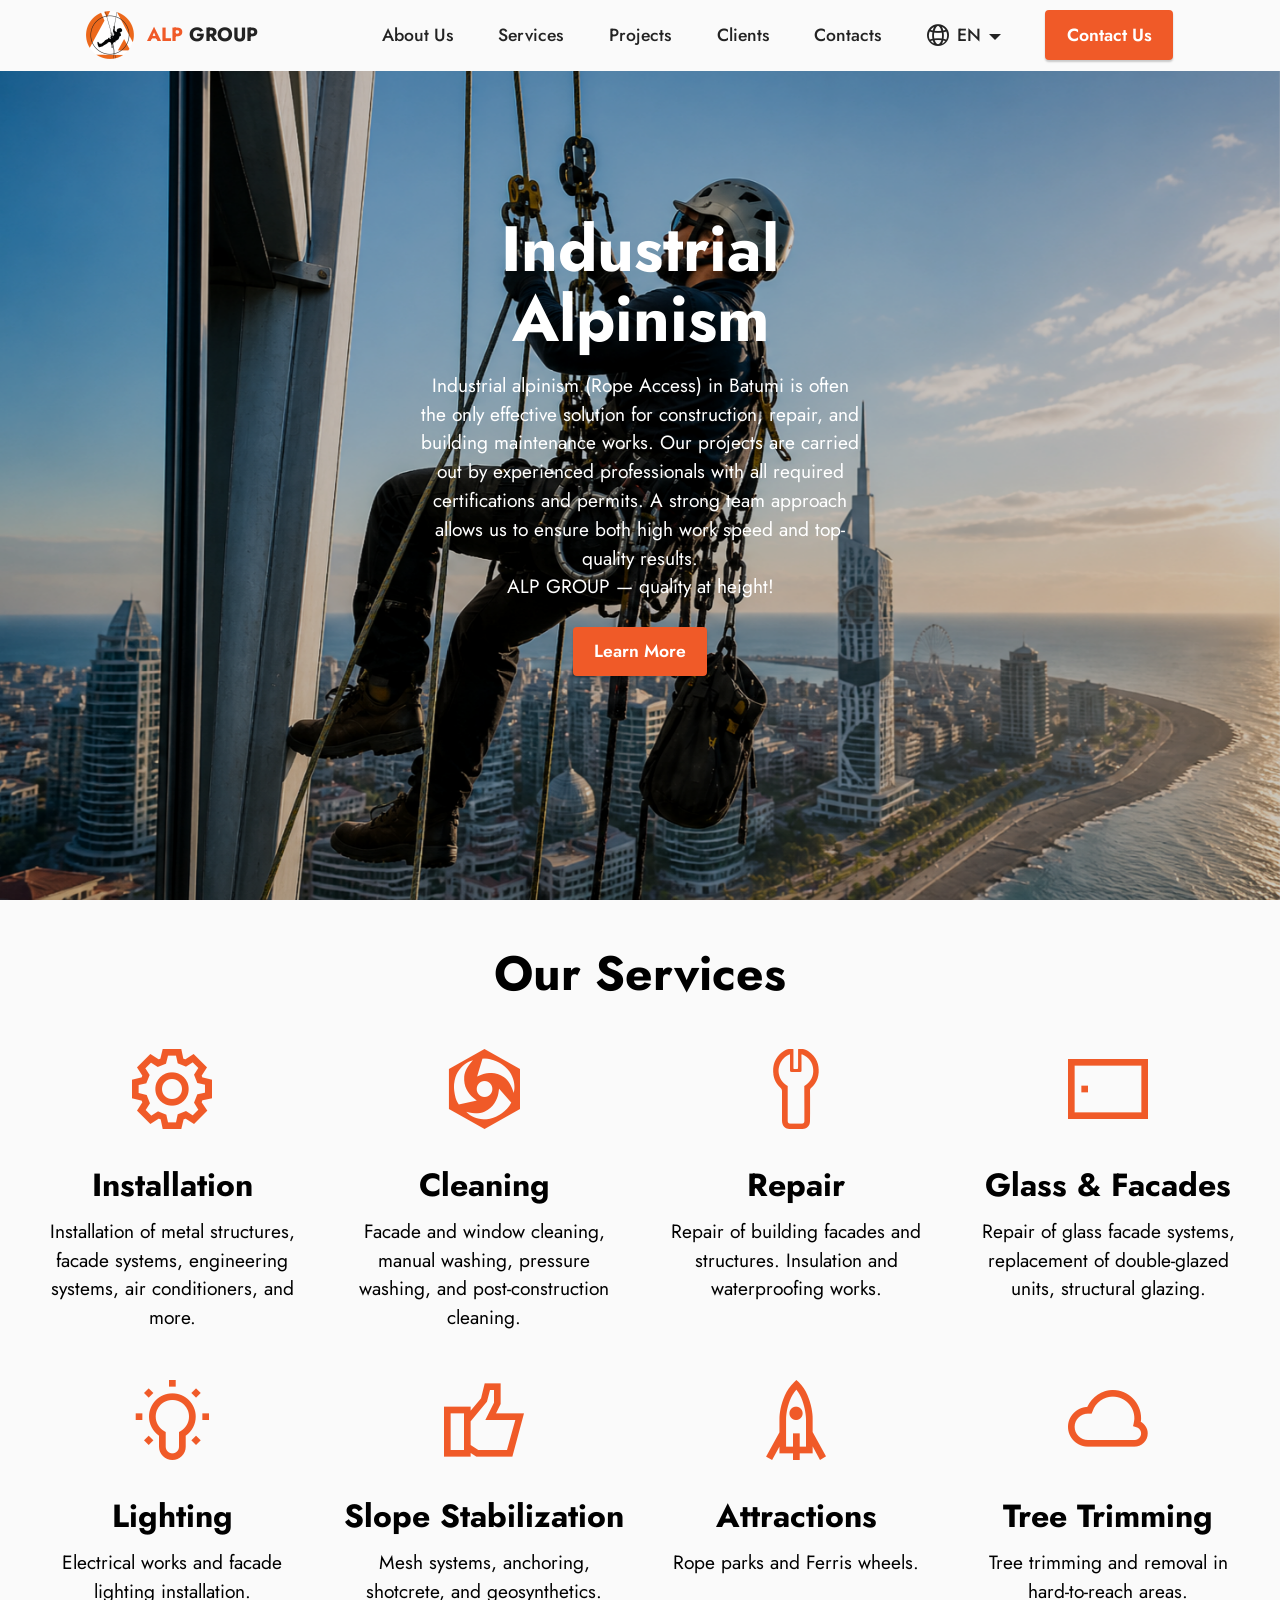
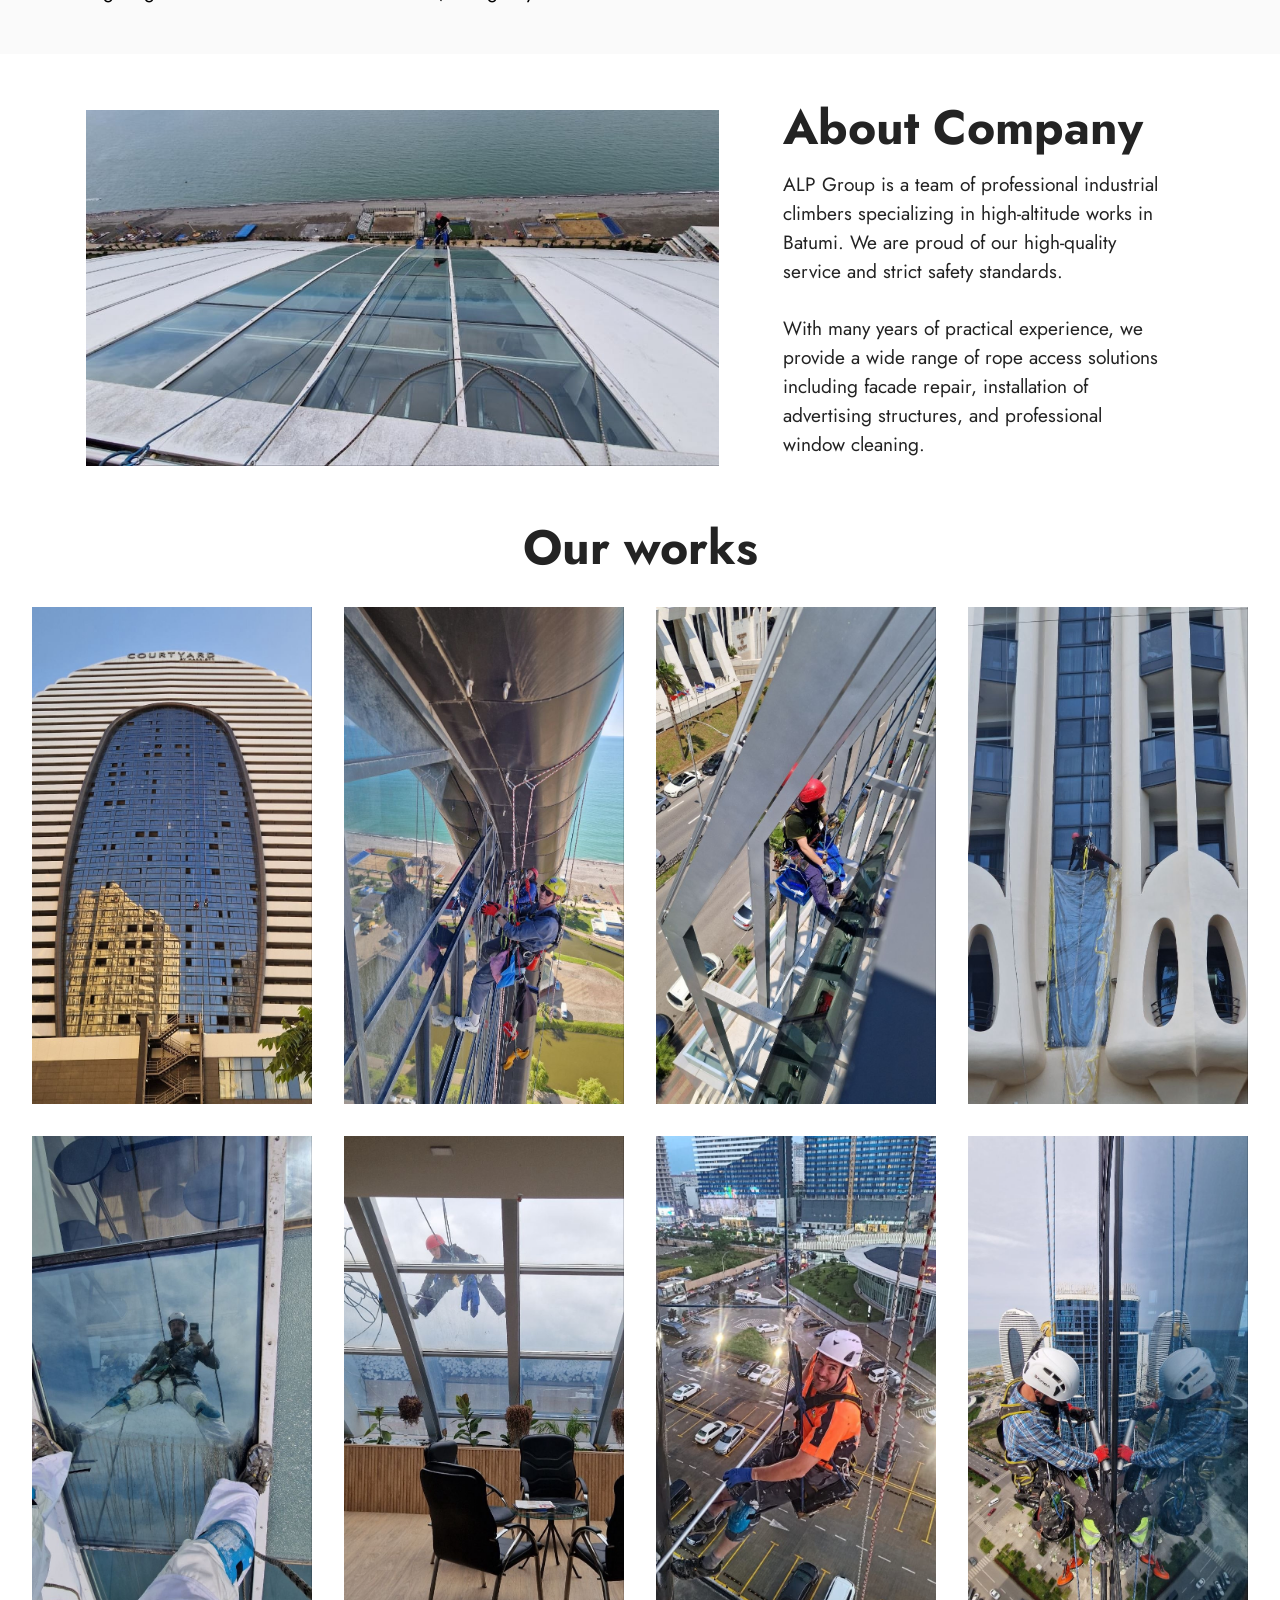
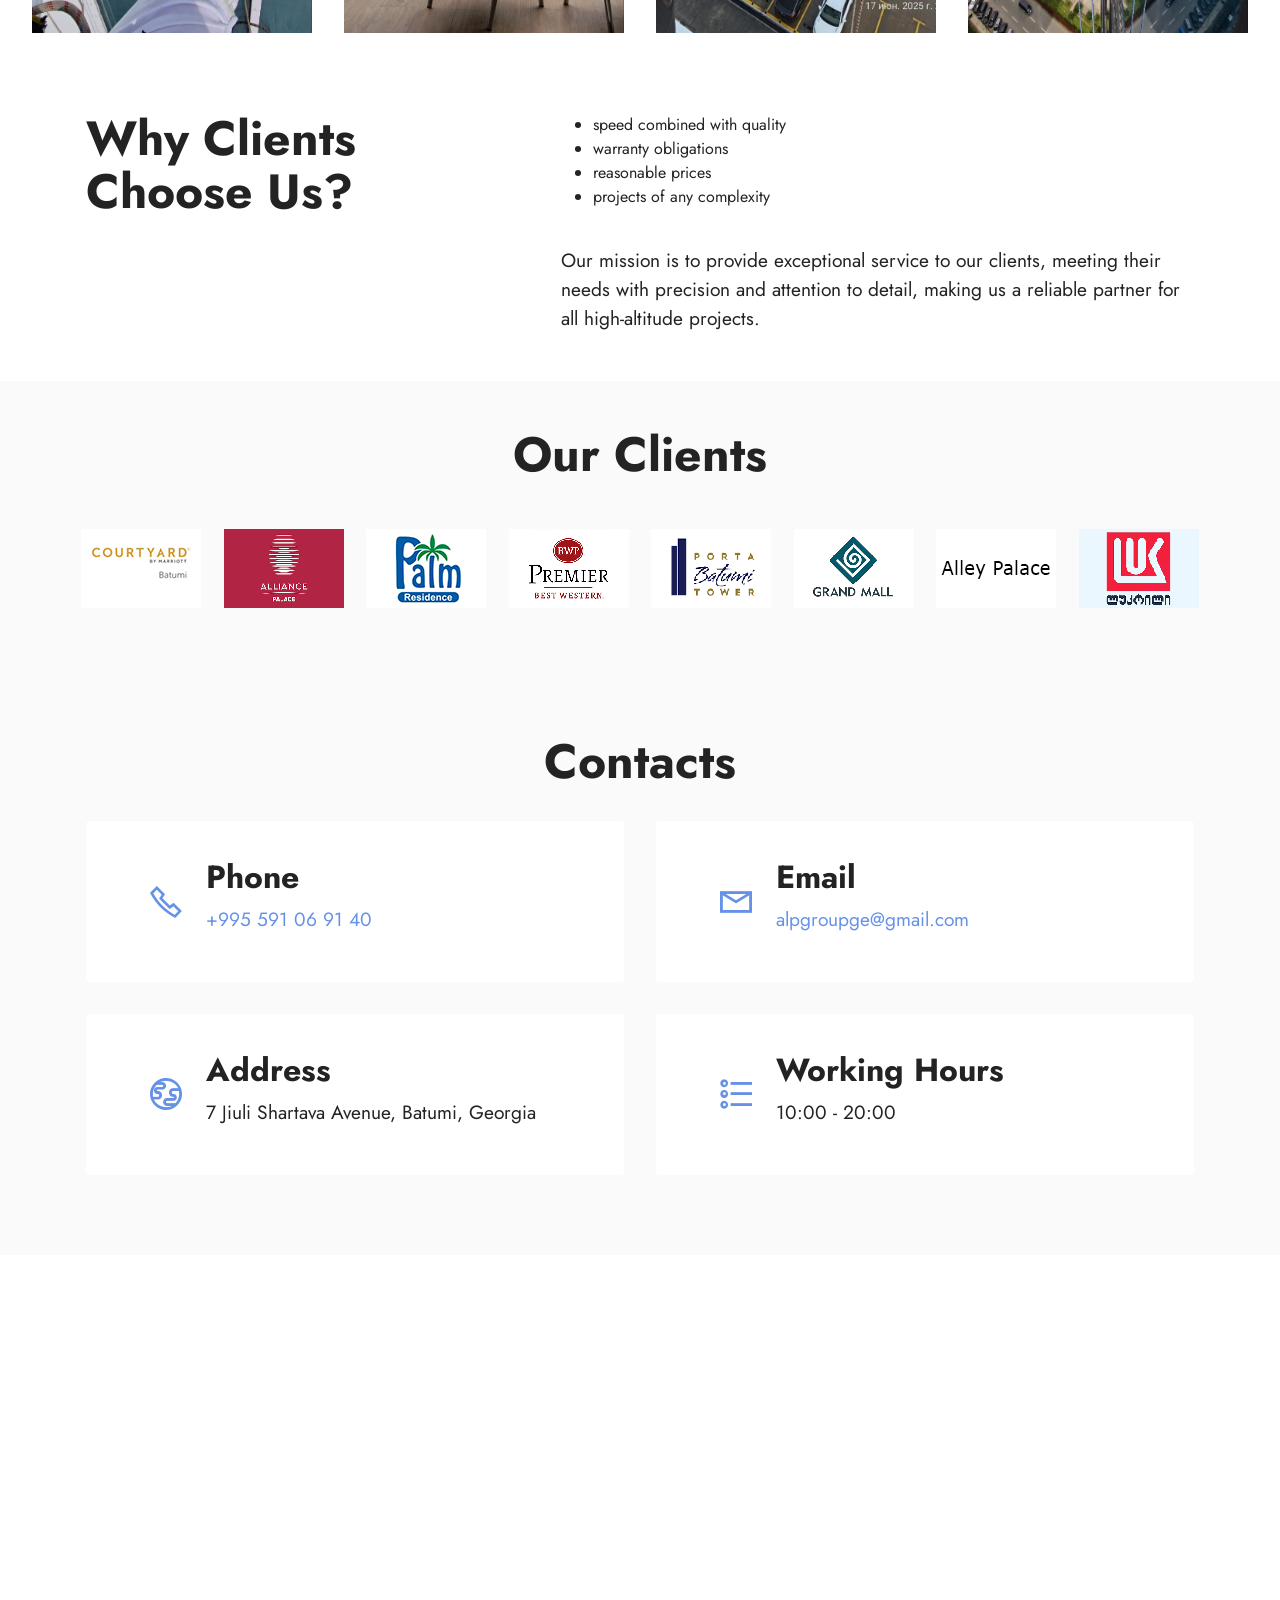
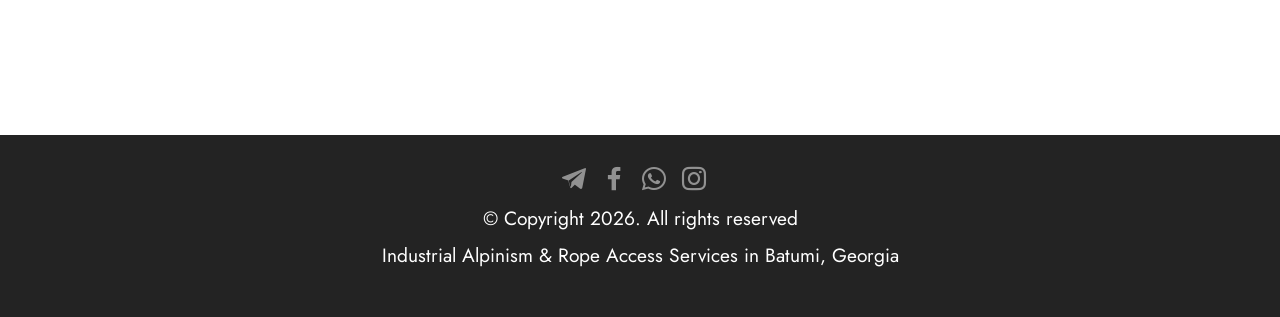
==== commit 69e848da: "Update eng address in index.html" ====
--- a/en/index.html
+++ b/en/index.html
@@ -5,6 +5,7 @@
   <meta http-equiv="X-UA-Compatible" content="IE=edge">
   <meta name="generator" content="Mobirise v6.1.12, mobirise.com">
   <meta name="viewport" content="width=device-width, initial-scale=1, minimum-scale=1">
+  <meta name="robots" content="index, follow">
 
   <link rel="shortcut icon" href="../assets/images/logo.svg" type="image/x-icon">
 
@@ -698,7 +699,7 @@
                         <h6 class="card-title mbr-fonts-style mb-1 display-5">
                             <strong>Address</strong></h6>
                         <p class="mbr-text mbr-fonts-style display-7">
-                            Batumi, Ekvtime Takaishvili st. 81
+                            7 Jiuli Shartava Avenue, Batumi, Georgia
                         </p>
                     </div>
                 </div>
--- a/assets/mobirise/css/mbr-additional.css
+++ b/assets/mobirise/css/mbr-additional.css
@@ -918,6 +918,7 @@
 }
 .cid-sFCw1qGFAI .navbar.navbar-short {
   min-height: 60px;
+  border-bottom: 1px solid #e0e0e0;
 }
 .cid-sFCw1qGFAI .navbar.navbar-short .navbar-logo img {
   height: 2.5rem !important;
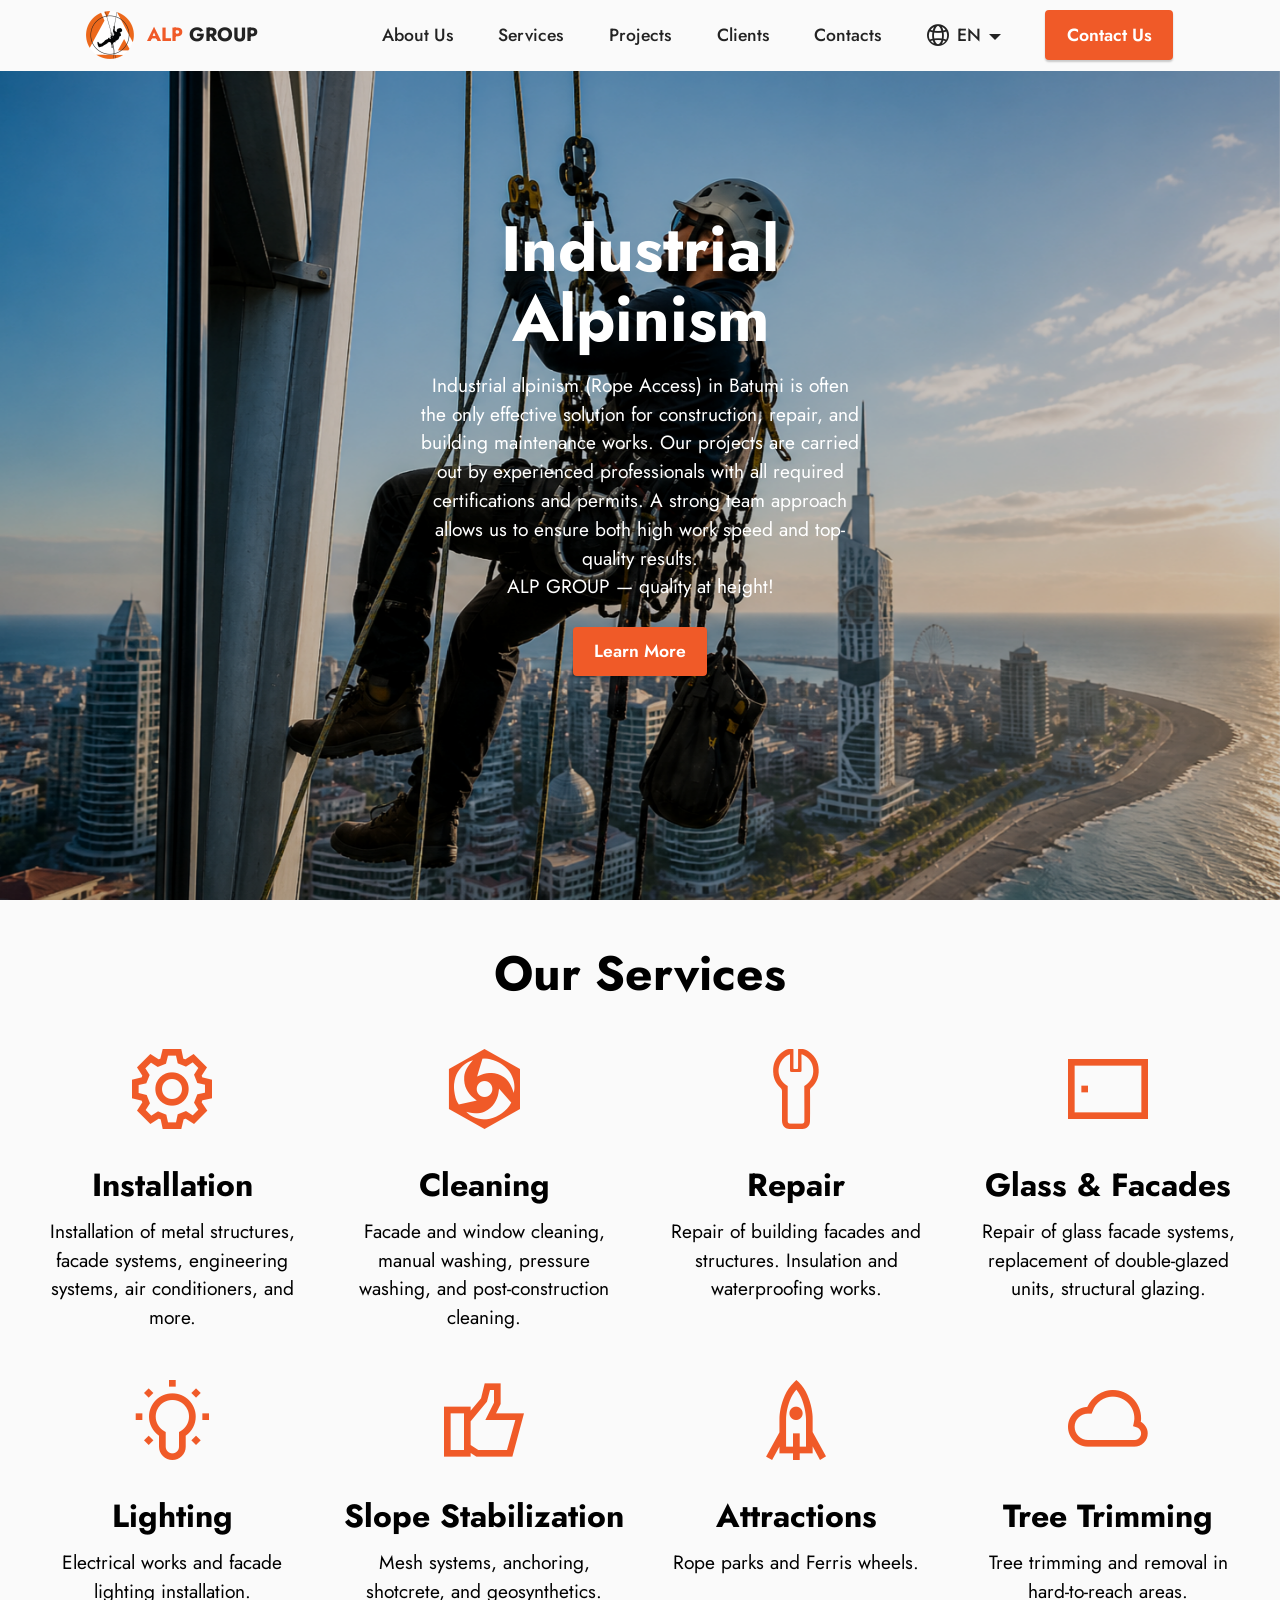
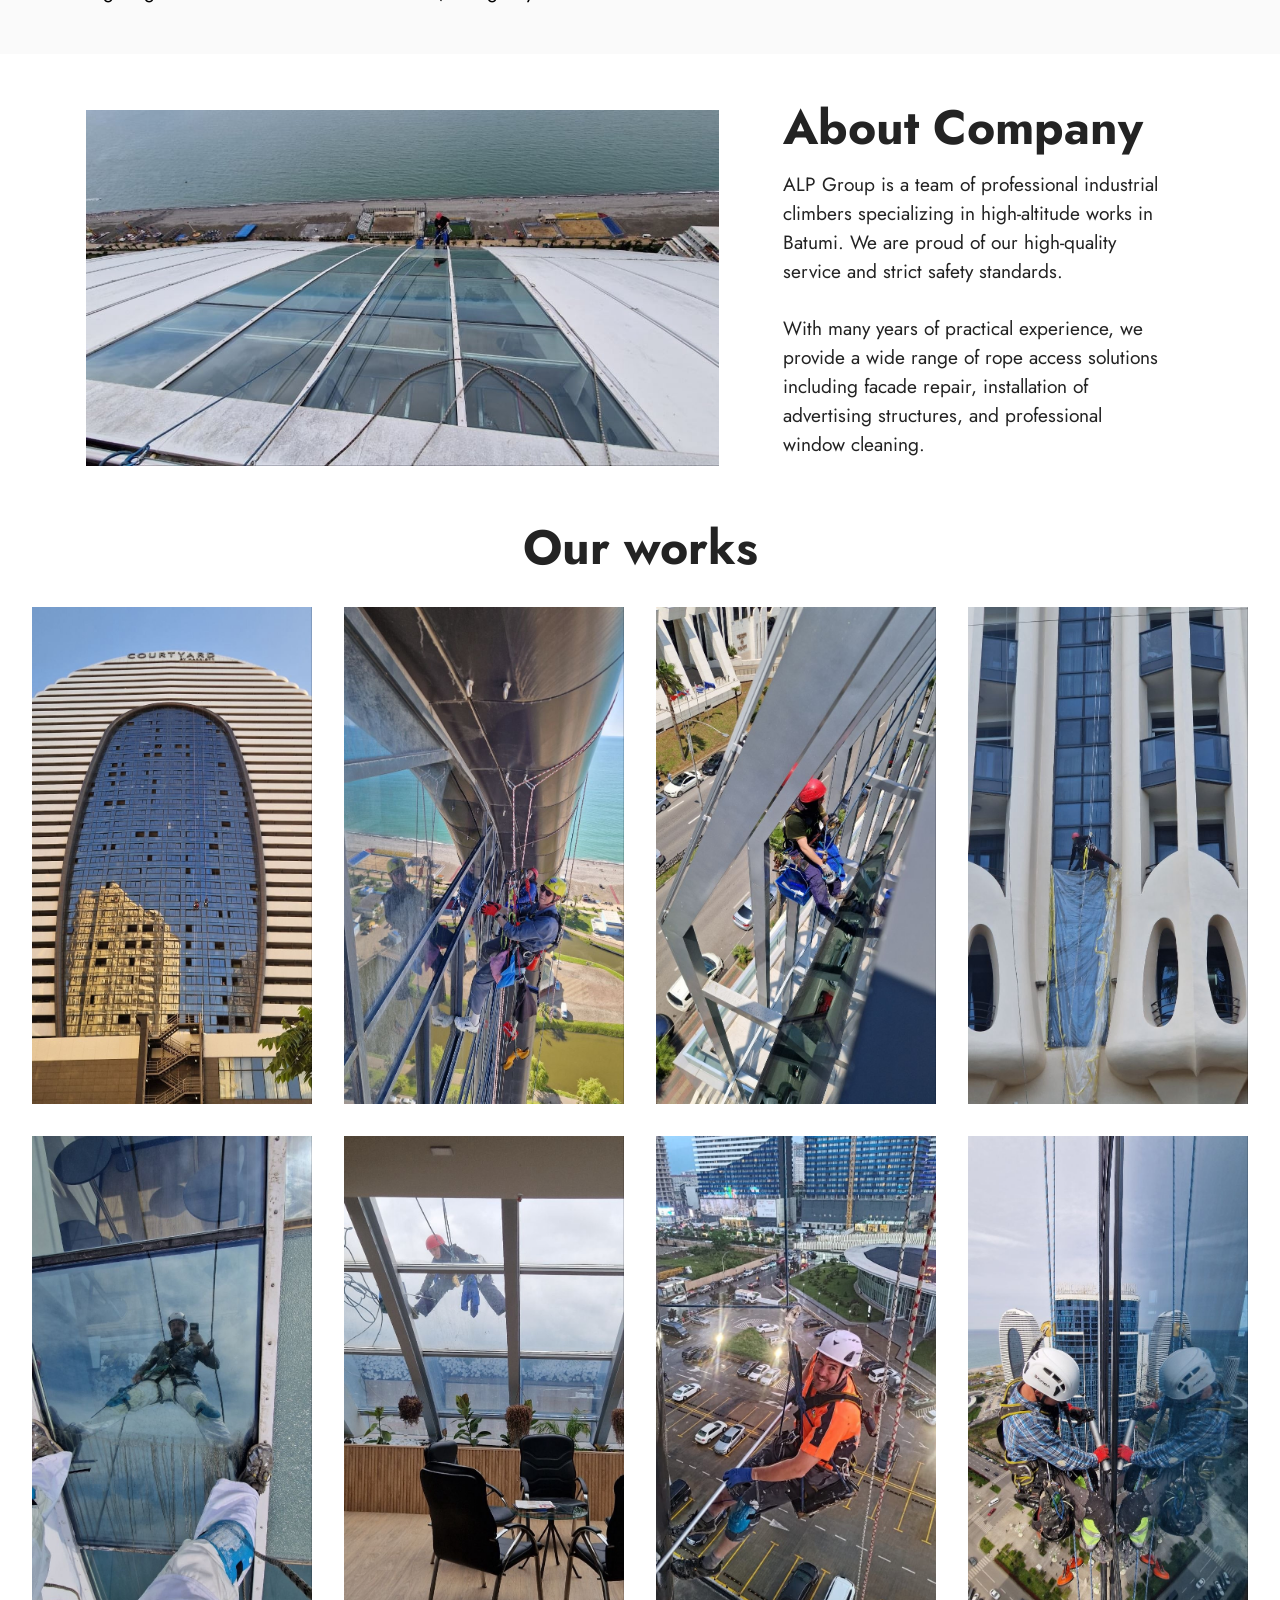
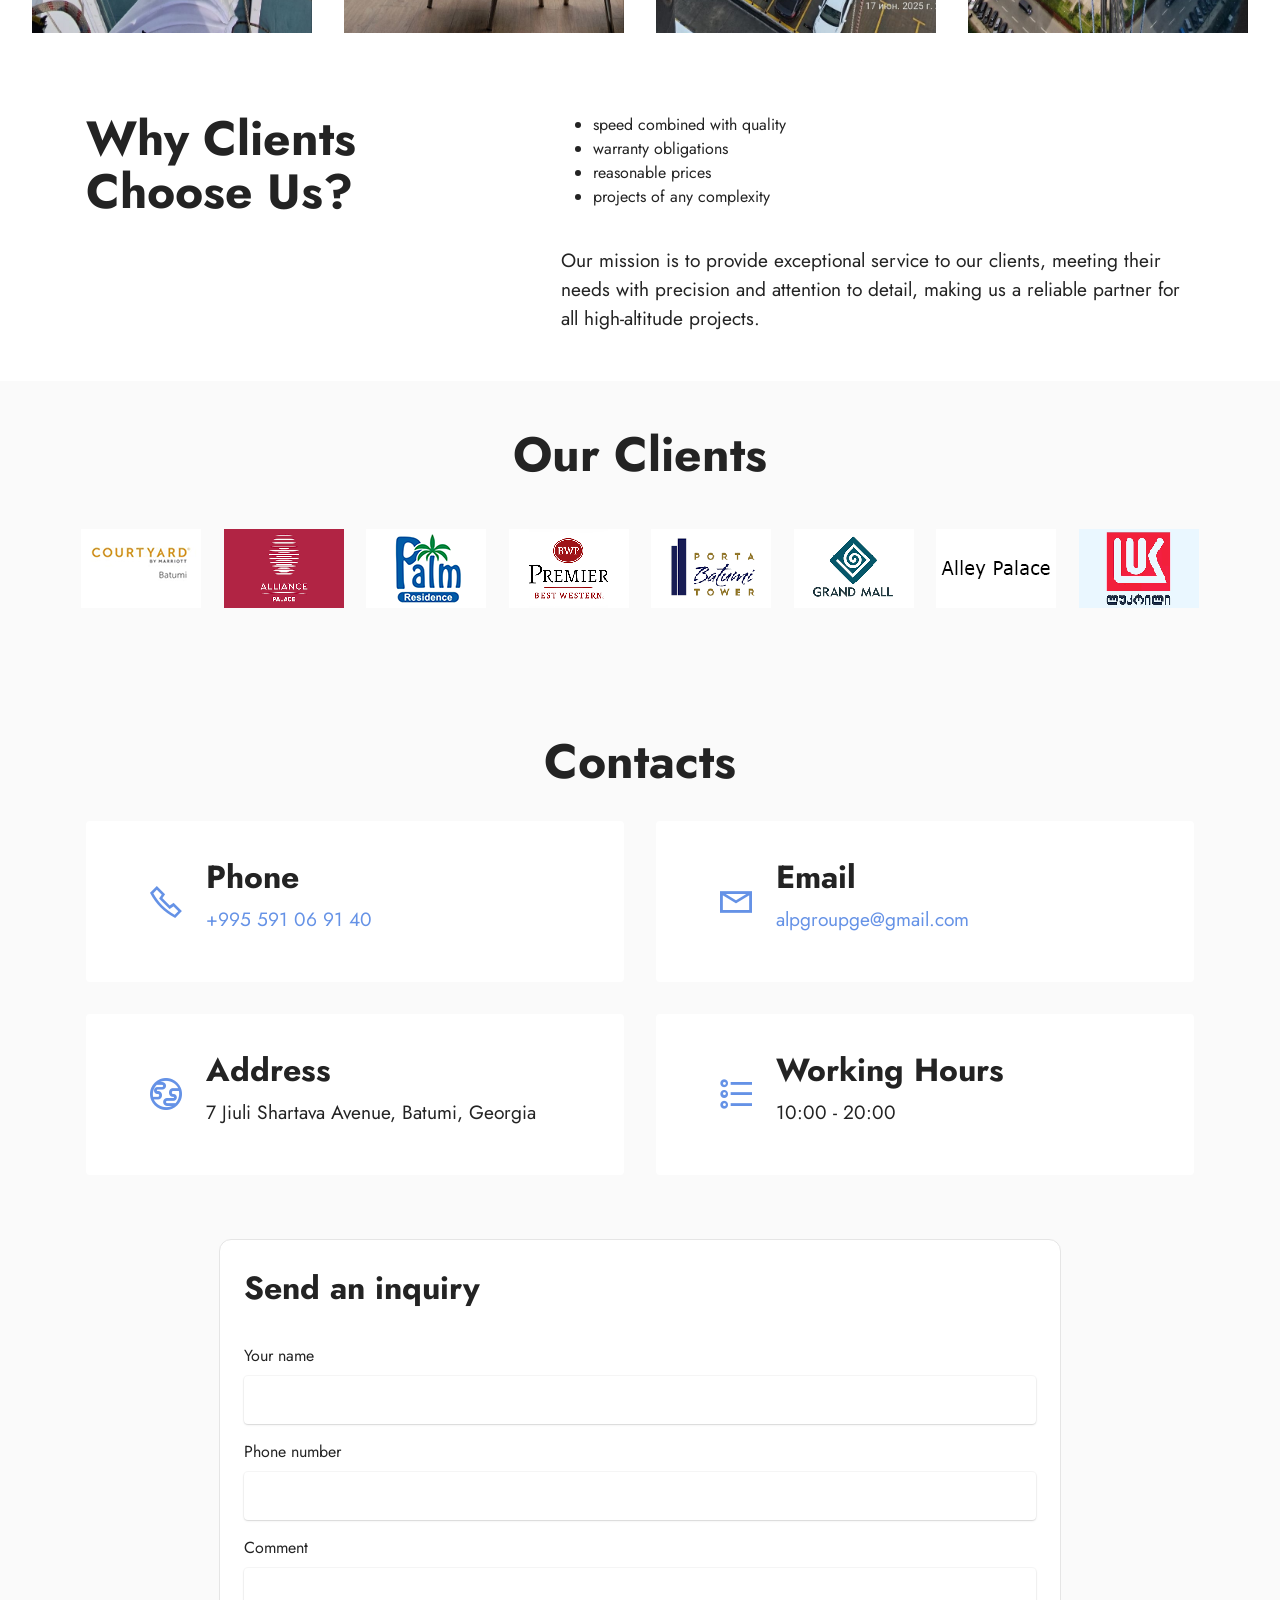
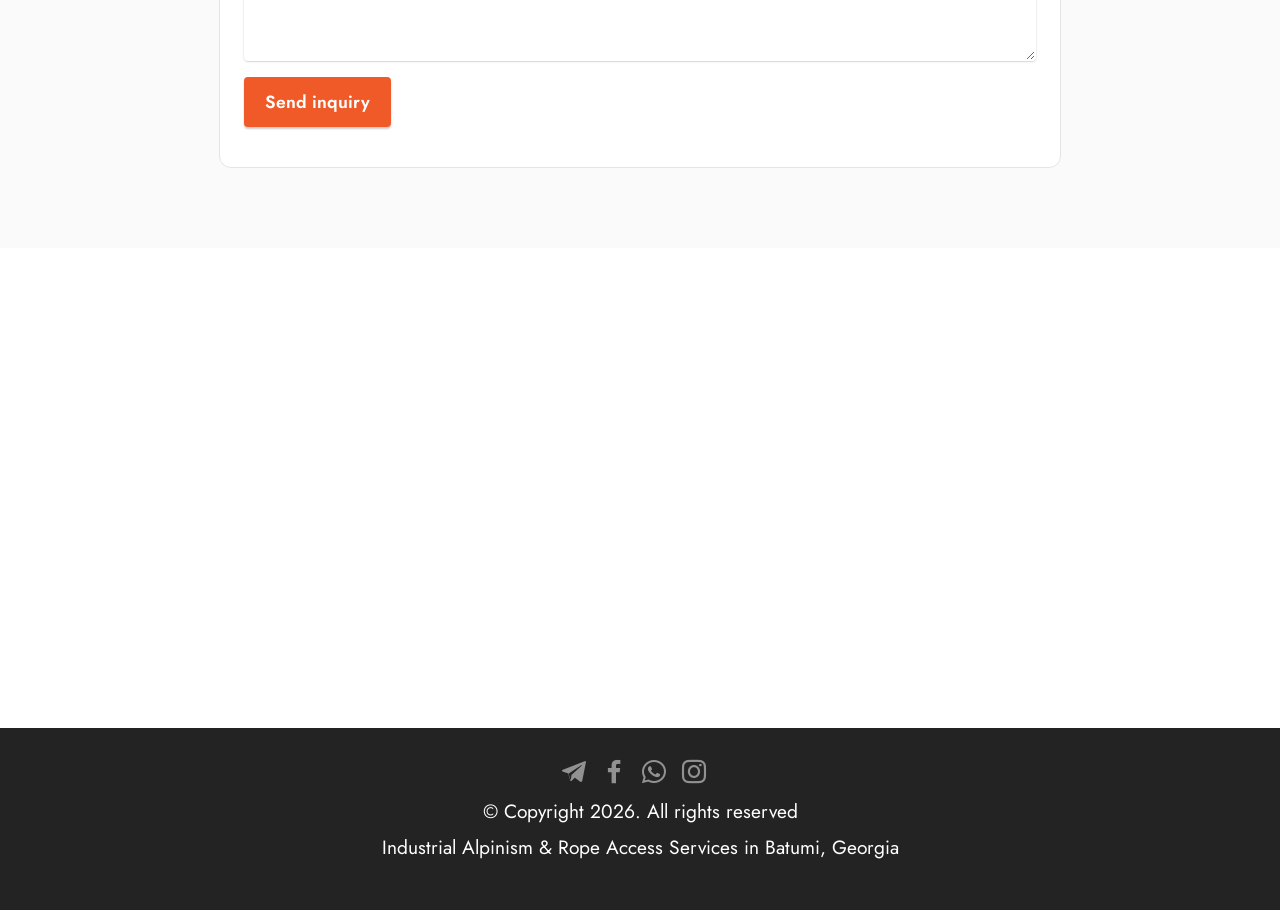
==== commit ebd1a910: "Update index.html" ====
--- a/en/index.html
+++ b/en/index.html
@@ -719,6 +719,26 @@
             </div>
         </div>
     </div>
+
+        <div class="row justify-content-center mt-4">
+            <div class="col-12 col-lg-8">
+                <div class="card-wrapper p-4" style="border:1px solid #e5e5e5;border-radius:12px;display: block;">
+                    <h4 class="mbr-section-title mbr-fonts-style mb-4 display-5"><strong>Send an inquiry</strong></h4>
+                    <form id="alpLeadForm" action="https://script.google.com/macros/s/AKfycbzzYn8W--Gq8XHBU34qkqpwXkC-wiMjjOiOrjeypg4MAja6Gremxxmn7NlRG1Mq5dif/exec" method="post" target="alpLeadFrame">
+                        <div class="mb-3"><label class="form-label" for="alpLeadName">Your name</label><input class="form-control" id="alpLeadName" name="name" type="text" maxlength="200" autocomplete="name" required></div>
+                        <div class="mb-3"><label class="form-label" for="alpLeadPhone">Phone number</label><input class="form-control" id="alpLeadPhone" name="phone" type="tel" maxlength="50" autocomplete="tel" required></div>
+                        <div class="mb-3"><label class="form-label" for="alpLeadComment">Comment</label><textarea class="form-control" id="alpLeadComment" name="comment" rows="3" maxlength="2000"></textarea></div>
+                        <div aria-hidden="true" style="position:absolute;left:-5000px;width:1px;height:1px;overflow:hidden;"><label for="alpLeadWebsite">Leave this field empty</label><input id="alpLeadWebsite" name="website" type="text" tabindex="-1" autocomplete="off"></div>
+                        <input type="hidden" name="page_url"><input type="hidden" name="utm_source"><input type="hidden" name="utm_medium"><input type="hidden" name="utm_campaign"><input type="hidden" name="utm_content"><input type="hidden" name="utm_term"><input type="hidden" name="referrer"><input type="hidden" name="yclid"><input type="hidden" name="gclid"><input type="hidden" name="language" value="EN">
+                        <button class="btn btn-danger display-4" id="alpLeadSubmit" type="submit">Send inquiry</button>
+                        <p id="alpLeadStatus" class="mbr-text mbr-fonts-style mt-3" role="status" aria-live="polite"></p>
+                        <a id="alpLeadWhatsApp" class="btn btn-success display-4 mt-2" href="#" target="_blank" rel="noopener" hidden>Continue to WhatsApp</a>
+                    </form>
+                    <iframe name="alpLeadFrame" id="alpLeadFrame" title="Form submission" style="display:none;width:0;height:0;border:0;"></iframe>
+                </div>
+            </div>
+        </div>
+
 </section>
 
 <section data-bs-version="5.1" class="map2 cid-sFAxp7Y5iM" id="map2-1y">
@@ -726,7 +746,9 @@
     
     <div>
         
-        <div class="google-map"><iframe frameborder="0" style="border:0" src="https://www.google.com/maps/embed?pb=!1m18!1m12!1m3!1d2981.711603869292!2d41.62618757554745!3d41.64036478026628!2m3!1f0!2f0!3f0!3m2!1i1024!2i768!4f13.1!3m3!1m2!1s0x406786120b712f23%3A0xfd893a5ec9534a9b!2zODEgVGFrYWlzaHZpbGkgU3RyLCBCYXR1bWksINCT0YDRg9C30LjRjw!5e0!3m2!1sru!2snl!4v1777805486026!5m2!1sru!2snl" allowfullscreen=""></iframe></div>
+        <div class="google-map">
+          <iframe frameborder="0" style="border:0" src="https://www.google.com/maps/embed?pb=!1m18!1m12!1m3!1d1253.7044256452923!2d41.61536648613288!3d41.637839461443384!2m3!1f0!2f0!3f0!3m2!1i1024!2i768!4f13.1!3m3!1m2!1s0x4067874395461445%3A0xb702606dbdab72b7!2sAlpGroup!5e0!3m2!1sru!2sru!4v1795414822881!5m2!1sru!2sru" allowfullscreen=""></iframe>
+        </div>
     </div>
 </section>  
 
@@ -766,5 +788,56 @@
     </div>
 </section><section class="display-7" style="padding: 0;align-items: center;justify-content: center;flex-wrap: wrap;    align-content: center;display: none;position: relative;height: 4rem;"><a href="https://mobiri.se/14455" style="flex: 1 1;height: 4rem;position: absolute;width: 100%;z-index: 1;"><img alt="" style="height: 4rem;" src="[data-uri]"></a><p style="margin: 0;text-align: center;" class="display-7">&#8204;</p><a style="z-index:1" href="https://mobirise.com/html-builder.html">HTML Website Creator</a></section><script src="../assets/bootstrap/js/bootstrap.bundle.min.js"></script>  <script src="../assets/parallax/jarallax.js"></script>  <script src="../assets/smoothscroll/smooth-scroll.js"></script>  <script src="../assets/ytplayer/index.js"></script>  <script src="../assets/dropdown/js/navbar-dropdown.js"></script>  <script src="../assets/theme/js/script.js"></script>  
 
+
+<script>
+(function () {
+  const form = document.getElementById('alpLeadForm');
+  const frame = document.getElementById('alpLeadFrame');
+  if (!form || !frame) return;
+  const language = 'EN';
+  const texts = {"title": "Send an inquiry", "name": "Your name", "phone": "Phone number", "comment": "Comment", "submit": "Send inquiry", "sending": "Sending your inquiry…", "saved": "Your inquiry has been submitted for processing. To contact us on WhatsApp as well, use the button below.", "wa": "Continue to WhatsApp", "wa_title": "New inquiry from ALP GROUP website", "name_label": "Name", "phone_label": "Phone", "comment_label": "Comment", "source_label": "Source", "campaign_label": "Campaign", "page_label": "Page"};
+  const storageKey = 'alpgroup_first_touch_v1';
+  const params = new URLSearchParams(window.location.search);
+  const keys = ['utm_source','utm_medium','utm_campaign','utm_content','utm_term','yclid','gclid'];
+  const currentTouch = {};
+  keys.forEach(key => currentTouch[key] = params.get(key) || '');
+  const hasCampaignParams = keys.some(key => Boolean(currentTouch[key]));
+  let firstTouch = null;
+  try { firstTouch = JSON.parse(localStorage.getItem(storageKey) || 'null'); } catch (e) {}
+  const expired = !firstTouch || !firstTouch.savedAt || Date.now() - firstTouch.savedAt > 90*24*60*60*1000;
+  if (hasCampaignParams && expired) {
+    firstTouch = Object.assign({}, currentTouch, {savedAt:Date.now()});
+    try { localStorage.setItem(storageKey, JSON.stringify(firstTouch)); } catch (e) {}
+  }
+  if (!firstTouch) firstTouch = Object.assign({}, currentTouch);
+  function setField(name,value) { const field=form.elements.namedItem(name); if(field) field.value=value||''; }
+  let submitted=false, startedAt=0;
+  frame.addEventListener('load', function () {
+    if (!submitted || Date.now()-startedAt<500) return;
+    submitted=false;
+    document.getElementById('alpLeadSubmit').disabled=false;
+    document.getElementById('alpLeadStatus').textContent=texts.saved;
+    const name=form.elements.namedItem('name').value.trim();
+    const phone=form.elements.namedItem('phone').value.trim();
+    const comment=form.elements.namedItem('comment').value.trim();
+    const message=[texts.wa_title,texts.name_label+': '+name,texts.phone_label+': '+phone,comment?texts.comment_label+': '+comment:'',firstTouch.utm_source?texts.source_label+': '+firstTouch.utm_source:'',firstTouch.utm_campaign?texts.campaign_label+': '+firstTouch.utm_campaign:'',texts.page_label+': '+window.location.href].filter(Boolean).join('\n');
+    const wa=document.getElementById('alpLeadWhatsApp');
+    wa.href='https://wa.me/995591069140?text='+encodeURIComponent(message);
+    wa.hidden=false;
+    form.reset();
+  });
+  form.addEventListener('submit', function (event) {
+    if (!form.reportValidity()) { event.preventDefault(); return; }
+    if (form.elements.namedItem('website').value) { event.preventDefault(); return; }
+    setField('page_url',window.location.href); setField('referrer',document.referrer);
+    keys.forEach(key=>setField(key,firstTouch[key]||'')); setField('language',language);
+    submitted=true; startedAt=Date.now();
+    document.getElementById('alpLeadSubmit').disabled=true;
+    document.getElementById('alpLeadStatus').textContent=texts.sending;
+    document.getElementById('alpLeadWhatsApp').hidden=true;
+  });
+})();
+</script>
+
 </body>
 </html>
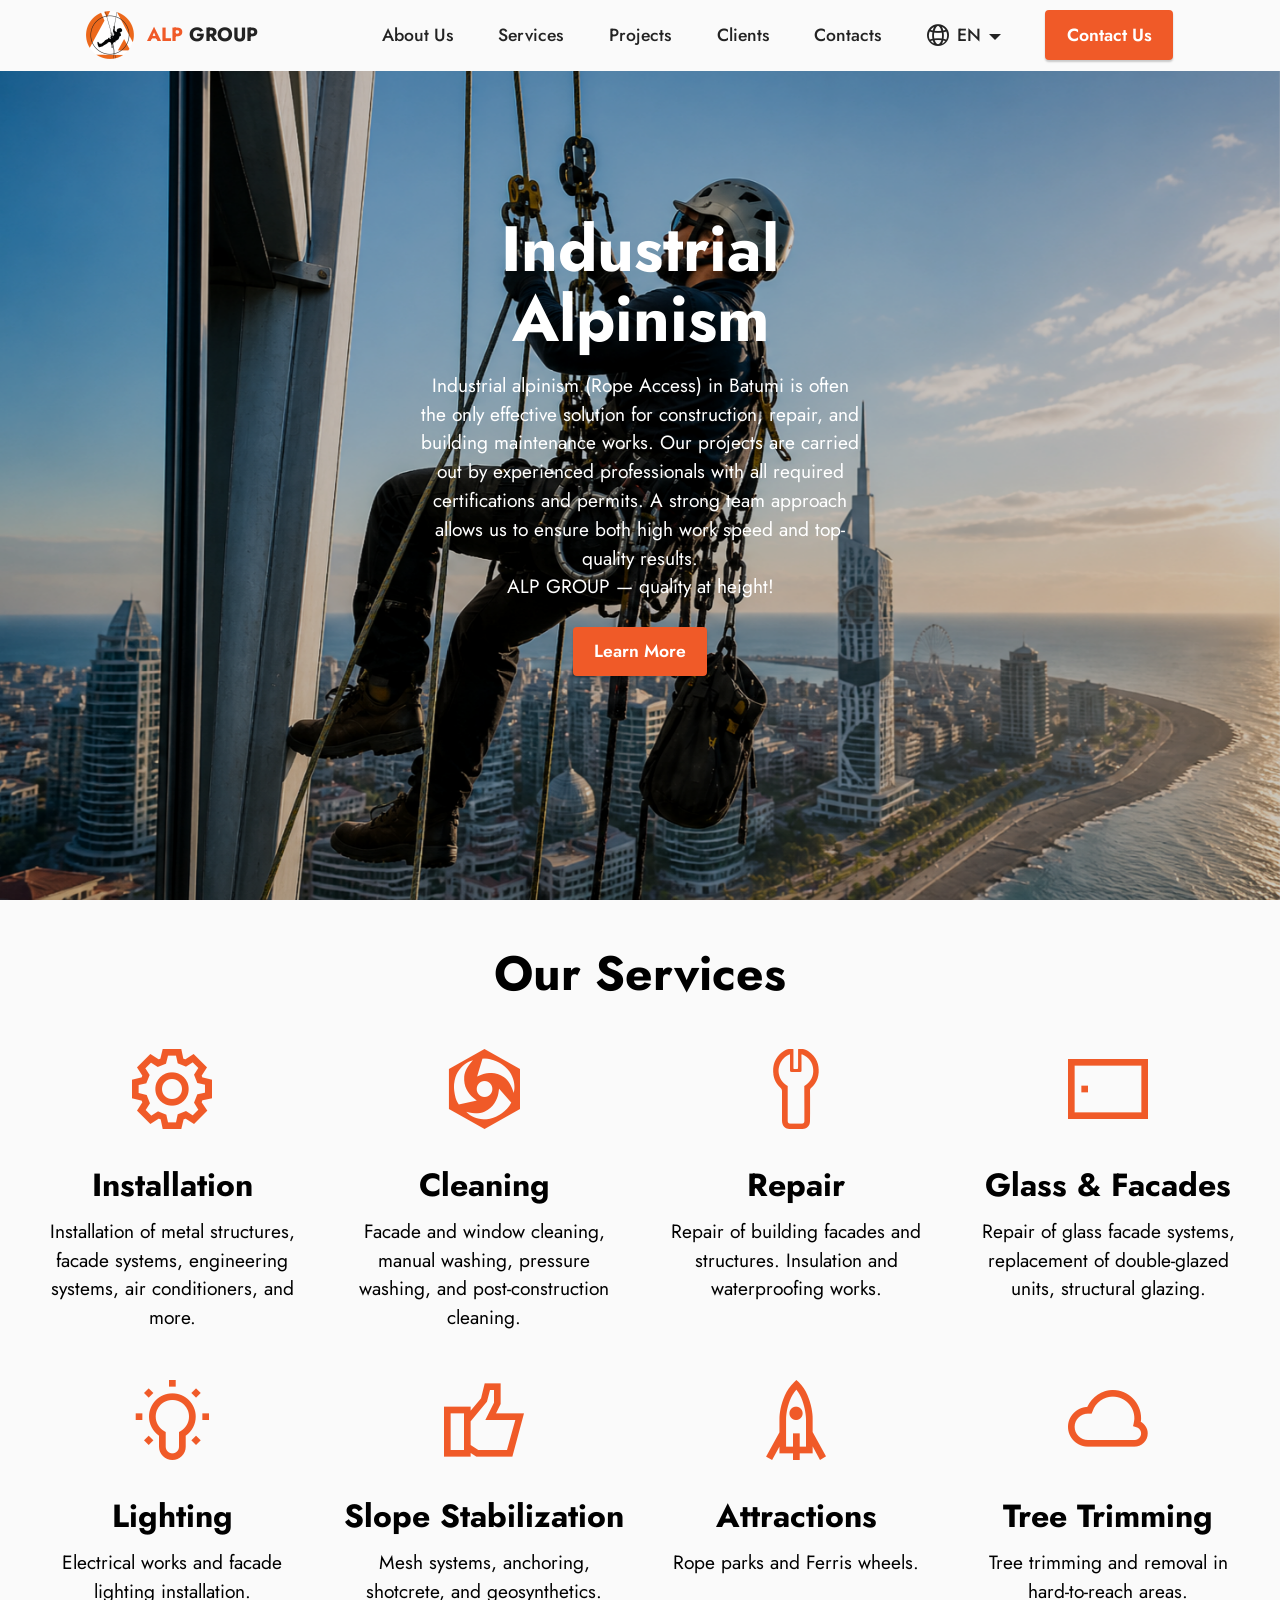
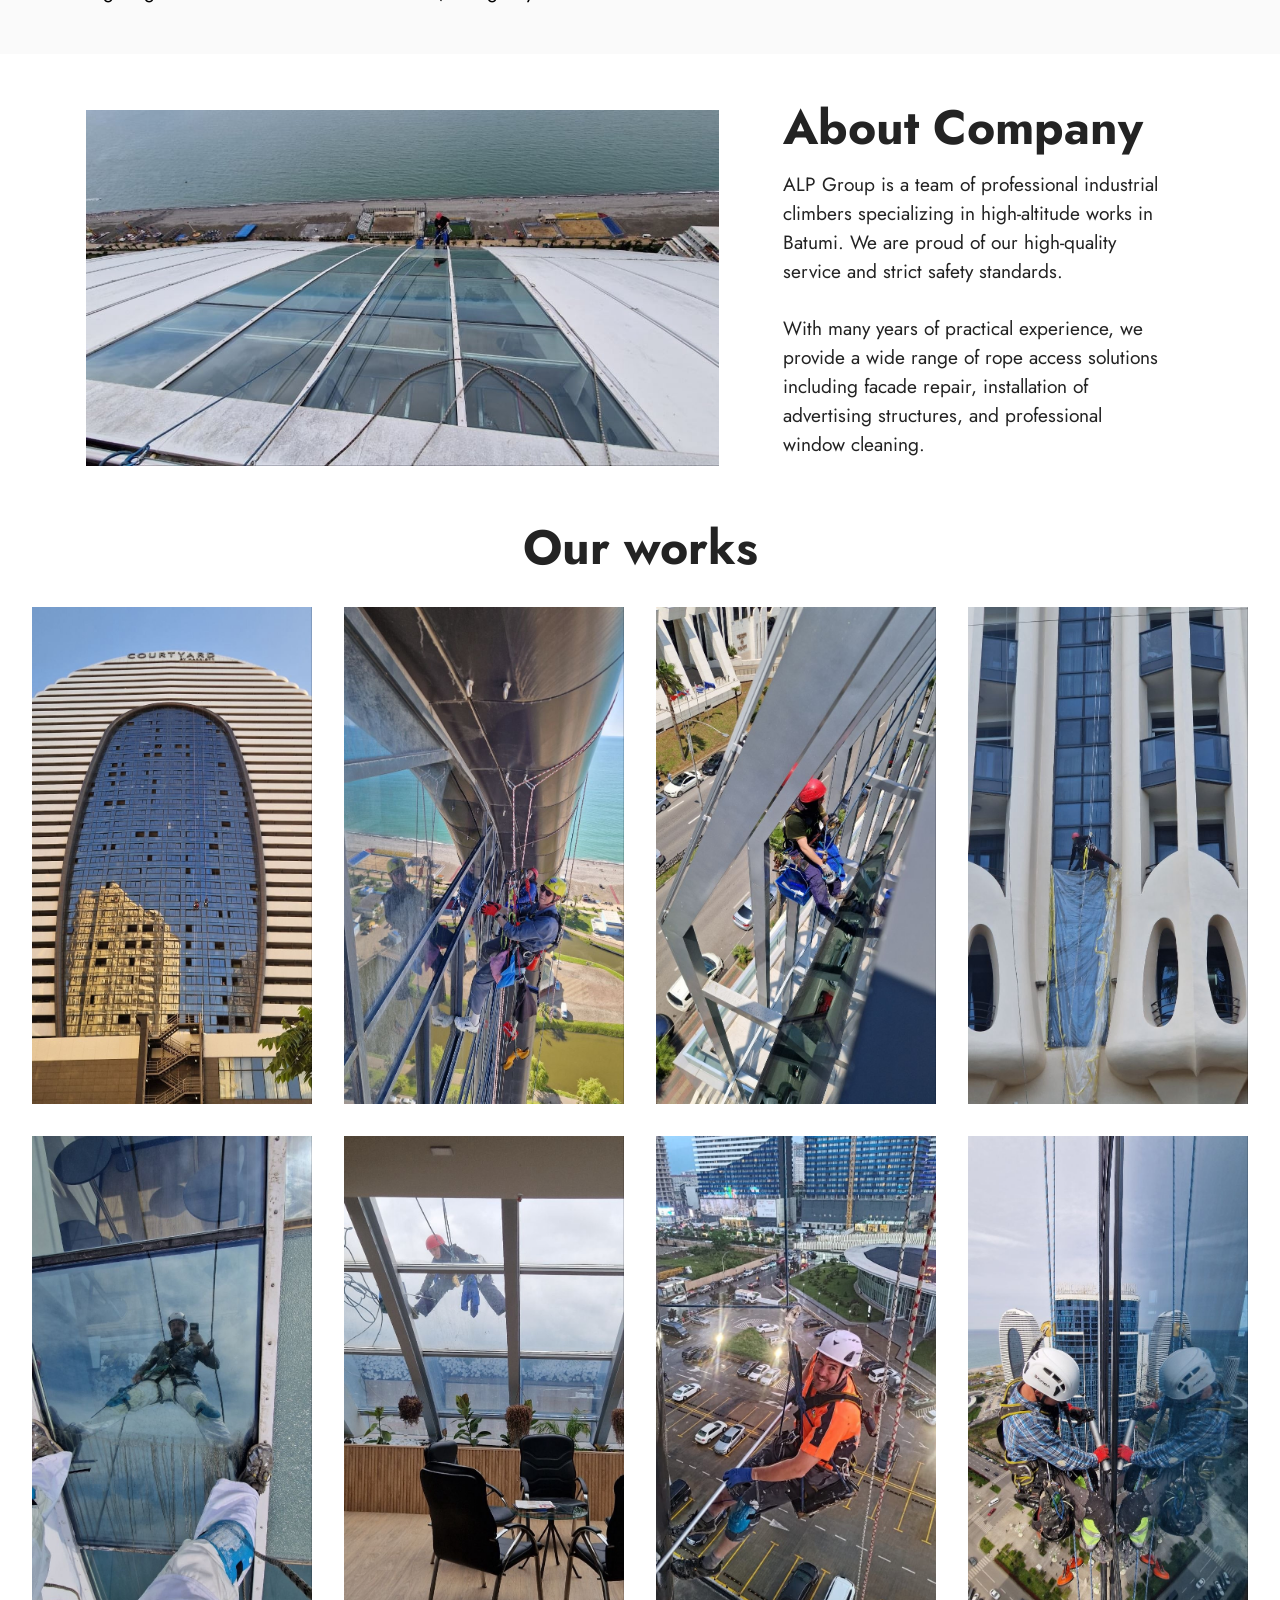
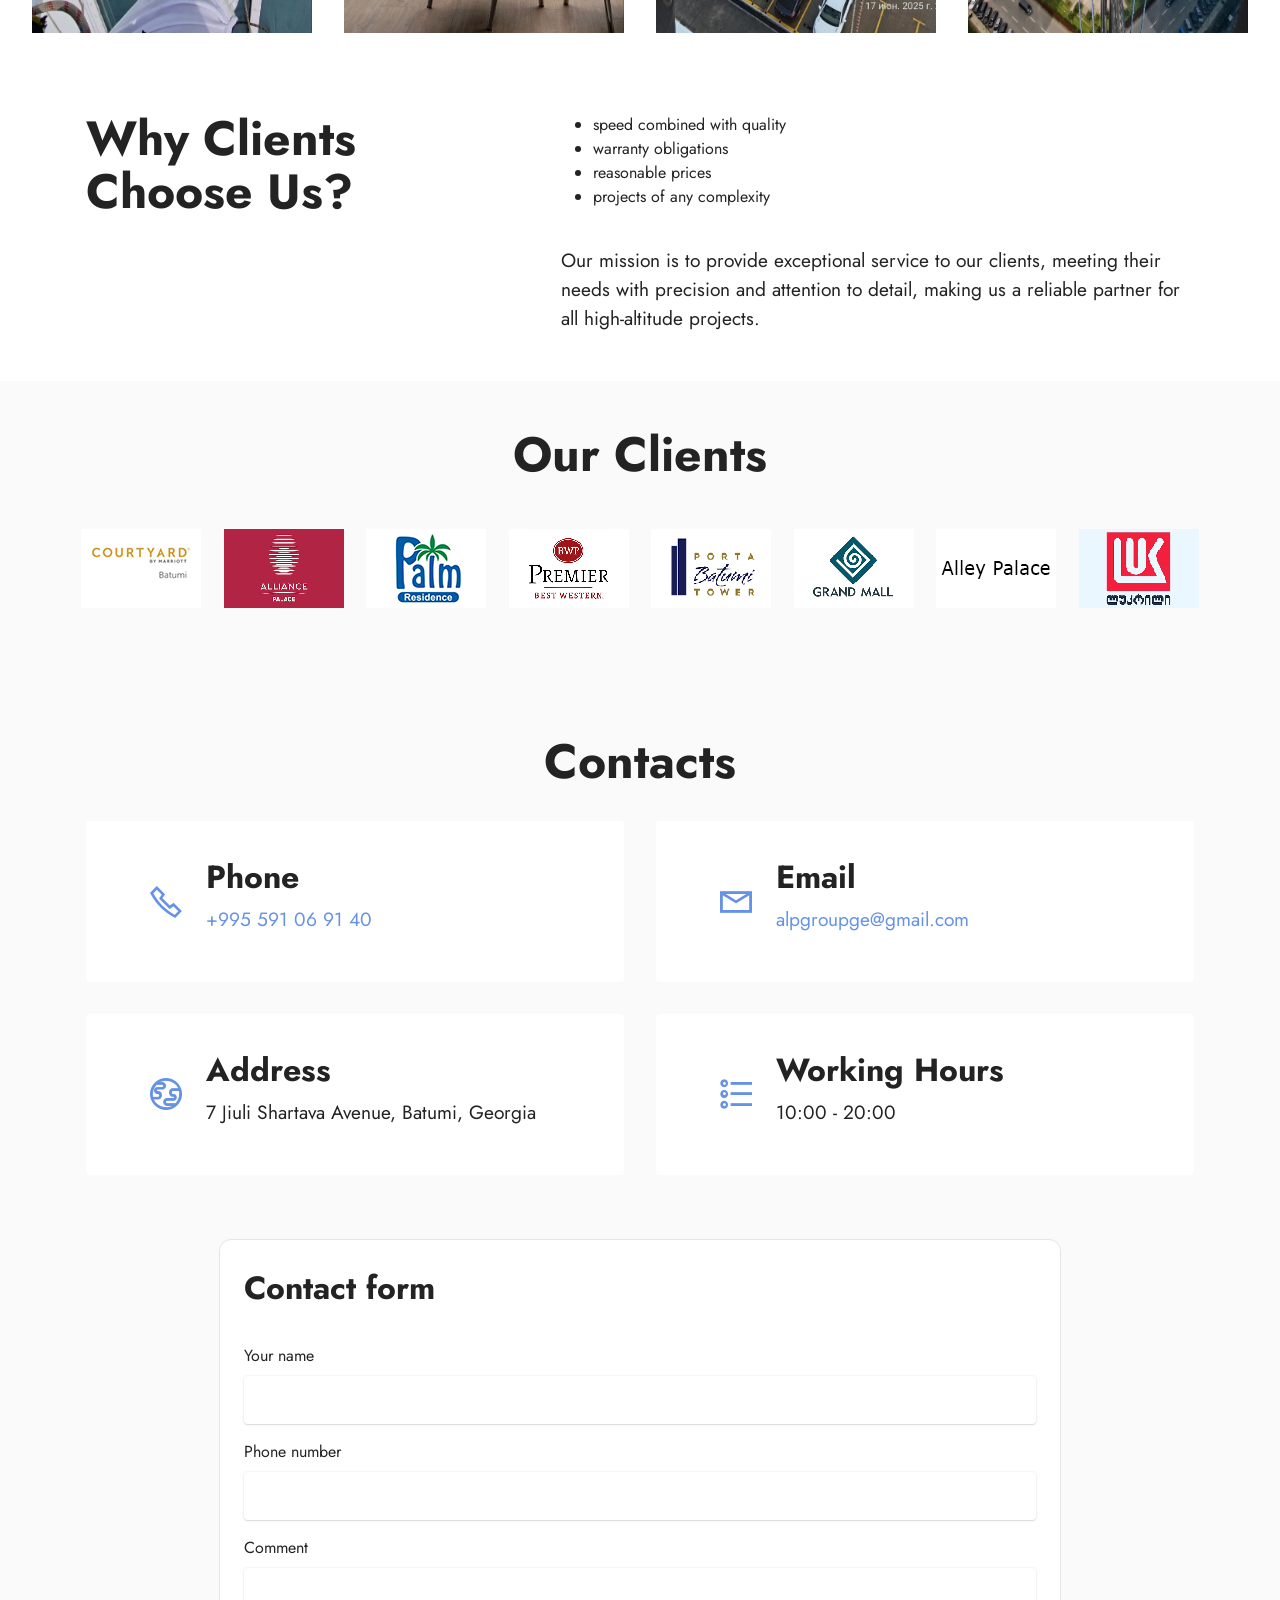
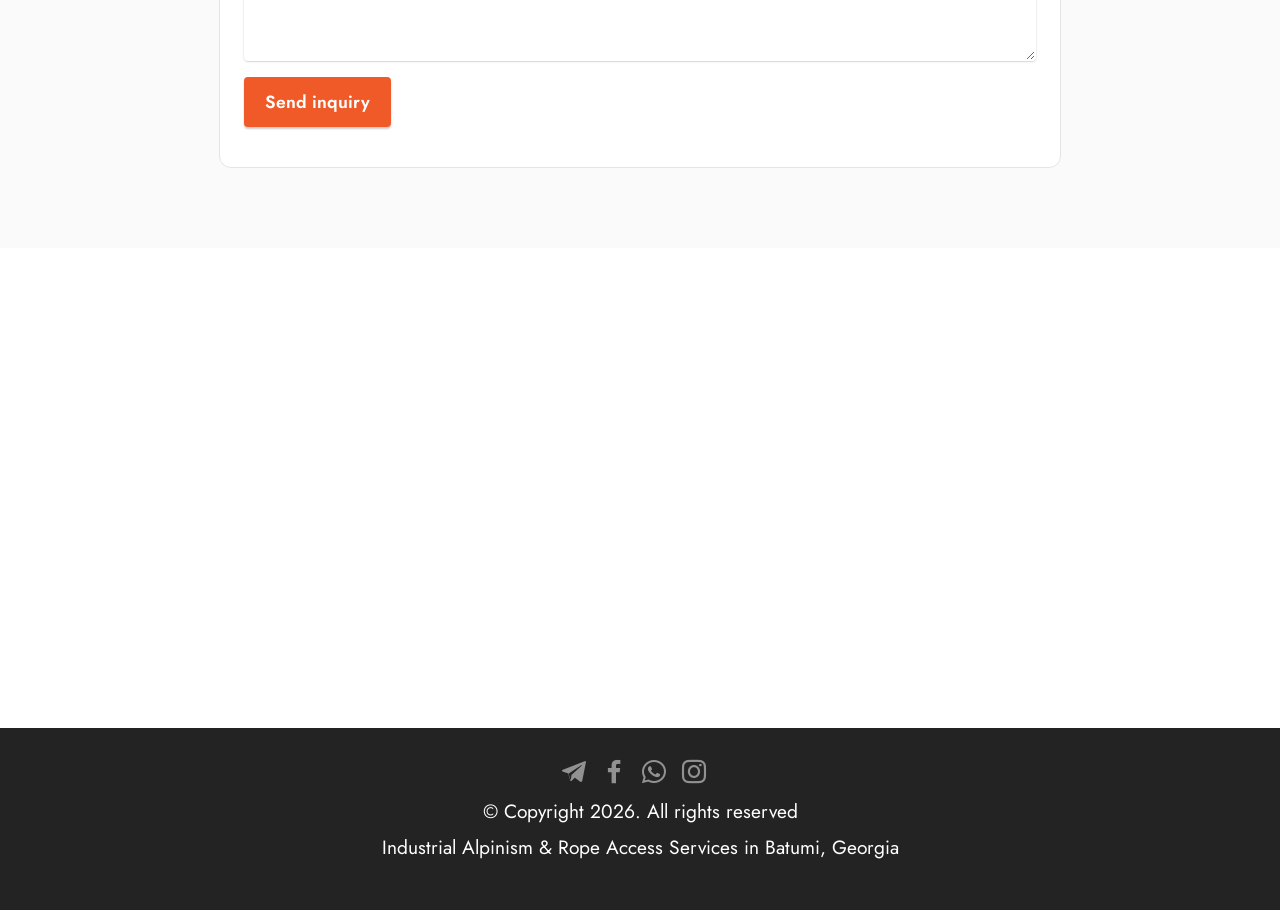
==== commit 9d45dc81: "Update index.html edit text" ====
--- a/en/index.html
+++ b/en/index.html
@@ -723,7 +723,7 @@
         <div class="row justify-content-center mt-4">
             <div class="col-12 col-lg-8">
                 <div class="card-wrapper p-4" style="border:1px solid #e5e5e5;border-radius:12px;display: block;">
-                    <h4 class="mbr-section-title mbr-fonts-style mb-4 display-5"><strong>Send an inquiry</strong></h4>
+                    <h4 class="mbr-section-title mbr-fonts-style mb-4 display-5"><strong>Contact form</strong></h4>
                     <form id="alpLeadForm" action="https://script.google.com/macros/s/AKfycbzzYn8W--Gq8XHBU34qkqpwXkC-wiMjjOiOrjeypg4MAja6Gremxxmn7NlRG1Mq5dif/exec" method="post" target="alpLeadFrame">
                         <div class="mb-3"><label class="form-label" for="alpLeadName">Your name</label><input class="form-control" id="alpLeadName" name="name" type="text" maxlength="200" autocomplete="name" required></div>
                         <div class="mb-3"><label class="form-label" for="alpLeadPhone">Phone number</label><input class="form-control" id="alpLeadPhone" name="phone" type="tel" maxlength="50" autocomplete="tel" required></div>
